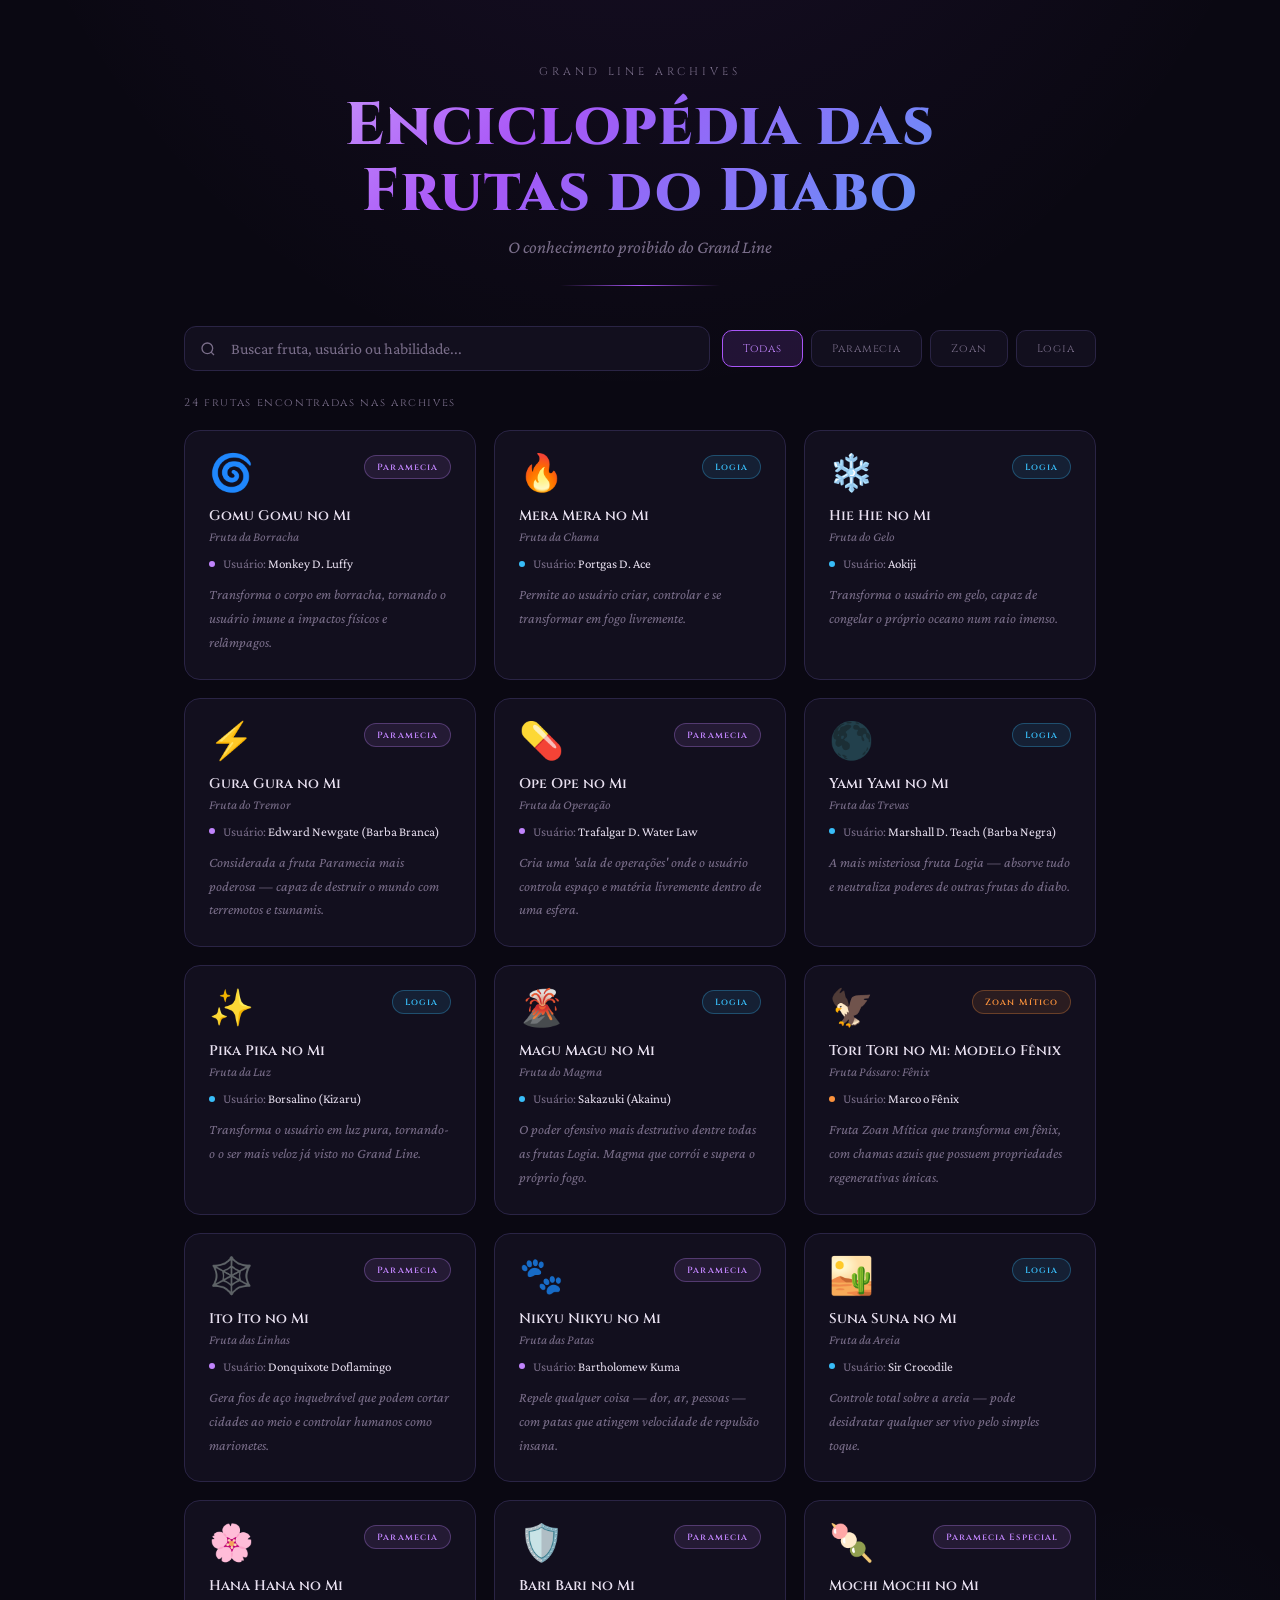
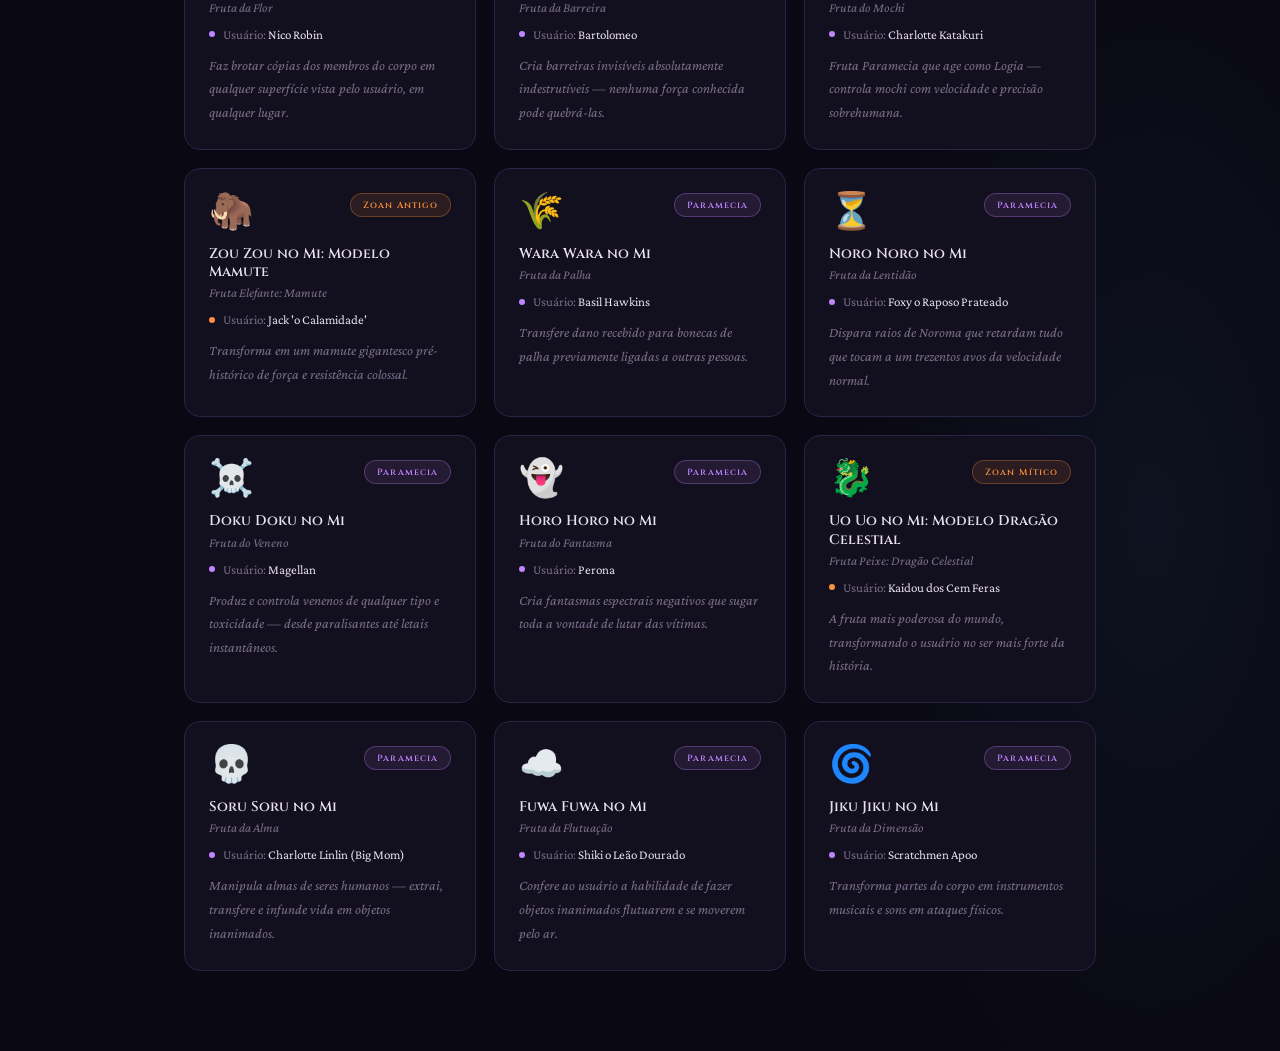
==== index.html @ a6b1730b "Add initial HTML structure for fruit encyclopedia" ====
<!DOCTYPE html>
<html lang="pt-BR">
<head>
<meta charset="UTF-8">
<meta name="viewport" content="width=device-width, initial-scale=1.0">
<title>Enciclopédia das Frutas do Diabo – Grand Line Archives</title>
<link rel="preconnect" href="https://fonts.googleapis.com">
<link href="https://fonts.googleapis.com/css2?family=Cinzel:wght@400;600;800&family=Crimson+Pro:ital,wght@0,300;0,400;1,300&display=swap" rel="stylesheet">
<style>
*{margin:0;padding:0;box-sizing:border-box}

:root{
  --bg:#0a0812;
  --surface:#120f1e;
  --surface2:#1a1630;
  --border:#2a2445;
  --text:#e8e0f0;
  --muted:#7a6e8a;
  --param:#c084fc;
  --param-bg:rgba(192,132,252,0.1);
  --param-border:rgba(192,132,252,0.3);
  --zoan:#fb923c;
  --zoan-bg:rgba(251,146,60,0.1);
  --zoan-border:rgba(251,146,60,0.3);
  --logia:#38bdf8;
  --logia-bg:rgba(56,189,248,0.1);
  --logia-border:rgba(56,189,248,0.3);
  --accent:#a855f7;
}

html { scroll-behavior: smooth; }

body{
  font-family:'Crimson Pro',Georgia,serif;
  background:var(--bg);
  color:var(--text);
  min-height:100vh;
  background-image:
    radial-gradient(ellipse 80% 50% at 50% -20%, rgba(168,85,247,0.12) 0%, transparent 70%),
    radial-gradient(ellipse 40% 40% at 90% 80%, rgba(56,189,248,0.06) 0%, transparent 60%);
}

header{
  text-align:center;
  padding:64px 24px 40px;
  position:relative;
}
header::after{
  content:'';
  display:block;
  width:160px;
  height:1px;
  background:linear-gradient(90deg,transparent,var(--accent),transparent);
  margin:28px auto 0;
}

.title-eyebrow{
  font-family:'Cinzel',serif;
  font-size:11px;
  letter-spacing:0.35em;
  color:var(--muted);
  text-transform:uppercase;
  margin-bottom:14px;
}

h1{
  font-family:'Cinzel',serif;
  font-size:clamp(32px,7vw,60px);
  font-weight:800;
  background:linear-gradient(135deg,#e8d5ff 0%,#a855f7 40%,#38bdf8 100%);
  -webkit-background-clip:text;
  -webkit-text-fill-color:transparent;
  background-clip:text;
  line-height:1.1;
  letter-spacing:0.02em;
}

.subtitle{
  font-size:18px;
  color:var(--muted);
  font-style:italic;
  margin-top:12px;
}

.controls{
  max-width:960px;
  margin:0 auto 24px;
  padding:0 24px;
  display:flex;
  gap:12px;
  flex-wrap:wrap;
  align-items:center;
}

.search-wrap{
  flex:1;
  min-width:240px;
  position:relative;
}

.search-wrap svg{
  position:absolute;
  left:16px;
  top:50%;
  transform:translateY(-50%);
  color:var(--muted);
  pointer-events:none;
}

input[type=search]{
  width:100%;
  background:var(--surface);
  border:1px solid var(--border);
  border-radius:12px;
  padding:13px 16px 13px 46px;
  color:var(--text);
  font-family:'Crimson Pro',serif;
  font-size:16px;
  outline:none;
  transition:border-color 0.2s,box-shadow 0.2s;
}
input[type=search]:focus{
  border-color:var(--accent);
  box-shadow:0 0 0 3px rgba(168,85,247,0.1);
}
input[type=search]::placeholder{color:var(--muted)}
input[type=search]::-webkit-search-cancel-button{display:none}

.filters{display:flex;gap:8px;flex-wrap:wrap}

.filter-btn{
  font-family:'Cinzel',serif;
  font-size:11px;
  letter-spacing:0.08em;
  padding:10px 20px;
  border-radius:10px;
  border:1px solid var(--border);
  background:var(--surface);
  color:var(--muted);
  cursor:pointer;
  transition:all 0.2s;
}
.filter-btn:hover{border-color:var(--accent);color:var(--text)}
.filter-btn.active-all{border-color:var(--accent);background:rgba(168,85,247,0.15);color:var(--param)}
.filter-btn.active-param{border-color:var(--param-border);background:var(--param-bg);color:var(--param)}
.filter-btn.active-zoan{border-color:var(--zoan-border);background:var(--zoan-bg);color:var(--zoan)}
.filter-btn.active-logia{border-color:var(--logia-border);background:var(--logia-bg);color:var(--logia)}

.count{
  font-family:'Cinzel',serif;
  font-size:11px;
  letter-spacing:0.15em;
  color:var(--muted);
  max-width:960px;
  margin:0 auto 20px;
  padding:0 24px;
}

.grid{
  display:grid;
  grid-template-columns:repeat(auto-fill,minmax(270px,1fr));
  gap:18px;
  max-width:960px;
  margin:0 auto;
  padding:0 24px 80px;
}

.card{
  background:var(--surface);
  border-radius:16px;
  border:1px solid var(--border);
  padding:24px;
  cursor:pointer;
  transition:transform 0.2s,border-color 0.2s,box-shadow 0.2s;
  position:relative;
  overflow:hidden;
  animation:fadeIn 0.35s ease both;
}
.card::before{
  content:'';
  position:absolute;
  inset:0;
  opacity:0;
  transition:opacity 0.3s;
  pointer-events:none;
}
.card.paramecia::before{background:radial-gradient(ellipse at top left,rgba(192,132,252,0.1),transparent 70%)}
.card.zoan::before{background:radial-gradient(ellipse at top left,rgba(251,146,60,0.1),transparent 70%)}
.card.logia::before{background:radial-gradient(ellipse at top left,rgba(56,189,248,0.1),transparent 70%)}
.card:hover{transform:translateY(-4px)}
.card:hover::before{opacity:1}
.card.paramecia:hover{border-color:var(--param-border);box-shadow:0 8px 32px rgba(192,132,252,0.15)}
.card.zoan:hover{border-color:var(--zoan-border);box-shadow:0 8px 32px rgba(251,146,60,0.15)}
.card.logia:hover{border-color:var(--logia-border);box-shadow:0 8px 32px rgba(56,189,248,0.15)}

.card-top{display:flex;justify-content:space-between;align-items:flex-start;margin-bottom:16px}

.fruit-icon{
  font-size:36px;
  line-height:1;
}

.type-badge{
  font-family:'Cinzel',serif;
  font-size:9px;
  letter-spacing:0.12em;
  padding:5px 12px;
  border-radius:20px;
  font-weight:600;
}
.paramecia .type-badge{background:var(--param-bg);color:var(--param);border:1px solid var(--param-border)}
.zoan .type-badge{background:var(--zoan-bg);color:var(--zoan);border:1px solid var(--zoan-border)}
.logia .type-badge{background:var(--logia-bg);color:var(--logia);border:1px solid var(--logia-border)}

.fruit-name{
  font-family:'Cinzel',serif;
  font-size:14px;
  font-weight:600;
  color:var(--text);
  margin-bottom:4px;
  line-height:1.3;
}
.fruit-name-pt{
  font-size:13px;
  color:var(--muted);
  font-style:italic;
  margin-bottom:12px;
}

.user-row{
  display:flex;
  align-items:center;
  gap:8px;
  margin-bottom:12px;
}
.user-dot{
  width:6px;height:6px;
  border-radius:50%;
  flex-shrink:0;
}
.paramecia .user-dot{background:var(--param)}
.zoan .user-dot{background:var(--zoan)}
.logia .user-dot{background:var(--logia)}
.user-name{font-size:13px;color:var(--muted)}
.user-name strong{color:var(--text);font-weight:400}

.desc{font-size:14px;color:var(--muted);line-height:1.7;font-style:italic}

.empty{
  text-align:center;
  padding:100px 24px;
  color:var(--muted);
  grid-column:1/-1;
  font-size:20px;
  font-style:italic;
}

/* Modal */
.modal-overlay{
  position:fixed;inset:0;
  background:rgba(5,3,12,0.88);
  backdrop-filter:blur(8px);
  -webkit-backdrop-filter:blur(8px);
  z-index:100;
  display:flex;align-items:center;justify-content:center;
  padding:24px;
  opacity:0;pointer-events:none;
  transition:opacity 0.25s;
}
.modal-overlay.open{opacity:1;pointer-events:all}

.modal{
  background:var(--surface2);
  border:1px solid var(--border);
  border-radius:24px;
  padding:40px;
  max-width:540px;
  width:100%;
  max-height:88vh;
  overflow-y:auto;
  position:relative;
  transform:translateY(20px) scale(0.98);
  transition:transform 0.25s cubic-bezier(0.34,1.56,0.64,1);
  scrollbar-width:thin;
  scrollbar-color:var(--border) transparent;
}
.modal-overlay.open .modal{transform:translateY(0) scale(1)}

.modal-close{
  position:absolute;top:20px;right:20px;
  background:var(--surface);border:1px solid var(--border);
  color:var(--muted);width:34px;height:34px;
  border-radius:10px;cursor:pointer;font-size:20px;
  display:flex;align-items:center;justify-content:center;
  transition:all 0.15s;
  line-height:1;
}
.modal-close:hover{color:var(--text);border-color:var(--accent)}

.modal-icon{
  font-size:64px;
  text-align:center;
  margin-bottom:18px;
  filter:drop-shadow(0 0 24px rgba(168,85,247,0.4));
}

.modal h2{
  font-family:'Cinzel',serif;
  font-size:24px;font-weight:600;
  text-align:center;margin-bottom:5px;
  color:var(--text);
}
.modal-pt{
  text-align:center;
  font-style:italic;
  color:var(--muted);
  margin-bottom:22px;
  font-size:16px;
}

.modal-badge-row{
  display:flex;
  justify-content:center;
  gap:8px;
  margin-bottom:28px;
  flex-wrap:wrap;
}

.divider{
  height:1px;
  background:var(--border);
  margin:20px 0;
}

.modal-section{margin-bottom:20px}
.modal-label{
  font-family:'Cinzel',serif;
  font-size:9px;
  letter-spacing:0.22em;
  color:var(--muted);
  text-transform:uppercase;
  margin-bottom:8px;
}
.modal-text{font-size:16px;line-height:1.7;color:var(--text)}

.power-bar{margin-top:10px}
.power-row{display:flex;align-items:center;gap:12px;margin-bottom:10px}
.power-label{font-size:13px;color:var(--muted);width:90px;flex-shrink:0}
.power-track{flex:1;height:5px;background:var(--border);border-radius:3px;overflow:hidden}
.power-fill{height:100%;border-radius:3px;transition:width 0.8s cubic-bezier(0.34,1.56,0.64,1)}
.paramecia-fill{background:linear-gradient(90deg,#9333ea,#c084fc)}
.zoan-fill{background:linear-gradient(90deg,#ea580c,#fb923c)}
.logia-fill{background:linear-gradient(90deg,#0284c7,#38bdf8)}
.power-value{font-size:12px;color:var(--muted);width:30px;text-align:right}

.weakness-pill{
  display:inline-block;
  background:rgba(239,68,68,0.1);
  border:1px solid rgba(239,68,68,0.25);
  color:#f87171;
  font-size:12px;
  padding:4px 12px;
  border-radius:20px;
  margin:3px;
}

/* Animação */
@keyframes fadeIn{
  from{opacity:0;transform:translateY(14px)}
  to{opacity:1;transform:translateY(0)}
}

/* Scrollbar modal */
.modal::-webkit-scrollbar{width:4px}
.modal::-webkit-scrollbar-track{background:transparent}
.modal::-webkit-scrollbar-thumb{background:var(--border);border-radius:2px}

/* Responsivo */
@media(max-width:600px){
  h1{font-size:32px}
  .controls{flex-direction:column}
  .search-wrap{min-width:100%}
  .modal{padding:28px 20px;max-height:95vh}
  .modal h2{font-size:20px}
}
</style>
</head>
<body>

<header>
  <div class="title-eyebrow">Grand Line Archives</div>
  <h1>Enciclopédia das<br>Frutas do Diabo</h1>
  <p class="subtitle">O conhecimento proibido do Grand Line</p>
</header>

<div class="controls">
  <div class="search-wrap">
    <svg width="16" height="16" viewBox="0 0 24 24" fill="none" stroke="currentColor" stroke-width="2">
      <circle cx="11" cy="11" r="8"/><path d="m21 21-4.35-4.35"/>
    </svg>
    <input type="search" id="search" placeholder="Buscar fruta, usuário ou habilidade..." oninput="render()">
  </div>
  <div class="filters">
    <button class="filter-btn active-all" data-type="all" onclick="setFilter('all')">Todas</button>
    <button class="filter-btn" data-type="Paramecia" onclick="setFilter('Paramecia')">Paramecia</button>
    <button class="filter-btn" data-type="Zoan" onclick="setFilter('Zoan')">Zoan</button>
    <button class="filter-btn" data-type="Logia" onclick="setFilter('Logia')">Logia</button>
  </div>
</div>

<div class="count" id="count"></div>
<div class="grid" id="grid"></div>

<div class="modal-overlay" id="overlay" onclick="closeModalOutside(event)">
  <div class="modal" id="modal"></div>
</div>

<script>
const fruits = [
  {
    name:"Gomu Gomu no Mi", pt:"Fruta da Borracha", type:"Paramecia", icon:"🌀",
    user:"Monkey D. Luffy",
    desc:"Transforma o corpo em borracha, tornando o usuário imune a impactos físicos e relâmpagos.",
    ability:"Corpo completamente elástico e resistente a projéteis. Com domínio do Haki, desperta o Gear 5, transformando o usuário no Guerreiro da Libertação.",
    powers:{Força:95, Velocidade:80, Defesa:90, Versatilidade:98},
    weakness:["Água do mar","Seastone","Impacto direto em Seastone"]
  },
  {
    name:"Mera Mera no Mi", pt:"Fruta da Chama", type:"Logia", icon:"🔥",
    user:"Portgas D. Ace / Sabo",
    desc:"Permite ao usuário criar, controlar e se transformar em fogo livremente.",
    ability:"Domínio total sobre o fogo. Ataques como Hiken e Fire Fist incendiam tudo ao redor. Corpo intangível de chamas.",
    powers:{Força:90, Velocidade:85, Defesa:75, Versatilidade:88},
    weakness:["Água do mar","Seastone","Magma (supera o fogo)"]
  },
  {
    name:"Hie Hie no Mi", pt:"Fruta do Gelo", type:"Logia", icon:"❄️",
    user:"Aokiji / Kuzan",
    desc:"Transforma o usuário em gelo, capaz de congelar o próprio oceano num raio imenso.",
    ability:"Pode congelar tudo que toca, incluindo o ar e a água do mar. Criou pontes de gelo permanentes entre ilhas.",
    powers:{Força:88, Velocidade:80, Defesa:85, Versatilidade:92},
    weakness:["Água do mar","Seastone","Fogo intenso"]
  },
  {
    name:"Gura Gura no Mi", pt:"Fruta do Tremor", type:"Paramecia", icon:"⚡",
    user:"Edward Newgate (Barba Branca) / Marshall D. Teach",
    desc:"Considerada a fruta Paramecia mais poderosa — capaz de destruir o mundo com terremotos e tsunamis.",
    ability:"Gera vibrações e terremotos devastadores no ar e no chão. Pode criar tsunamis e rachar o próprio ar.",
    powers:{Força:100, Velocidade:60, Defesa:70, Versatilidade:85},
    weakness:["Água do mar","Seastone"]
  },
  {
    name:"Ope Ope no Mi", pt:"Fruta da Operação", type:"Paramecia", icon:"💊",
    user:"Trafalgar D. Water Law",
    desc:"Cria uma 'sala de operações' onde o usuário controla espaço e matéria livremente dentro de uma esfera.",
    ability:"ROOM: separa e reposiciona corpos e objetos sem causar dano. Pode conceder imortalidade a outra pessoa ao custo da própria vida do usuário.",
    powers:{Força:75, Velocidade:70, Defesa:65, Versatilidade:100},
    weakness:["Água do mar","Seastone","Limite de espaço do ROOM"]
  },
  {
    name:"Yami Yami no Mi", pt:"Fruta das Trevas", type:"Logia", icon:"🌑",
    user:"Marshall D. Teach (Barba Negra)",
    desc:"A mais misteriosa fruta Logia — absorve tudo e neutraliza poderes de outras frutas do diabo.",
    ability:"Cria escuridão que absorve ataques e tudo ao redor. Única fruta capaz de anular o poder de outras frutas do diabo pelo toque.",
    powers:{Força:92, Velocidade:55, Defesa:60, Versatilidade:95},
    weakness:["Água do mar","Seastone","Não deflecte dano como outras Logia"]
  },
  {
    name:"Pika Pika no Mi", pt:"Fruta da Luz", type:"Logia", icon:"✨",
    user:"Borsalino (Kizaru)",
    desc:"Transforma o usuário em luz pura, tornando-o o ser mais veloz já visto no Grand Line.",
    ability:"Velocidade da luz absoluta. Lasers de alta potência e capacidade de movimento instantâneo a qualquer ponto iluminado.",
    powers:{Força:88, Velocidade:100, Defesa:72, Versatilidade:85},
    weakness:["Água do mar","Seastone"]
  },
  {
    name:"Magu Magu no Mi", pt:"Fruta do Magma", type:"Logia", icon:"🌋",
    user:"Sakazuki (Akainu)",
    desc:"O poder ofensivo mais destrutivo dentre todas as frutas Logia. Magma que corrói e supera o próprio fogo.",
    ability:"Magma derrete tudo que toca, incluindo outras Logia. Seu calor derreteu boa parte de Marineford durante a Grande Guerra.",
    powers:{Força:100, Velocidade:60, Defesa:80, Versatilidade:82},
    weakness:["Água do mar","Seastone"]
  },
  {
    name:"Tori Tori no Mi: Modelo Fênix", pt:"Fruta Pássaro: Fênix", type:"Zoan Mítico", icon:"🦅",
    user:"Marco o Fênix",
    desc:"Fruta Zoan Mítica que transforma em fênix, com chamas azuis que possuem propriedades regenerativas únicas.",
    ability:"Regeneração ilimitada através das chamas da fênix. Voo em alta velocidade e chamas azuis que curam aliados ao toque.",
    powers:{Força:85, Velocidade:90, Defesa:98, Versatilidade:90},
    weakness:["Água do mar","Seastone","Dano excessivo pode temporariamente impedir a regeneração"]
  },
  {
    name:"Ito Ito no Mi", pt:"Fruta das Linhas", type:"Paramecia", icon:"🕸️",
    user:"Donquixote Doflamingo",
    desc:"Gera fios de aço inquebrável que podem cortar cidades ao meio e controlar humanos como marionetes.",
    ability:"Fios que cortam o aço. Controla humanos como marionetes. Pode cobrir cidades inteiras com uma gaiola de fios chamada Birdcage.",
    powers:{Força:85, Velocidade:80, Defesa:75, Versatilidade:93},
    weakness:["Água do mar","Seastone","Chamas extremas"]
  },
  {
    name:"Nikyu Nikyu no Mi", pt:"Fruta das Patas", type:"Paramecia", icon:"🐾",
    user:"Bartholomew Kuma",
    desc:"Repele qualquer coisa — dor, ar, pessoas — com patas que atingem velocidade de repulsão insana.",
    ability:"Pode repelir até o ar comprimido como canhões e remover fisicamente a dor de uma pessoa. Movimento por repulsão ao solo alcança velocidades próximas da luz.",
    powers:{Força:78, Velocidade:95, Defesa:70, Versatilidade:87},
    weakness:["Água do mar","Seastone"]
  },
  {
    name:"Suna Suna no Mi", pt:"Fruta da Areia", type:"Logia", icon:"🏜️",
    user:"Sir Crocodile",
    desc:"Controle total sobre a areia — pode desidratar qualquer ser vivo pelo simples toque.",
    ability:"Absorve umidade de pessoas e objetos matando pelo toque direto. Cria tempestades de areia de alcance continental.",
    powers:{Força:82, Velocidade:75, Defesa:78, Versatilidade:86},
    weakness:["Água do mar","Seastone","Qualquer líquido solidifica a areia"]
  },
  {
    name:"Hana Hana no Mi", pt:"Fruta da Flor", type:"Paramecia", icon:"🌸",
    user:"Nico Robin",
    desc:"Faz brotar cópias dos membros do corpo em qualquer superfície vista pelo usuário, em qualquer lugar.",
    ability:"Pode criar múltiplos braços, olhos ou pernas em qualquer superfície — incluindo os corpos de inimigos para imobilizá-los ou quebrá-los.",
    powers:{Força:65, Velocidade:60, Defesa:55, Versatilidade:97},
    weakness:["Água do mar","Seastone","Dano nos membros reflete no usuário"]
  },
  {
    name:"Bari Bari no Mi", pt:"Fruta da Barreira", type:"Paramecia", icon:"🛡️",
    user:"Bartolomeo",
    desc:"Cria barreiras invisíveis absolutamente indestrutíveis — nenhuma força conhecida pode quebrá-las.",
    ability:"Barreiras que bloquearam ataques dos Yonkou. Pode moldar em qualquer forma, incluindo plataformas, lâminas e escudos.",
    powers:{Força:50, Velocidade:45, Defesa:100, Versatilidade:72},
    weakness:["Água do mar","Seastone","Apenas um conjunto de barreiras por vez"]
  },
  {
    name:"Mochi Mochi no Mi", pt:"Fruta do Mochi", type:"Paramecia Especial", icon:"🍡",
    user:"Charlotte Katakuri",
    desc:"Fruta Paramecia que age como Logia — controla mochi com velocidade e precisão sobrehumana.",
    ability:"Cria e controla mochi. Combinada com Haki da Observação avançado permite prever o futuro próximo, tornando Katakuri quase invencível.",
    powers:{Força:92, Velocidade:88, Defesa:85, Versatilidade:91},
    weakness:["Água do mar","Seastone","Fogo / água dissolvem o mochi"]
  },
  {
    name:"Zou Zou no Mi: Modelo Mamute", pt:"Fruta Elefante: Mamute", type:"Zoan Antigo", icon:"🦣",
    user:"Jack 'o Calamidade'",
    desc:"Transforma em um mamute gigantesco pré-histórico de força e resistência colossal.",
    ability:"Força bruta devastadora em forma de mamute lanudo. Resistência extrema que permite manter combate por dias seguidos.",
    powers:{Força:95, Velocidade:40, Defesa:92, Versatilidade:55},
    weakness:["Água do mar","Seastone"]
  },
  {
    name:"Wara Wara no Mi", pt:"Fruta da Palha", type:"Paramecia", icon:"🌾",
    user:"Basil Hawkins",
    desc:"Transfere dano recebido para bonecas de palha previamente ligadas a outras pessoas.",
    ability:"Dano que mataria o usuário é redistribuído às vítimas das bonecas. Também pode transformar parcialmente o corpo em um espantalho de palha.",
    powers:{Força:70, Velocidade:65, Defesa:88, Versatilidade:82},
    weakness:["Água do mar","Seastone","Fogo"]
  },
  {
    name:"Noro Noro no Mi", pt:"Fruta da Lentidão", type:"Paramecia", icon:"⏳",
    user:"Foxy o Raposo Prateado",
    desc:"Dispara raios de Noroma que retardam tudo que tocam a um trezentos avos da velocidade normal.",
    ability:"Raios de desaceleração que paralisam alvos por 30 segundos sem impedir dano físico. Pode afetar múltiplos alvos simultaneamente.",
    powers:{Força:40, Velocidade:50, Defesa:45, Versatilidade:80},
    weakness:["Água do mar","Seastone","O próprio usuário pode ser atingido"]
  },
  {
    name:"Doku Doku no Mi", pt:"Fruta do Veneno", type:"Paramecia", icon:"☠️",
    user:"Magellan",
    desc:"Produz e controla venenos de qualquer tipo e toxicidade — desde paralisantes até letais instantâneos.",
    ability:"Corpo imune a qualquer veneno. Pode produzir Hydra, veneno capaz de dissolver navios, e Venom Demon, que cobre ilhas inteiras.",
    powers:{Força:85, Velocidade:55, Defesa:88, Versatilidade:90},
    weakness:["Água do mar","Seastone"]
  },
  {
    name:"Horo Horo no Mi", pt:"Fruta do Fantasma", type:"Paramecia", icon:"👻",
    user:"Perona",
    desc:"Cria fantasmas espectrais negativos que sugar toda a vontade de lutar das vítimas.",
    ability:"Fantasmas Negativos que causam depressão profunda instantânea. Pode projetar a consciência para fora do corpo em forma astral.",
    powers:{Força:45, Velocidade:60, Defesa:50, Versatilidade:83},
    weakness:["Água do mar","Seastone","Pessoas naturalmente negativas são imunes"]
  },
  {
    name:"Uo Uo no Mi: Modelo Dragão Celestial", pt:"Fruta Peixe: Dragão Celestial", type:"Zoan Mítico", icon:"🐉",
    user:"Kaidou dos Cem Feras",
    desc:"A fruta mais poderosa do mundo, transformando o usuário no ser mais forte da história.",
    ability:"Transforma em dragão colossal capaz de voar, criar tempestades e disparar Boro Breath destruindo ilhas. Despertar permite transformações parciais híbridas.",
    powers:{Força:100, Velocidade:85, Defesa:100, Versatilidade:95},
    weakness:["Água do mar","Seastone"]
  },
  {
    name:"Soru Soru no Mi", pt:"Fruta da Alma", type:"Paramecia", icon:"💀",
    user:"Charlotte Linlin (Big Mom)",
    desc:"Manipula almas de seres humanos — extrai, transfere e infunde vida em objetos inanimados.",
    ability:"Cria Homies ao infundir almas em objetos e animais. Pode roubar anos de vida pelo medo das vítimas, tornando-se mais forte com cada alma absorvida.",
    powers:{Força:96, Velocidade:70, Defesa:85, Versatilidade:97},
    weakness:["Água do mar","Seastone","Não funciona em quem não sente medo"]
  },
  {
    name:"Fuwa Fuwa no Mi", pt:"Fruta da Flutuação", type:"Paramecia", icon:"☁️",
    user:"Shiki o Leão Dourado",
    desc:"Confere ao usuário a habilidade de fazer objetos inanimados flutuarem e se moverem pelo ar.",
    ability:"Pode fazer flotar ilhas inteiras, navios e partes de cidades. Os objetos flutuantes obedecerão o usuário enquanto ele estiver consciente.",
    powers:{Força:82, Velocidade:75, Defesa:65, Versatilidade:92},
    weakness:["Água do mar","Seastone","Não funciona em pessoas vivas"]
  },
  {
    name:"Jiku Jiku no Mi", pt:"Fruta da Dimensão", type:"Paramecia", icon:"🌀",
    user:"Scratchmen Apoo",
    desc:"Transforma partes do corpo em instrumentos musicais e sons em ataques físicos.",
    ability:"Converte notas musicais em ondas de choque e cortes físicos. Som que se ouve causa dano real — difícil de bloquear pois age diretamente sobre o ouvido.",
    powers:{Força:72, Velocidade:68, Defesa:55, Versatilidade:85},
    weakness:["Água do mar","Seastone","Tampar os ouvidos anula os ataques"]
  },
];

let currentFilter = 'all';

function typeClass(t) {
  if(t.includes('Paramecia')) return 'paramecia';
  if(t.includes('Zoan')) return 'zoan';
  return 'logia';
}
function typeLabel(t) {
  if(t.includes('Paramecia')) return t === 'Paramecia' ? 'Paramecia' : t;
  if(t.includes('Zoan')) return t;
  return 'Logia';
}

function setFilter(type) {
  currentFilter = type;
  document.querySelectorAll('.filter-btn').forEach(b => {
    b.className = 'filter-btn';
    if(b.dataset.type === type) {
      if(type === 'all') b.classList.add('active-all');
      else if(type === 'Paramecia') b.classList.add('active-param');
      else if(type === 'Zoan') b.classList.add('active-zoan');
      else if(type === 'Logia') b.classList.add('active-logia');
    }
  });
  render();
}

function render() {
  const q = document.getElementById('search').value.toLowerCase().trim();
  const filtered = fruits.filter(f => {
    const matchType = currentFilter === 'all' || f.type.includes(currentFilter);
    const matchSearch = !q ||
      f.name.toLowerCase().includes(q) ||
      f.pt.toLowerCase().includes(q) ||
      f.user.toLowerCase().includes(q) ||
      f.desc.toLowerCase().includes(q) ||
      f.ability.toLowerCase().includes(q);
    return matchType && matchSearch;
  });

  document.getElementById('count').textContent =
    `${filtered.length} fruta${filtered.length !== 1 ? 's' : ''} encontrada${filtered.length !== 1 ? 's' : ''} nas archives`;

  const grid = document.getElementById('grid');
  if (!filtered.length) {
    grid.innerHTML = '<div class="empty">Nenhuma fruta encontrada nas archives do Grand Line…</div>';
    return;
  }

  grid.innerHTML = filtered.map((f, i) => `
    <div class="card ${typeClass(f.type)}"
         onclick="openModal(${fruits.indexOf(f)})"
         style="animation-delay:${i * 0.04}s"
         role="button" tabindex="0"
         onkeydown="if(event.key==='Enter')openModal(${fruits.indexOf(f)})">
      <div class="card-top">
        <div class="fruit-icon">${f.icon}</div>
        <span class="type-badge">${typeLabel(f.type)}</span>
      </div>
      <div class="fruit-name">${f.name}</div>
      <div class="fruit-name-pt">${f.pt}</div>
      <div class="user-row">
        <span class="user-dot"></span>
        <span class="user-name">Usuário: <strong>${f.user.split('/')[0].trim()}</strong></span>
      </div>
      <div class="desc">${f.desc}</div>
    </div>
  `).join('');
}

function openModal(idx) {
  const f = fruits[idx];
  const tc = typeClass(f.type);
  const fillClass = tc + '-fill';
  const modal = document.getElementById('modal');

  modal.innerHTML = `
    <button class="modal-close" onclick="closeModal()" aria-label="Fechar">×</button>
    <div class="modal-icon">${f.icon}</div>
    <h2>${f.name}</h2>
    <div class="modal-pt">${f.pt}</div>
    <div class="modal-badge-row">
      <span class="type-badge ${tc}">${typeLabel(f.type)}</span>
    </div>

    <div class="divider"></div>

    <div class="modal-section">
      <div class="modal-label">Usuário(s) Conhecido(s)</div>
      <div class="modal-text">${f.user}</div>
    </div>

    <div class="modal-section">
      <div class="modal-label">Descrição</div>
      <div class="modal-text" style="font-style:italic;color:var(--muted)">${f.desc}</div>
    </div>

    <div class="modal-section">
      <div class="modal-label">Habilidade Detalhada</div>
      <div class="modal-text">${f.ability}</div>
    </div>

    <div class="divider"></div>

    <div class="modal-section">
      <div class="modal-label">Estatísticas de Poder</div>
      <div class="power-bar">
        ${Object.entries(f.powers).map(([k,v]) => `
          <div class="power-row">
            <div class="power-label">${k}</div>
            <div class="power-track">
              <div class="power-fill ${fillClass}" style="width:0%" data-target="${v}"></div>
            </div>
            <div class="power-value">${v}</div>
          </div>
        `).join('')}
      </div>
    </div>

    <div class="modal-section">
      <div class="modal-label">Fraquezas</div>
      <div style="margin-top:4px">
        ${f.weakness.map(w => `<span class="weakness-pill">${w}</span>`).join('')}
      </div>
    </div>
  `;

  document.getElementById('overlay').classList.add('open');
  document.body.style.overflow = 'hidden';

  // Animate power bars after a brief delay
  setTimeout(() => {
    modal.querySelectorAll('.power-fill').forEach(bar => {
      bar.style.width = bar.dataset.target + '%';
    });
  }, 150);
}

function closeModal() {
  document.getElementById('overlay').classList.remove('open');
  document.body.style.overflow = '';
}

function closeModalOutside(e) {
  if(e.target === document.getElementById('overlay')) closeModal();
}

document.addEventListener('keydown', e => {
  if(e.key === 'Escape') closeModal();
});

// Initial render
render();
</script>
</body>
</html>
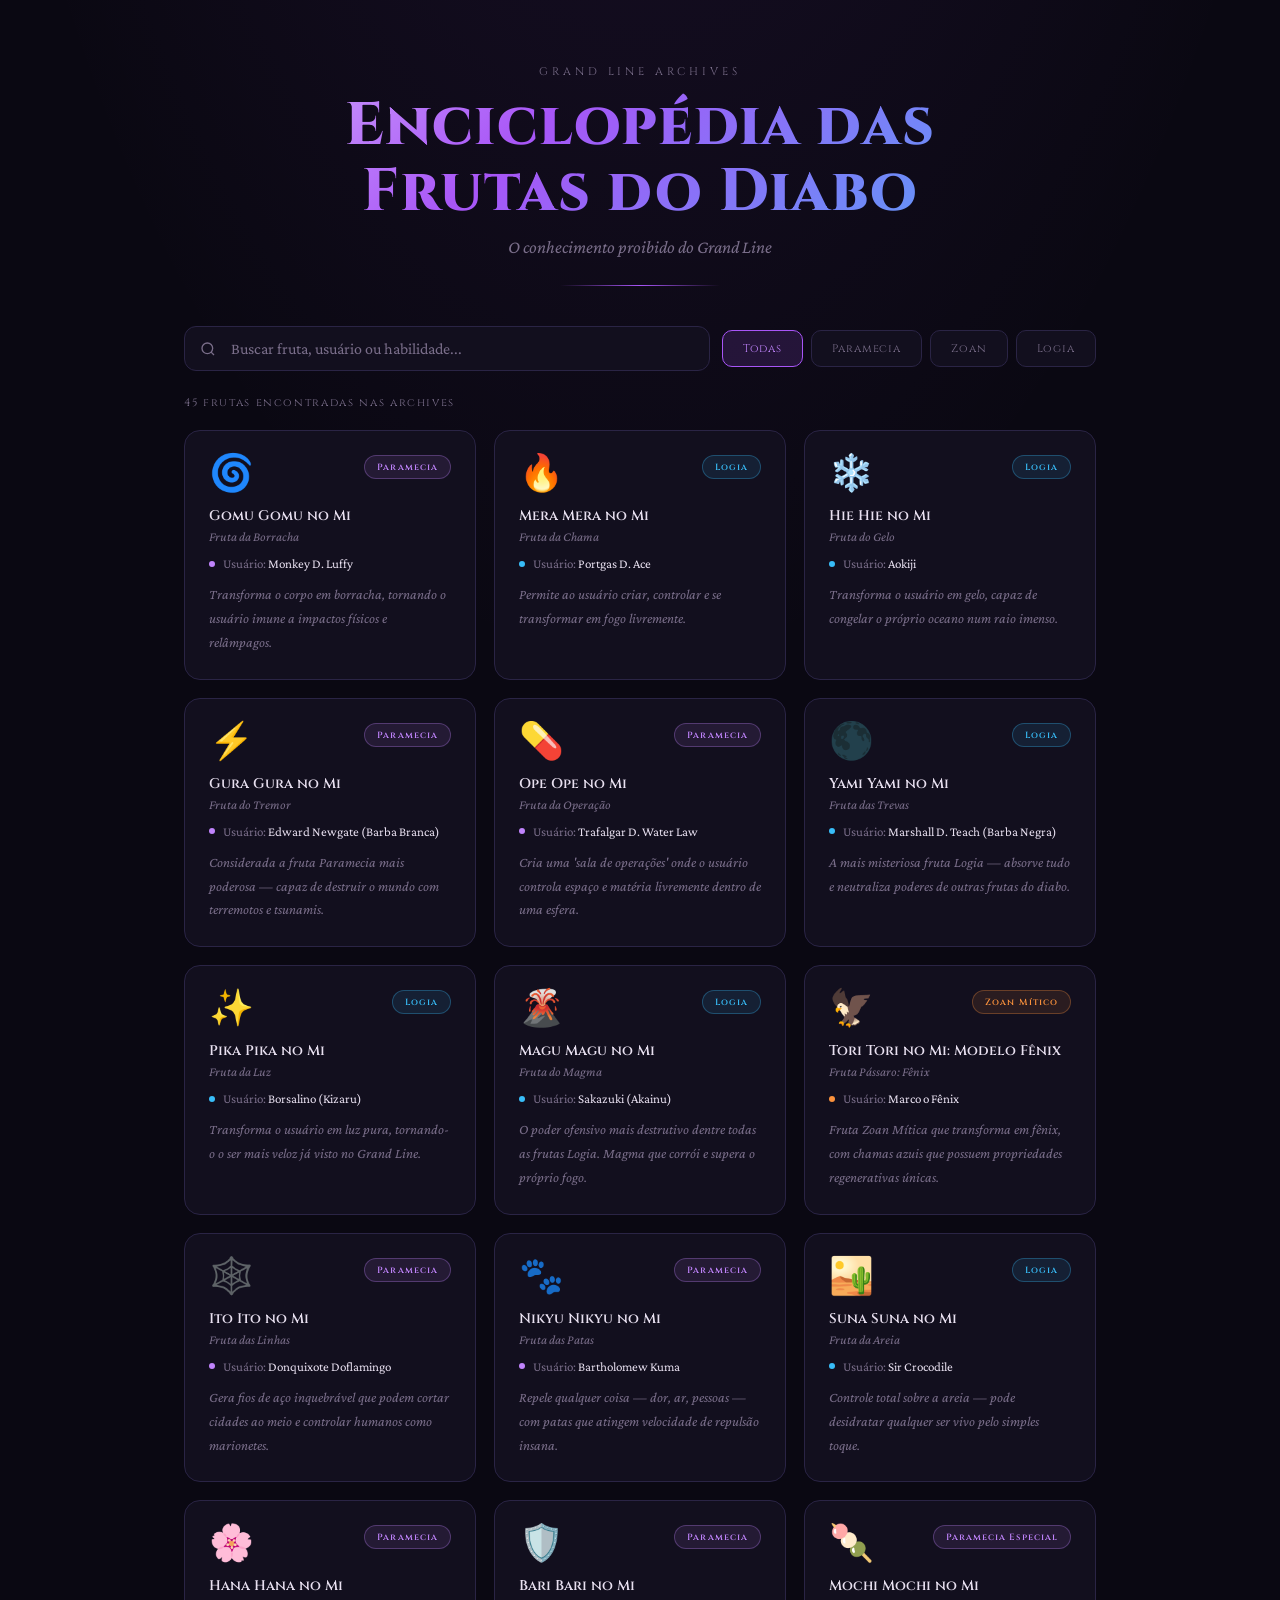
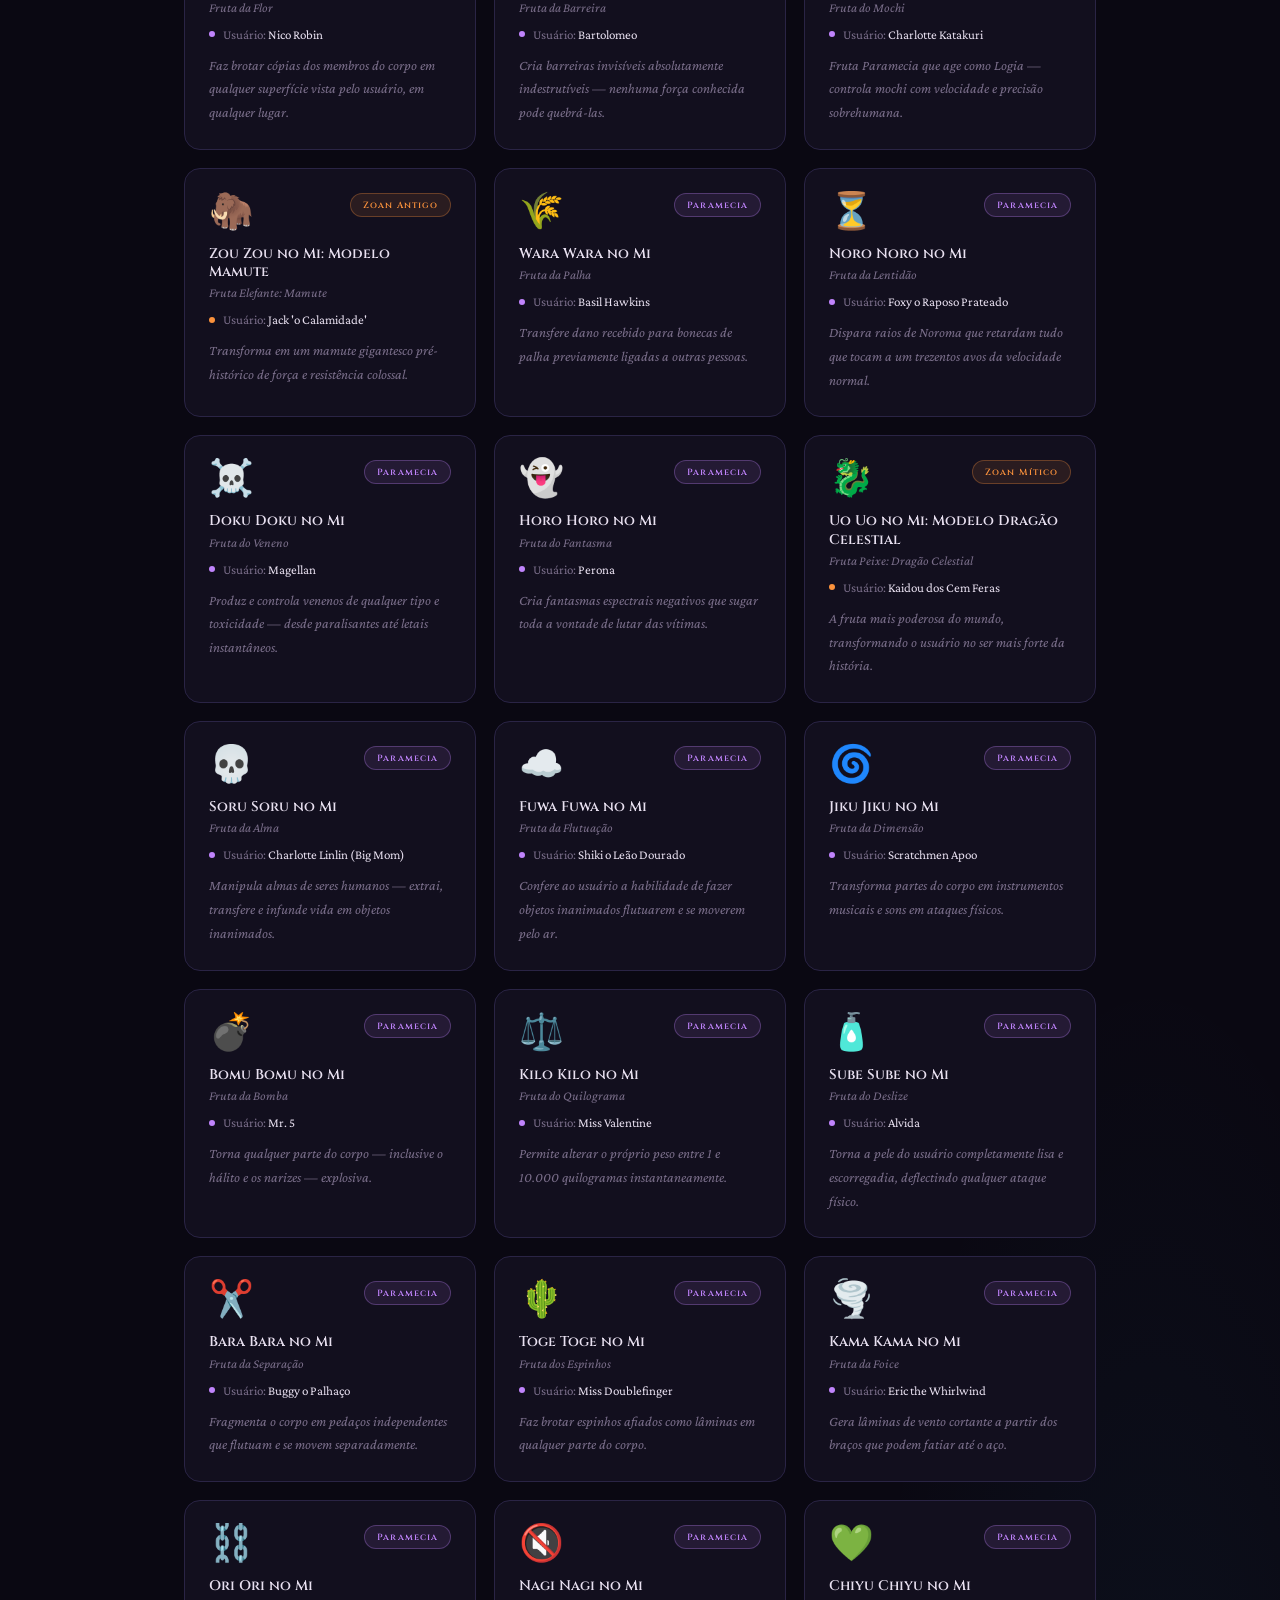
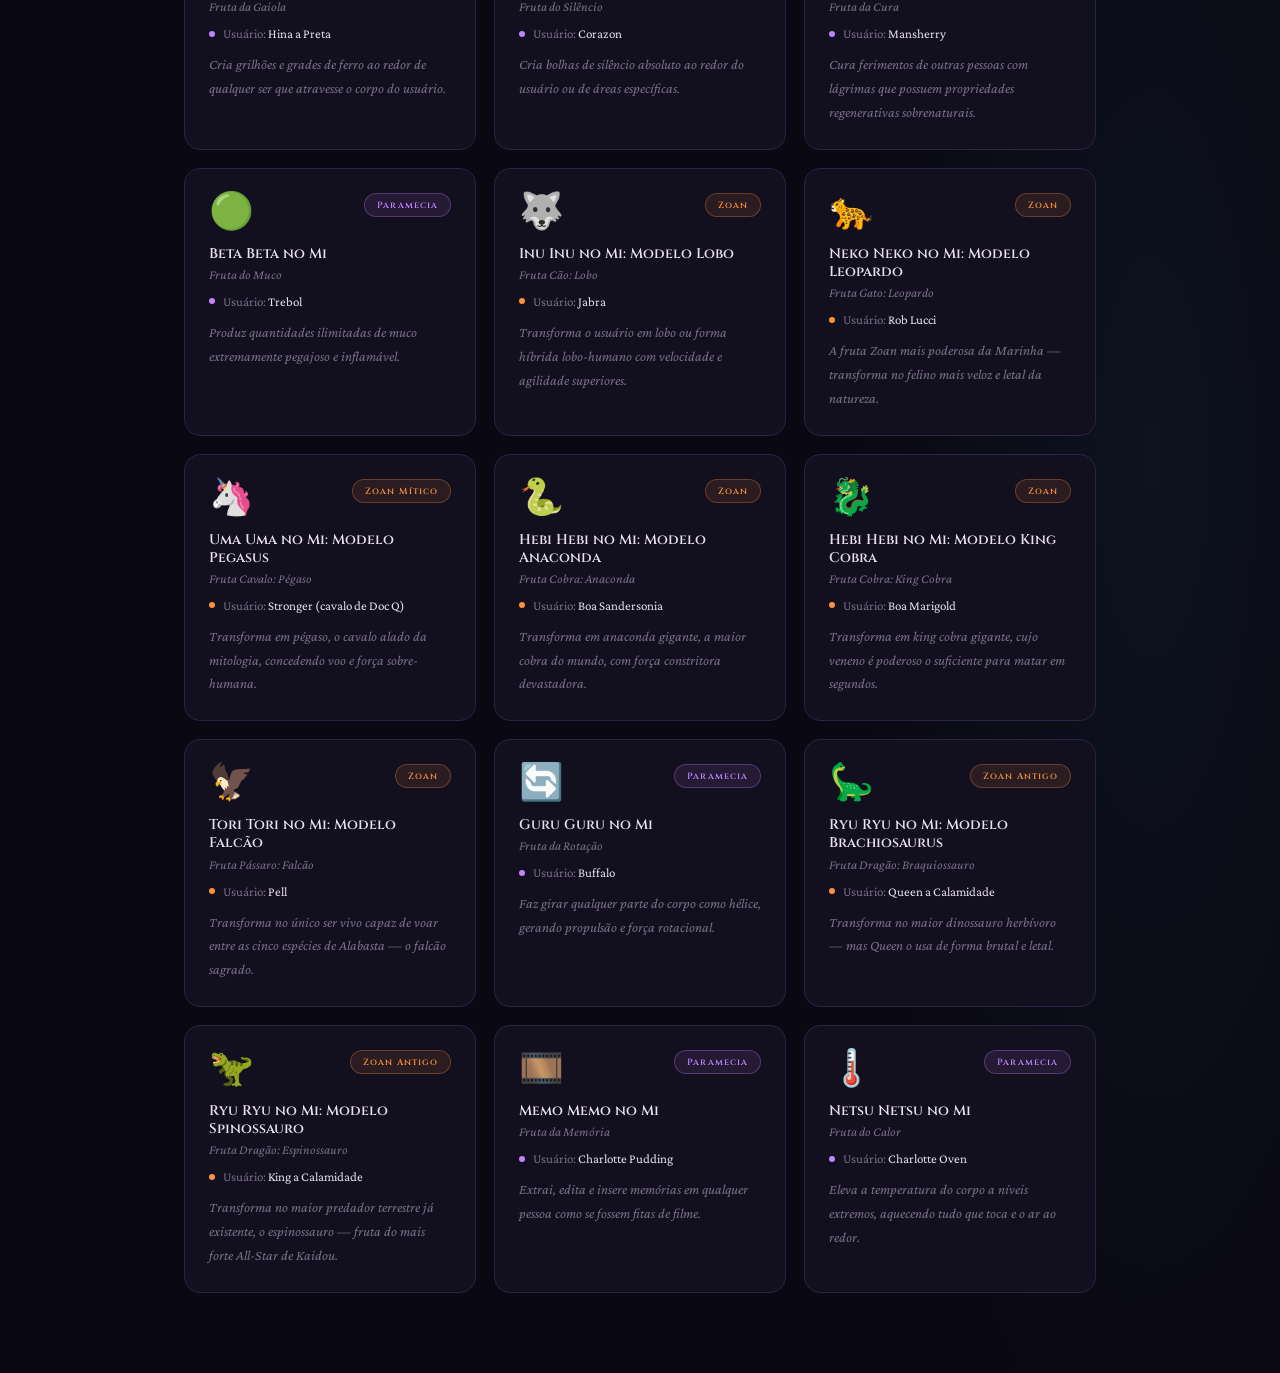
==== commit f602c55a: "feat: 25 novas frutas adicionadas - total 69" ====
--- a/index.html
+++ b/index.html
@@ -608,6 +608,174 @@
     ability:"Converte notas musicais em ondas de choque e cortes físicos. Som que se ouve causa dano real — difícil de bloquear pois age diretamente sobre o ouvido.",
     powers:{Força:72, Velocidade:68, Defesa:55, Versatilidade:85},
     weakness:["Água do mar","Seastone","Tampar os ouvidos anula os ataques"]
+  },
+  {
+    name:"Bomu Bomu no Mi", pt:"Fruta da Bomba", type:"Paramecia", icon:"💣",
+    user:"Mr. 5",
+    desc:"Torna qualquer parte do corpo — inclusive o hálito e os narizes — explosiva.",
+    ability:"Explosões controláveis em qualquer secreção corporal. O usuário é completamente imune a explosões, incluindo as mais poderosas.",
+    powers:{Força:75, Velocidade:55, Defesa:65, Versatilidade:78},
+    weakness:["Água do mar","Seastone"]
+  },
+  {
+    name:"Kilo Kilo no Mi", pt:"Fruta do Quilograma", type:"Paramecia", icon:"⚖️",
+    user:"Miss Valentine",
+    desc:"Permite alterar o próprio peso entre 1 e 10.000 quilogramas instantaneamente.",
+    ability:"Pode esmagar inimigos com pressão de 10 toneladas ou flutuar levíssima como uma pena para planar pelo ar.",
+    powers:{Força:65, Velocidade:60, Defesa:55, Versatilidade:70},
+    weakness:["Água do mar","Seastone"]
+  },
+  {
+    name:"Sube Sube no Mi", pt:"Fruta do Deslize", type:"Paramecia", icon:"🧴",
+    user:"Alvida",
+    desc:"Torna a pele do usuário completamente lisa e escorregadia, deflectindo qualquer ataque físico.",
+    ability:"Ataques deslizam pelo corpo sem causar dano. O usuário também desliza sobre qualquer superfície com velocidade aumentada.",
+    powers:{Força:50, Velocidade:72, Defesa:80, Versatilidade:60},
+    weakness:["Água do mar","Seastone"]
+  },
+  {
+    name:"Bara Bara no Mi", pt:"Fruta da Separação", type:"Paramecia", icon:"✂️",
+    user:"Buggy o Palhaço",
+    desc:"Fragmenta o corpo em pedaços independentes que flutuam e se movem separadamente.",
+    ability:"Partes do corpo voam de forma autônoma e são completamente invulneráveis a ataques de corte. Pode lançar punhos e pés a distância.",
+    powers:{Força:55, Velocidade:65, Defesa:70, Versatilidade:75},
+    weakness:["Água do mar","Seastone","Não pode nadar — pés ficam presos na água"]
+  },
+  {
+    name:"Toge Toge no Mi", pt:"Fruta dos Espinhos", type:"Paramecia", icon:"🌵",
+    user:"Miss Doublefinger",
+    desc:"Faz brotar espinhos afiados como lâminas em qualquer parte do corpo.",
+    ability:"Espinhos extensíveis que perfuram qualquer material. Pode usá-los como lanças, escudos e até propelir o corpo como foguete.",
+    powers:{Força:70, Velocidade:65, Defesa:72, Versatilidade:68},
+    weakness:["Água do mar","Seastone"]
+  },
+  {
+    name:"Kama Kama no Mi", pt:"Fruta da Foice", type:"Paramecia", icon:"🌪️",
+    user:"Eric the Whirlwind",
+    desc:"Gera lâminas de vento cortante a partir dos braços que podem fatiar até o aço.",
+    ability:"Redemoinhos de ar comprimido invisíveis que cortam à distância. Alcance quase ilimitado e difícil de bloquear.",
+    powers:{Força:68, Velocidade:75, Defesa:50, Versatilidade:72},
+    weakness:["Água do mar","Seastone"]
+  },
+  {
+    name:"Ori Ori no Mi", pt:"Fruta da Gaiola", type:"Paramecia", icon:"⛓️",
+    user:"Hina a Preta",
+    desc:"Cria grilhões e grades de ferro ao redor de qualquer ser que atravesse o corpo do usuário.",
+    ability:"Quem passa pelo usuário fica automaticamente aprisionado em barras de aço que crescem do contato. Impossível de escapar sem força bruta extrema.",
+    powers:{Força:65, Velocidade:55, Defesa:60, Versatilidade:73},
+    weakness:["Água do mar","Seastone","Força bruta suficiente pode romper as barras"]
+  },
+  {
+    name:"Nagi Nagi no Mi", pt:"Fruta do Silêncio", type:"Paramecia", icon:"🔇",
+    user:"Corazon / Rosinante Donquixote",
+    desc:"Cria bolhas de silêncio absoluto ao redor do usuário ou de áreas específicas.",
+    ability:"Sons dentro da bolha não saem e sons externos não entram. Permite operações completamente silenciosas e protege aliados de ataques sonoros.",
+    powers:{Força:45, Velocidade:55, Defesa:60, Versatilidade:82},
+    weakness:["Água do mar","Seastone"]
+  },
+  {
+    name:"Chiyu Chiyu no Mi", pt:"Fruta da Cura", type:"Paramecia", icon:"💚",
+    user:"Mansherry",
+    desc:"Cura ferimentos de outras pessoas com lágrimas que possuem propriedades regenerativas sobrenaturais.",
+    ability:"Lágrimas curam ferimentos físicos instantaneamente. Com esforço maior, pode até restaurar objetos quebrados e revitalizar plantas mortas.",
+    powers:{Força:20, Velocidade:40, Defesa:30, Versatilidade:88},
+    weakness:["Água do mar","Seastone","Não cura o próprio usuário"]
+  },
+  {
+    name:"Beta Beta no Mi", pt:"Fruta do Muco", type:"Paramecia", icon:"🟢",
+    user:"Trebol",
+    desc:"Produz quantidades ilimitadas de muco extremamente pegajoso e inflamável.",
+    ability:"Muco que cola qualquer coisa imobilizando inimigos e pode ser incendiado. Trebol usou para fingir ter Haki da Observação disfarçando os fios com muco.",
+    powers:{Força:60, Velocidade:45, Defesa:75, Versatilidade:78},
+    weakness:["Água do mar","Seastone","Fogo próprio pode incendiar o muco"]
+  },
+  {
+    name:"Inu Inu no Mi: Modelo Lobo", pt:"Fruta Cão: Lobo", type:"Zoan", icon:"🐺",
+    user:"Jabra",
+    desc:"Transforma o usuário em lobo ou forma híbrida lobo-humano com velocidade e agilidade superiores.",
+    ability:"Velocidade e instintos predatórios de um lobo. Forma híbrida combina destreza humana com força animal para combate corpo a corpo devastador.",
+    powers:{Força:82, Velocidade:88, Defesa:70, Versatilidade:65},
+    weakness:["Água do mar","Seastone"]
+  },
+  {
+    name:"Neko Neko no Mi: Modelo Leopardo", pt:"Fruta Gato: Leopardo", type:"Zoan", icon:"🐆",
+    user:"Rob Lucci",
+    desc:"A fruta Zoan mais poderosa da Marinha — transforma no felino mais veloz e letal da natureza.",
+    ability:"Velocidade e agilidade felina extremas. Forma híbrida de leopardo-humano combina a força dos CP9 com reflexos sobrenaturais.",
+    powers:{Força:93, Velocidade:97, Defesa:78, Versatilidade:85},
+    weakness:["Água do mar","Seastone"]
+  },
+  {
+    name:"Uma Uma no Mi: Modelo Pegasus", pt:"Fruta Cavalo: Pégaso", type:"Zoan Mítico", icon:"🦄",
+    user:"Stronger (cavalo de Doc Q)",
+    desc:"Transforma em pégaso, o cavalo alado da mitologia, concedendo voo e força sobre-humana.",
+    ability:"Voo rápido com asas poderosas. Combina a resistência de um cavalo com a liberdade do céu, sendo um dos raros Zoan Míticos animais.",
+    powers:{Força:78, Velocidade:82, Defesa:70, Versatilidade:68},
+    weakness:["Água do mar","Seastone"]
+  },
+  {
+    name:"Hebi Hebi no Mi: Modelo Anaconda", pt:"Fruta Cobra: Anaconda", type:"Zoan", icon:"🐍",
+    user:"Boa Sandersonia",
+    desc:"Transforma em anaconda gigante, a maior cobra do mundo, com força constritora devastadora.",
+    ability:"Constrição que esmaga armaduras. Forma híbrida mantém as habilidades de Haki das Kuja, amplificadas pela força da cobra.",
+    powers:{Força:80, Velocidade:70, Defesa:72, Versatilidade:65},
+    weakness:["Água do mar","Seastone"]
+  },
+  {
+    name:"Hebi Hebi no Mi: Modelo King Cobra", pt:"Fruta Cobra: King Cobra", type:"Zoan", icon:"🐉",
+    user:"Boa Marigold",
+    desc:"Transforma em king cobra gigante, cujo veneno é poderoso o suficiente para matar em segundos.",
+    ability:"Veneno paralisante instantâneo aliado à força da cobra. Forma híbrida combina estatura colossal com presas letais.",
+    powers:{Força:82, Velocidade:65, Defesa:75, Versatilidade:68},
+    weakness:["Água do mar","Seastone"]
+  },
+  {
+    name:"Tori Tori no Mi: Modelo Falcão", pt:"Fruta Pássaro: Falcão", type:"Zoan", icon:"🦅",
+    user:"Pell",
+    desc:"Transforma no único ser vivo capaz de voar entre as cinco espécies de Alabasta — o falcão sagrado.",
+    ability:"Voo em alta velocidade com visão aguçada. Considerado um dos cinco tesouros nacionais de Alabasta por sua lealdade e poder.",
+    powers:{Força:75, Velocidade:85, Defesa:60, Versatilidade:70},
+    weakness:["Água do mar","Seastone"]
+  },
+  {
+    name:"Guru Guru no Mi", pt:"Fruta da Rotação", type:"Paramecia", icon:"🔄",
+    user:"Buffalo",
+    desc:"Faz girar qualquer parte do corpo como hélice, gerando propulsão e força rotacional.",
+    ability:"Rotação de membros cria propulsão para voo, ataques centrífugos devastadores e pode ser usada para escapar de prisões.",
+    powers:{Força:65, Velocidade:80, Defesa:50, Versatilidade:72},
+    weakness:["Água do mar","Seastone"]
+  },
+  {
+    name:"Ryu Ryu no Mi: Modelo Brachiosaurus", pt:"Fruta Dragão: Braquiossauro", type:"Zoan Antigo", icon:"🦕",
+    user:"Queen a Calamidade",
+    desc:"Transforma no maior dinossauro herbívoro — mas Queen o usa de forma brutal e letal.",
+    ability:"Pescoço extensível como chicote de aço. Transformação híbrida combina a tecnologia cyborg de Queen com a força colossal do braquiossauro.",
+    powers:{Força:92, Velocidade:55, Defesa:88, Versatilidade:70},
+    weakness:["Água do mar","Seastone"]
+  },
+  {
+    name:"Ryu Ryu no Mi: Modelo Spinossauro", pt:"Fruta Dragão: Espinossauro", type:"Zoan Antigo", icon:"🦖",
+    user:"King a Calamidade",
+    desc:"Transforma no maior predador terrestre já existente, o espinossauro — fruta do mais forte All-Star de Kaidou.",
+    ability:"Força e tamanho avassaladores. Forma híbrida com asas de pterodáctilo permite voo. Capacidade de gerar chamas negras únicas de sua raça.",
+    powers:{Força:97, Velocidade:78, Defesa:90, Versatilidade:80},
+    weakness:["Água do mar","Seastone","Remover a máscara expõe sua fraqueza racial"]
+  },
+  {
+    name:"Memo Memo no Mi", pt:"Fruta da Memória", type:"Paramecia", icon:"🎞️",
+    user:"Charlotte Pudding",
+    desc:"Extrai, edita e insere memórias em qualquer pessoa como se fossem fitas de filme.",
+    ability:"Pode remover memórias específicas ou alterar como eventos foram recordados. Ferramenta de espionagem e manipulação sem igual.",
+    powers:{Força:30, Velocidade:40, Defesa:35, Versatilidade:92},
+    weakness:["Água do mar","Seastone","Requer contato visual direto com a vítima"]
+  },
+  {
+    name:"Netsu Netsu no Mi", pt:"Fruta do Calor", type:"Paramecia", icon:"🌡️",
+    user:"Charlotte Oven",
+    desc:"Eleva a temperatura do corpo a níveis extremos, aquecendo tudo que toca e o ar ao redor.",
+    ability:"Corpo que derrete o aço pelo toque. Pode aquecer o próprio oceano ao redor, tornando a fuga por mar impossível para inimigos.",
+    powers:{Força:85, Velocidade:65, Defesa:80, Versatilidade:78},
+    weakness:["Água do mar","Seastone","Frio intenso reduz sua eficácia"]
   },
 ];
 
@@ -766,4 +934,4 @@
 render();
 </script>
 </body>
-</html>
+</html>
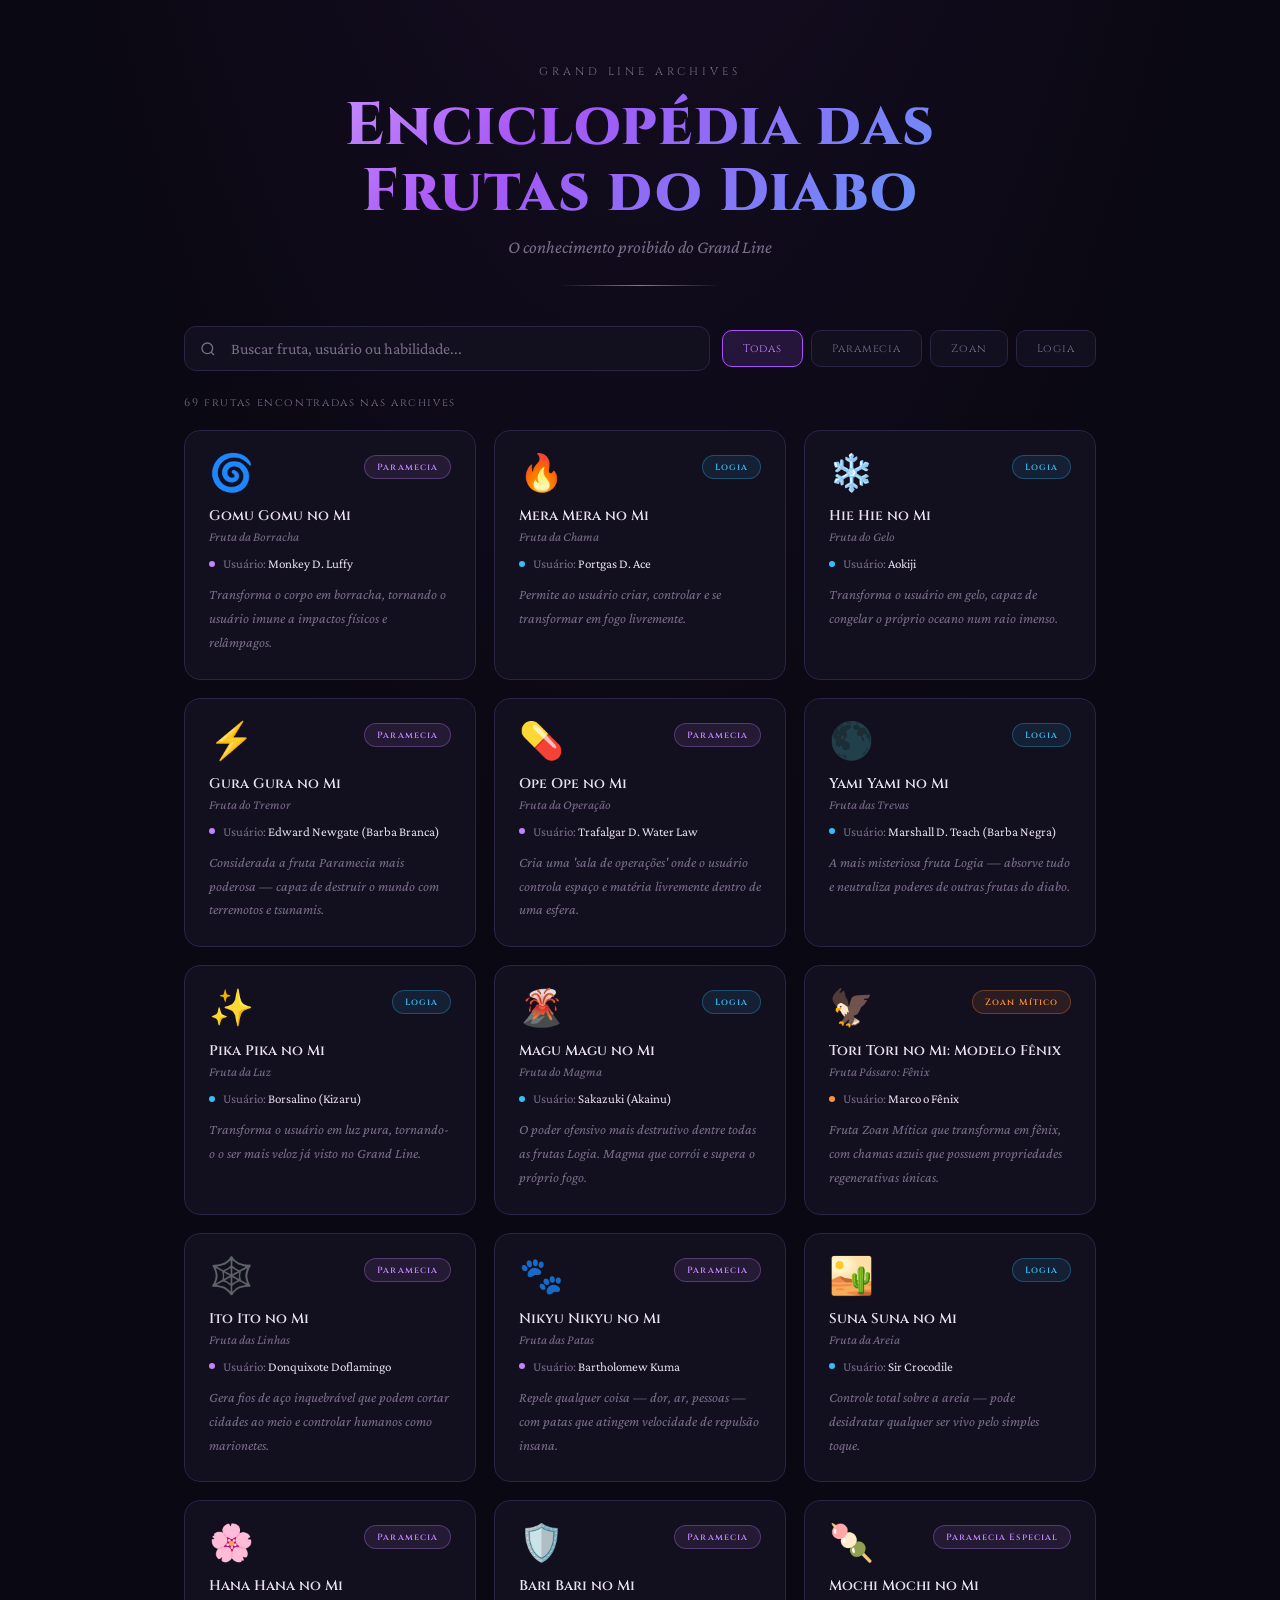
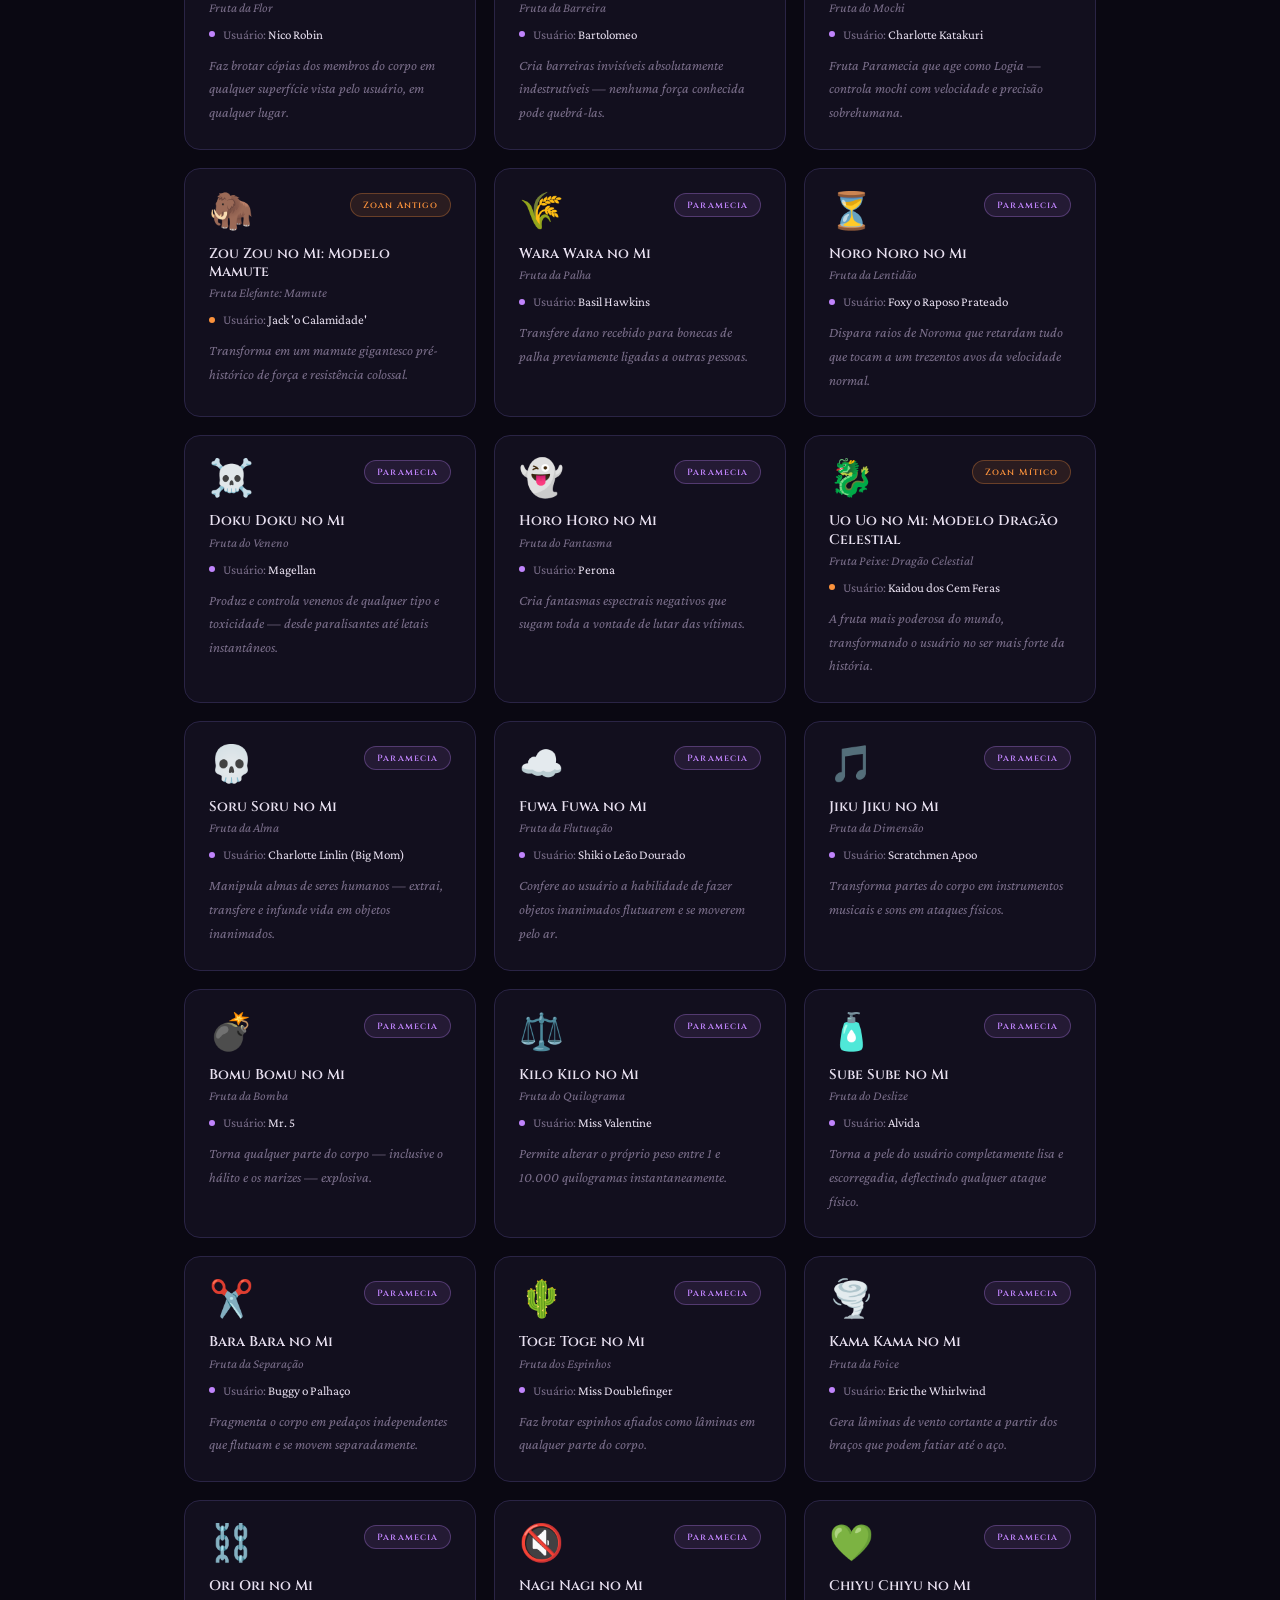
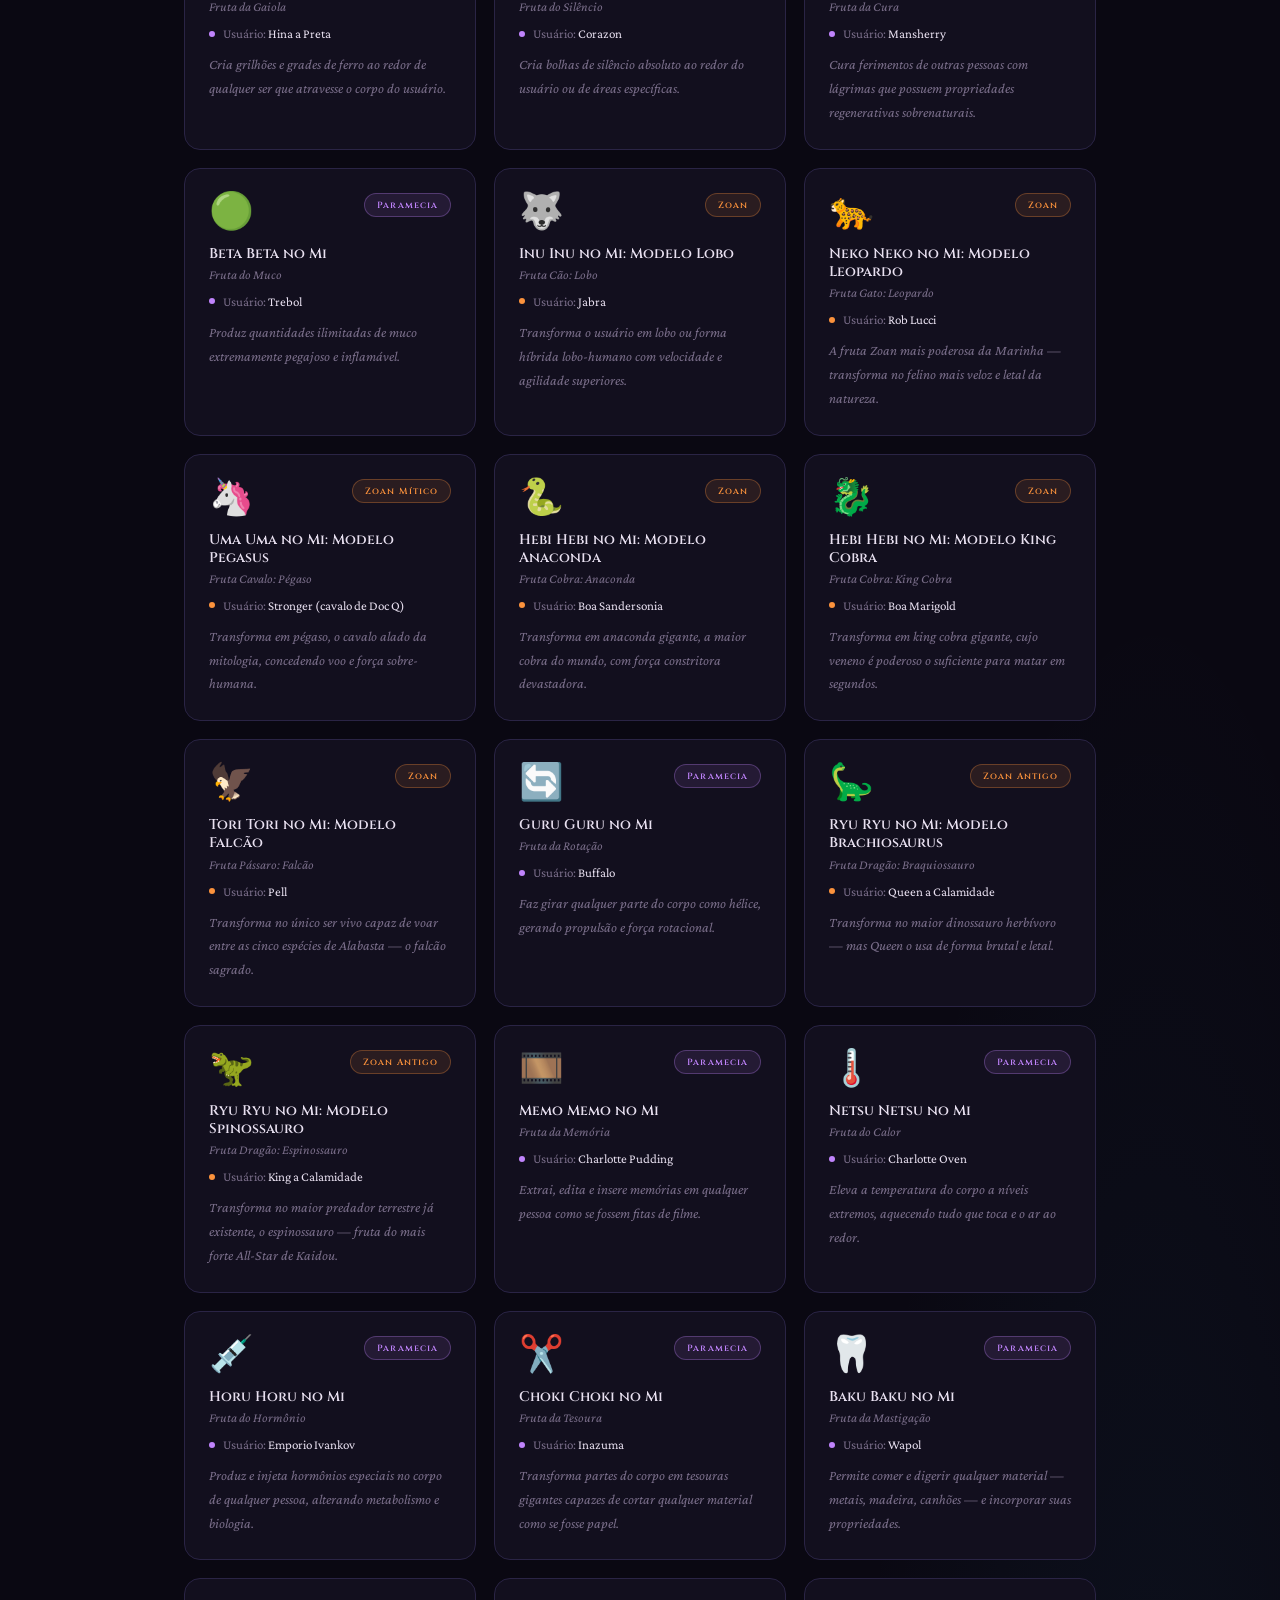
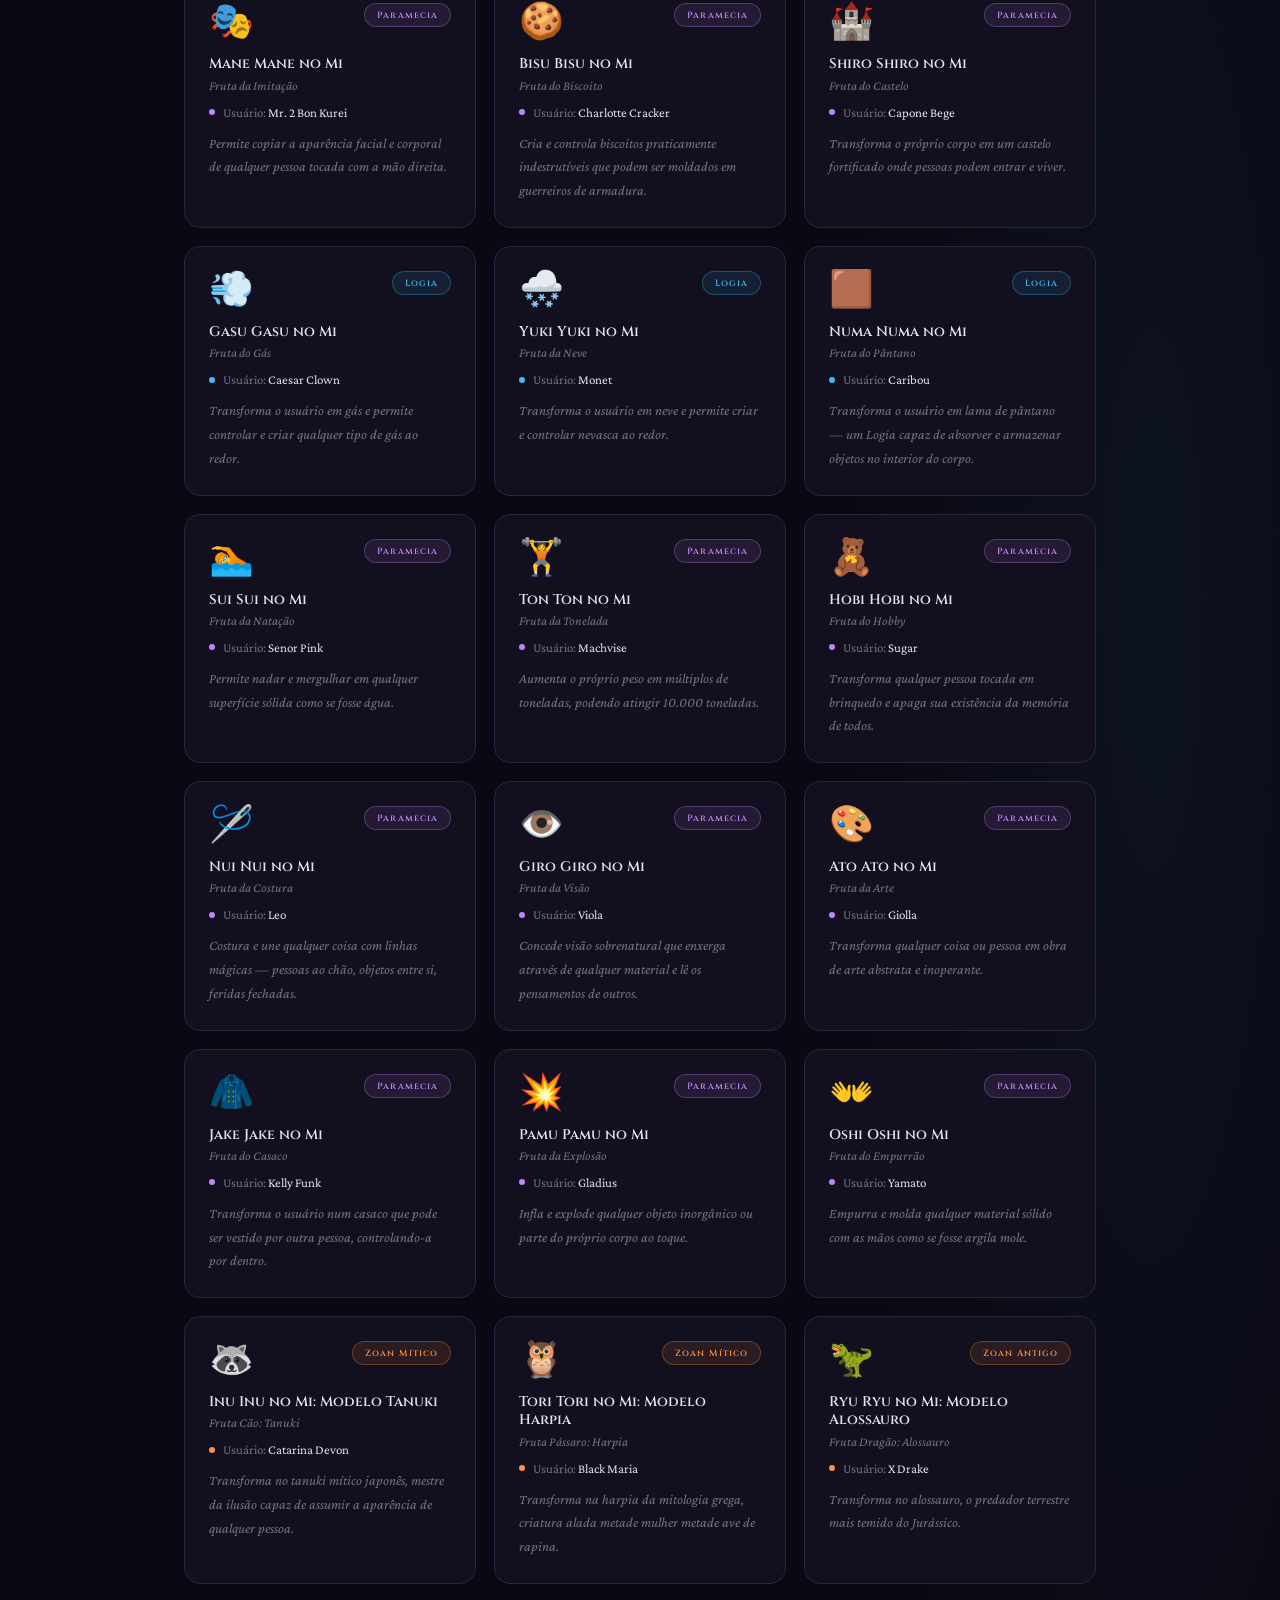
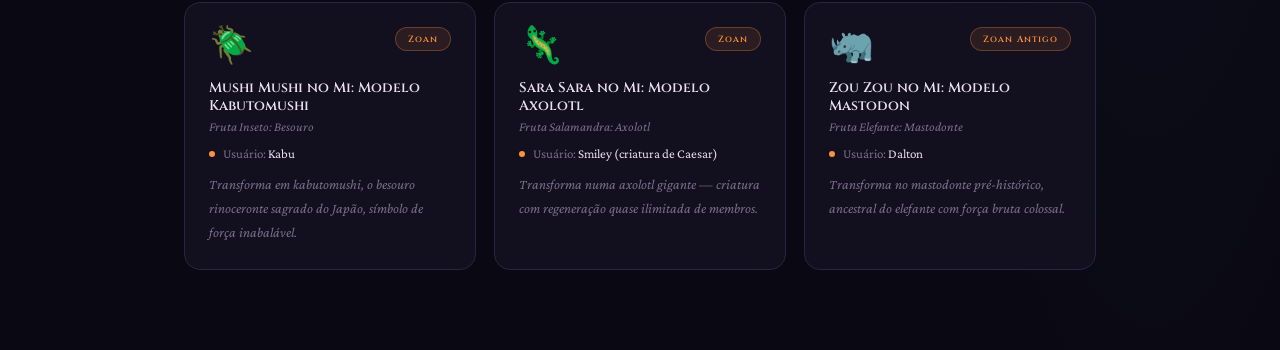
==== commit 52b7dee9: "refactor: separar HTML, CSS e JS em arquivos independentes" ====
--- a/index.html
+++ b/index.html
@@ -1,937 +1,49 @@
 <!DOCTYPE html>
 <html lang="pt-BR">
 <head>
-<meta charset="UTF-8">
-<meta name="viewport" content="width=device-width, initial-scale=1.0">
-<title>Enciclopédia das Frutas do Diabo – Grand Line Archives</title>
-<link rel="preconnect" href="https://fonts.googleapis.com">
-<link href="https://fonts.googleapis.com/css2?family=Cinzel:wght@400;600;800&family=Crimson+Pro:ital,wght@0,300;0,400;1,300&display=swap" rel="stylesheet">
-<style>
-*{margin:0;padding:0;box-sizing:border-box}
-
-:root{
-  --bg:#0a0812;
-  --surface:#120f1e;
-  --surface2:#1a1630;
-  --border:#2a2445;
-  --text:#e8e0f0;
-  --muted:#7a6e8a;
-  --param:#c084fc;
-  --param-bg:rgba(192,132,252,0.1);
-  --param-border:rgba(192,132,252,0.3);
-  --zoan:#fb923c;
-  --zoan-bg:rgba(251,146,60,0.1);
-  --zoan-border:rgba(251,146,60,0.3);
-  --logia:#38bdf8;
-  --logia-bg:rgba(56,189,248,0.1);
-  --logia-border:rgba(56,189,248,0.3);
-  --accent:#a855f7;
-}
-
-html { scroll-behavior: smooth; }
-
-body{
-  font-family:'Crimson Pro',Georgia,serif;
-  background:var(--bg);
-  color:var(--text);
-  min-height:100vh;
-  background-image:
-    radial-gradient(ellipse 80% 50% at 50% -20%, rgba(168,85,247,0.12) 0%, transparent 70%),
-    radial-gradient(ellipse 40% 40% at 90% 80%, rgba(56,189,248,0.06) 0%, transparent 60%);
-}
-
-header{
-  text-align:center;
-  padding:64px 24px 40px;
-  position:relative;
-}
-header::after{
-  content:'';
-  display:block;
-  width:160px;
-  height:1px;
-  background:linear-gradient(90deg,transparent,var(--accent),transparent);
-  margin:28px auto 0;
-}
-
-.title-eyebrow{
-  font-family:'Cinzel',serif;
-  font-size:11px;
-  letter-spacing:0.35em;
-  color:var(--muted);
-  text-transform:uppercase;
-  margin-bottom:14px;
-}
-
-h1{
-  font-family:'Cinzel',serif;
-  font-size:clamp(32px,7vw,60px);
-  font-weight:800;
-  background:linear-gradient(135deg,#e8d5ff 0%,#a855f7 40%,#38bdf8 100%);
-  -webkit-background-clip:text;
-  -webkit-text-fill-color:transparent;
-  background-clip:text;
-  line-height:1.1;
-  letter-spacing:0.02em;
-}
-
-.subtitle{
-  font-size:18px;
-  color:var(--muted);
-  font-style:italic;
-  margin-top:12px;
-}
-
-.controls{
-  max-width:960px;
-  margin:0 auto 24px;
-  padding:0 24px;
-  display:flex;
-  gap:12px;
-  flex-wrap:wrap;
-  align-items:center;
-}
-
-.search-wrap{
-  flex:1;
-  min-width:240px;
-  position:relative;
-}
-
-.search-wrap svg{
-  position:absolute;
-  left:16px;
-  top:50%;
-  transform:translateY(-50%);
-  color:var(--muted);
-  pointer-events:none;
-}
-
-input[type=search]{
-  width:100%;
-  background:var(--surface);
-  border:1px solid var(--border);
-  border-radius:12px;
-  padding:13px 16px 13px 46px;
-  color:var(--text);
-  font-family:'Crimson Pro',serif;
-  font-size:16px;
-  outline:none;
-  transition:border-color 0.2s,box-shadow 0.2s;
-}
-input[type=search]:focus{
-  border-color:var(--accent);
-  box-shadow:0 0 0 3px rgba(168,85,247,0.1);
-}
-input[type=search]::placeholder{color:var(--muted)}
-input[type=search]::-webkit-search-cancel-button{display:none}
-
-.filters{display:flex;gap:8px;flex-wrap:wrap}
-
-.filter-btn{
-  font-family:'Cinzel',serif;
-  font-size:11px;
-  letter-spacing:0.08em;
-  padding:10px 20px;
-  border-radius:10px;
-  border:1px solid var(--border);
-  background:var(--surface);
-  color:var(--muted);
-  cursor:pointer;
-  transition:all 0.2s;
-}
-.filter-btn:hover{border-color:var(--accent);color:var(--text)}
-.filter-btn.active-all{border-color:var(--accent);background:rgba(168,85,247,0.15);color:var(--param)}
-.filter-btn.active-param{border-color:var(--param-border);background:var(--param-bg);color:var(--param)}
-.filter-btn.active-zoan{border-color:var(--zoan-border);background:var(--zoan-bg);color:var(--zoan)}
-.filter-btn.active-logia{border-color:var(--logia-border);background:var(--logia-bg);color:var(--logia)}
-
-.count{
-  font-family:'Cinzel',serif;
-  font-size:11px;
-  letter-spacing:0.15em;
-  color:var(--muted);
-  max-width:960px;
-  margin:0 auto 20px;
-  padding:0 24px;
-}
-
-.grid{
-  display:grid;
-  grid-template-columns:repeat(auto-fill,minmax(270px,1fr));
-  gap:18px;
-  max-width:960px;
-  margin:0 auto;
-  padding:0 24px 80px;
-}
-
-.card{
-  background:var(--surface);
-  border-radius:16px;
-  border:1px solid var(--border);
-  padding:24px;
-  cursor:pointer;
-  transition:transform 0.2s,border-color 0.2s,box-shadow 0.2s;
-  position:relative;
-  overflow:hidden;
-  animation:fadeIn 0.35s ease both;
-}
-.card::before{
-  content:'';
-  position:absolute;
-  inset:0;
-  opacity:0;
-  transition:opacity 0.3s;
-  pointer-events:none;
-}
-.card.paramecia::before{background:radial-gradient(ellipse at top left,rgba(192,132,252,0.1),transparent 70%)}
-.card.zoan::before{background:radial-gradient(ellipse at top left,rgba(251,146,60,0.1),transparent 70%)}
-.card.logia::before{background:radial-gradient(ellipse at top left,rgba(56,189,248,0.1),transparent 70%)}
-.card:hover{transform:translateY(-4px)}
-.card:hover::before{opacity:1}
-.card.paramecia:hover{border-color:var(--param-border);box-shadow:0 8px 32px rgba(192,132,252,0.15)}
-.card.zoan:hover{border-color:var(--zoan-border);box-shadow:0 8px 32px rgba(251,146,60,0.15)}
-.card.logia:hover{border-color:var(--logia-border);box-shadow:0 8px 32px rgba(56,189,248,0.15)}
-
-.card-top{display:flex;justify-content:space-between;align-items:flex-start;margin-bottom:16px}
-
-.fruit-icon{
-  font-size:36px;
-  line-height:1;
-}
-
-.type-badge{
-  font-family:'Cinzel',serif;
-  font-size:9px;
-  letter-spacing:0.12em;
-  padding:5px 12px;
-  border-radius:20px;
-  font-weight:600;
-}
-.paramecia .type-badge{background:var(--param-bg);color:var(--param);border:1px solid var(--param-border)}
-.zoan .type-badge{background:var(--zoan-bg);color:var(--zoan);border:1px solid var(--zoan-border)}
-.logia .type-badge{background:var(--logia-bg);color:var(--logia);border:1px solid var(--logia-border)}
-
-.fruit-name{
-  font-family:'Cinzel',serif;
-  font-size:14px;
-  font-weight:600;
-  color:var(--text);
-  margin-bottom:4px;
-  line-height:1.3;
-}
-.fruit-name-pt{
-  font-size:13px;
-  color:var(--muted);
-  font-style:italic;
-  margin-bottom:12px;
-}
-
-.user-row{
-  display:flex;
-  align-items:center;
-  gap:8px;
-  margin-bottom:12px;
-}
-.user-dot{
-  width:6px;height:6px;
-  border-radius:50%;
-  flex-shrink:0;
-}
-.paramecia .user-dot{background:var(--param)}
-.zoan .user-dot{background:var(--zoan)}
-.logia .user-dot{background:var(--logia)}
-.user-name{font-size:13px;color:var(--muted)}
-.user-name strong{color:var(--text);font-weight:400}
-
-.desc{font-size:14px;color:var(--muted);line-height:1.7;font-style:italic}
-
-.empty{
-  text-align:center;
-  padding:100px 24px;
-  color:var(--muted);
-  grid-column:1/-1;
-  font-size:20px;
-  font-style:italic;
-}
-
-/* Modal */
-.modal-overlay{
-  position:fixed;inset:0;
-  background:rgba(5,3,12,0.88);
-  backdrop-filter:blur(8px);
-  -webkit-backdrop-filter:blur(8px);
-  z-index:100;
-  display:flex;align-items:center;justify-content:center;
-  padding:24px;
-  opacity:0;pointer-events:none;
-  transition:opacity 0.25s;
-}
-.modal-overlay.open{opacity:1;pointer-events:all}
-
-.modal{
-  background:var(--surface2);
-  border:1px solid var(--border);
-  border-radius:24px;
-  padding:40px;
-  max-width:540px;
-  width:100%;
-  max-height:88vh;
-  overflow-y:auto;
-  position:relative;
-  transform:translateY(20px) scale(0.98);
-  transition:transform 0.25s cubic-bezier(0.34,1.56,0.64,1);
-  scrollbar-width:thin;
-  scrollbar-color:var(--border) transparent;
-}
-.modal-overlay.open .modal{transform:translateY(0) scale(1)}
-
-.modal-close{
-  position:absolute;top:20px;right:20px;
-  background:var(--surface);border:1px solid var(--border);
-  color:var(--muted);width:34px;height:34px;
-  border-radius:10px;cursor:pointer;font-size:20px;
-  display:flex;align-items:center;justify-content:center;
-  transition:all 0.15s;
-  line-height:1;
-}
-.modal-close:hover{color:var(--text);border-color:var(--accent)}
-
-.modal-icon{
-  font-size:64px;
-  text-align:center;
-  margin-bottom:18px;
-  filter:drop-shadow(0 0 24px rgba(168,85,247,0.4));
-}
-
-.modal h2{
-  font-family:'Cinzel',serif;
-  font-size:24px;font-weight:600;
-  text-align:center;margin-bottom:5px;
-  color:var(--text);
-}
-.modal-pt{
-  text-align:center;
-  font-style:italic;
-  color:var(--muted);
-  margin-bottom:22px;
-  font-size:16px;
-}
-
-.modal-badge-row{
-  display:flex;
-  justify-content:center;
-  gap:8px;
-  margin-bottom:28px;
-  flex-wrap:wrap;
-}
-
-.divider{
-  height:1px;
-  background:var(--border);
-  margin:20px 0;
-}
-
-.modal-section{margin-bottom:20px}
-.modal-label{
-  font-family:'Cinzel',serif;
-  font-size:9px;
-  letter-spacing:0.22em;
-  color:var(--muted);
-  text-transform:uppercase;
-  margin-bottom:8px;
-}
-.modal-text{font-size:16px;line-height:1.7;color:var(--text)}
-
-.power-bar{margin-top:10px}
-.power-row{display:flex;align-items:center;gap:12px;margin-bottom:10px}
-.power-label{font-size:13px;color:var(--muted);width:90px;flex-shrink:0}
-.power-track{flex:1;height:5px;background:var(--border);border-radius:3px;overflow:hidden}
-.power-fill{height:100%;border-radius:3px;transition:width 0.8s cubic-bezier(0.34,1.56,0.64,1)}
-.paramecia-fill{background:linear-gradient(90deg,#9333ea,#c084fc)}
-.zoan-fill{background:linear-gradient(90deg,#ea580c,#fb923c)}
-.logia-fill{background:linear-gradient(90deg,#0284c7,#38bdf8)}
-.power-value{font-size:12px;color:var(--muted);width:30px;text-align:right}
-
-.weakness-pill{
-  display:inline-block;
-  background:rgba(239,68,68,0.1);
-  border:1px solid rgba(239,68,68,0.25);
-  color:#f87171;
-  font-size:12px;
-  padding:4px 12px;
-  border-radius:20px;
-  margin:3px;
-}
-
-/* Animação */
-@keyframes fadeIn{
-  from{opacity:0;transform:translateY(14px)}
-  to{opacity:1;transform:translateY(0)}
-}
-
-/* Scrollbar modal */
-.modal::-webkit-scrollbar{width:4px}
-.modal::-webkit-scrollbar-track{background:transparent}
-.modal::-webkit-scrollbar-thumb{background:var(--border);border-radius:2px}
-
-/* Responsivo */
-@media(max-width:600px){
-  h1{font-size:32px}
-  .controls{flex-direction:column}
-  .search-wrap{min-width:100%}
-  .modal{padding:28px 20px;max-height:95vh}
-  .modal h2{font-size:20px}
-}
-</style>
+  <meta charset="UTF-8">
+  <meta name="viewport" content="width=device-width, initial-scale=1.0">
+  <title>Enciclopédia das Frutas do Diabo – Grand Line Archives</title>
+  <link rel="preconnect" href="https://fonts.googleapis.com">
+  <link href="https://fonts.googleapis.com/css2?family=Cinzel:wght@400;600;800&family=Crimson+Pro:ital,wght@0,300;0,400;1,300&display=swap" rel="stylesheet">
+  <link rel="stylesheet" href="style.css">
 </head>
 <body>
 
-<header>
-  <div class="title-eyebrow">Grand Line Archives</div>
-  <h1>Enciclopédia das<br>Frutas do Diabo</h1>
-  <p class="subtitle">O conhecimento proibido do Grand Line</p>
-</header>
+  <!-- ===== HEADER ===== -->
+  <header>
+    <div class="title-eyebrow">Grand Line Archives</div>
+    <h1>Enciclopédia das<br>Frutas do Diabo</h1>
+    <p class="subtitle">O conhecimento proibido do Grand Line</p>
+  </header>
 
-<div class="controls">
-  <div class="search-wrap">
-    <svg width="16" height="16" viewBox="0 0 24 24" fill="none" stroke="currentColor" stroke-width="2">
-      <circle cx="11" cy="11" r="8"/><path d="m21 21-4.35-4.35"/>
-    </svg>
-    <input type="search" id="search" placeholder="Buscar fruta, usuário ou habilidade..." oninput="render()">
+  <!-- ===== CONTROLES: BUSCA + FILTROS ===== -->
+  <div class="controls">
+    <div class="search-wrap">
+      <svg width="16" height="16" viewBox="0 0 24 24" fill="none" stroke="currentColor" stroke-width="2">
+        <circle cx="11" cy="11" r="8"/><path d="m21 21-4.35-4.35"/>
+      </svg>
+      <input type="search" id="search" placeholder="Buscar fruta, usuário ou habilidade..." oninput="render()">
+    </div>
+    <div class="filters">
+      <button class="filter-btn active-all" data-type="all"      onclick="setFilter('all')">Todas</button>
+      <button class="filter-btn"            data-type="Paramecia" onclick="setFilter('Paramecia')">Paramecia</button>
+      <button class="filter-btn"            data-type="Zoan"      onclick="setFilter('Zoan')">Zoan</button>
+      <button class="filter-btn"            data-type="Logia"     onclick="setFilter('Logia')">Logia</button>
+    </div>
   </div>
-  <div class="filters">
-    <button class="filter-btn active-all" data-type="all" onclick="setFilter('all')">Todas</button>
-    <button class="filter-btn" data-type="Paramecia" onclick="setFilter('Paramecia')">Paramecia</button>
-    <button class="filter-btn" data-type="Zoan" onclick="setFilter('Zoan')">Zoan</button>
-    <button class="filter-btn" data-type="Logia" onclick="setFilter('Logia')">Logia</button>
+
+  <!-- ===== CONTADOR ===== -->
+  <div class="count" id="count"></div>
+
+  <!-- ===== GRID DE CARDS ===== -->
+  <div class="grid" id="grid"></div>
+
+  <!-- ===== MODAL ===== -->
+  <div class="modal-overlay" id="overlay" onclick="closeModalOutside(event)">
+    <div class="modal" id="modal"></div>
   </div>
-</div>
 
-<div class="count" id="count"></div>
-<div class="grid" id="grid"></div>
-
-<div class="modal-overlay" id="overlay" onclick="closeModalOutside(event)">
-  <div class="modal" id="modal"></div>
-</div>
-
-<script>
-const fruits = [
-  {
-    name:"Gomu Gomu no Mi", pt:"Fruta da Borracha", type:"Paramecia", icon:"🌀",
-    user:"Monkey D. Luffy",
-    desc:"Transforma o corpo em borracha, tornando o usuário imune a impactos físicos e relâmpagos.",
-    ability:"Corpo completamente elástico e resistente a projéteis. Com domínio do Haki, desperta o Gear 5, transformando o usuário no Guerreiro da Libertação.",
-    powers:{Força:95, Velocidade:80, Defesa:90, Versatilidade:98},
-    weakness:["Água do mar","Seastone","Impacto direto em Seastone"]
-  },
-  {
-    name:"Mera Mera no Mi", pt:"Fruta da Chama", type:"Logia", icon:"🔥",
-    user:"Portgas D. Ace / Sabo",
-    desc:"Permite ao usuário criar, controlar e se transformar em fogo livremente.",
-    ability:"Domínio total sobre o fogo. Ataques como Hiken e Fire Fist incendiam tudo ao redor. Corpo intangível de chamas.",
-    powers:{Força:90, Velocidade:85, Defesa:75, Versatilidade:88},
-    weakness:["Água do mar","Seastone","Magma (supera o fogo)"]
-  },
-  {
-    name:"Hie Hie no Mi", pt:"Fruta do Gelo", type:"Logia", icon:"❄️",
-    user:"Aokiji / Kuzan",
-    desc:"Transforma o usuário em gelo, capaz de congelar o próprio oceano num raio imenso.",
-    ability:"Pode congelar tudo que toca, incluindo o ar e a água do mar. Criou pontes de gelo permanentes entre ilhas.",
-    powers:{Força:88, Velocidade:80, Defesa:85, Versatilidade:92},
-    weakness:["Água do mar","Seastone","Fogo intenso"]
-  },
-  {
-    name:"Gura Gura no Mi", pt:"Fruta do Tremor", type:"Paramecia", icon:"⚡",
-    user:"Edward Newgate (Barba Branca) / Marshall D. Teach",
-    desc:"Considerada a fruta Paramecia mais poderosa — capaz de destruir o mundo com terremotos e tsunamis.",
-    ability:"Gera vibrações e terremotos devastadores no ar e no chão. Pode criar tsunamis e rachar o próprio ar.",
-    powers:{Força:100, Velocidade:60, Defesa:70, Versatilidade:85},
-    weakness:["Água do mar","Seastone"]
-  },
-  {
-    name:"Ope Ope no Mi", pt:"Fruta da Operação", type:"Paramecia", icon:"💊",
-    user:"Trafalgar D. Water Law",
-    desc:"Cria uma 'sala de operações' onde o usuário controla espaço e matéria livremente dentro de uma esfera.",
-    ability:"ROOM: separa e reposiciona corpos e objetos sem causar dano. Pode conceder imortalidade a outra pessoa ao custo da própria vida do usuário.",
-    powers:{Força:75, Velocidade:70, Defesa:65, Versatilidade:100},
-    weakness:["Água do mar","Seastone","Limite de espaço do ROOM"]
-  },
-  {
-    name:"Yami Yami no Mi", pt:"Fruta das Trevas", type:"Logia", icon:"🌑",
-    user:"Marshall D. Teach (Barba Negra)",
-    desc:"A mais misteriosa fruta Logia — absorve tudo e neutraliza poderes de outras frutas do diabo.",
-    ability:"Cria escuridão que absorve ataques e tudo ao redor. Única fruta capaz de anular o poder de outras frutas do diabo pelo toque.",
-    powers:{Força:92, Velocidade:55, Defesa:60, Versatilidade:95},
-    weakness:["Água do mar","Seastone","Não deflecte dano como outras Logia"]
-  },
-  {
-    name:"Pika Pika no Mi", pt:"Fruta da Luz", type:"Logia", icon:"✨",
-    user:"Borsalino (Kizaru)",
-    desc:"Transforma o usuário em luz pura, tornando-o o ser mais veloz já visto no Grand Line.",
-    ability:"Velocidade da luz absoluta. Lasers de alta potência e capacidade de movimento instantâneo a qualquer ponto iluminado.",
-    powers:{Força:88, Velocidade:100, Defesa:72, Versatilidade:85},
-    weakness:["Água do mar","Seastone"]
-  },
-  {
-    name:"Magu Magu no Mi", pt:"Fruta do Magma", type:"Logia", icon:"🌋",
-    user:"Sakazuki (Akainu)",
-    desc:"O poder ofensivo mais destrutivo dentre todas as frutas Logia. Magma que corrói e supera o próprio fogo.",
-    ability:"Magma derrete tudo que toca, incluindo outras Logia. Seu calor derreteu boa parte de Marineford durante a Grande Guerra.",
-    powers:{Força:100, Velocidade:60, Defesa:80, Versatilidade:82},
-    weakness:["Água do mar","Seastone"]
-  },
-  {
-    name:"Tori Tori no Mi: Modelo Fênix", pt:"Fruta Pássaro: Fênix", type:"Zoan Mítico", icon:"🦅",
-    user:"Marco o Fênix",
-    desc:"Fruta Zoan Mítica que transforma em fênix, com chamas azuis que possuem propriedades regenerativas únicas.",
-    ability:"Regeneração ilimitada através das chamas da fênix. Voo em alta velocidade e chamas azuis que curam aliados ao toque.",
-    powers:{Força:85, Velocidade:90, Defesa:98, Versatilidade:90},
-    weakness:["Água do mar","Seastone","Dano excessivo pode temporariamente impedir a regeneração"]
-  },
-  {
-    name:"Ito Ito no Mi", pt:"Fruta das Linhas", type:"Paramecia", icon:"🕸️",
-    user:"Donquixote Doflamingo",
-    desc:"Gera fios de aço inquebrável que podem cortar cidades ao meio e controlar humanos como marionetes.",
-    ability:"Fios que cortam o aço. Controla humanos como marionetes. Pode cobrir cidades inteiras com uma gaiola de fios chamada Birdcage.",
-    powers:{Força:85, Velocidade:80, Defesa:75, Versatilidade:93},
-    weakness:["Água do mar","Seastone","Chamas extremas"]
-  },
-  {
-    name:"Nikyu Nikyu no Mi", pt:"Fruta das Patas", type:"Paramecia", icon:"🐾",
-    user:"Bartholomew Kuma",
-    desc:"Repele qualquer coisa — dor, ar, pessoas — com patas que atingem velocidade de repulsão insana.",
-    ability:"Pode repelir até o ar comprimido como canhões e remover fisicamente a dor de uma pessoa. Movimento por repulsão ao solo alcança velocidades próximas da luz.",
-    powers:{Força:78, Velocidade:95, Defesa:70, Versatilidade:87},
-    weakness:["Água do mar","Seastone"]
-  },
-  {
-    name:"Suna Suna no Mi", pt:"Fruta da Areia", type:"Logia", icon:"🏜️",
-    user:"Sir Crocodile",
-    desc:"Controle total sobre a areia — pode desidratar qualquer ser vivo pelo simples toque.",
-    ability:"Absorve umidade de pessoas e objetos matando pelo toque direto. Cria tempestades de areia de alcance continental.",
-    powers:{Força:82, Velocidade:75, Defesa:78, Versatilidade:86},
-    weakness:["Água do mar","Seastone","Qualquer líquido solidifica a areia"]
-  },
-  {
-    name:"Hana Hana no Mi", pt:"Fruta da Flor", type:"Paramecia", icon:"🌸",
-    user:"Nico Robin",
-    desc:"Faz brotar cópias dos membros do corpo em qualquer superfície vista pelo usuário, em qualquer lugar.",
-    ability:"Pode criar múltiplos braços, olhos ou pernas em qualquer superfície — incluindo os corpos de inimigos para imobilizá-los ou quebrá-los.",
-    powers:{Força:65, Velocidade:60, Defesa:55, Versatilidade:97},
-    weakness:["Água do mar","Seastone","Dano nos membros reflete no usuário"]
-  },
-  {
-    name:"Bari Bari no Mi", pt:"Fruta da Barreira", type:"Paramecia", icon:"🛡️",
-    user:"Bartolomeo",
-    desc:"Cria barreiras invisíveis absolutamente indestrutíveis — nenhuma força conhecida pode quebrá-las.",
-    ability:"Barreiras que bloquearam ataques dos Yonkou. Pode moldar em qualquer forma, incluindo plataformas, lâminas e escudos.",
-    powers:{Força:50, Velocidade:45, Defesa:100, Versatilidade:72},
-    weakness:["Água do mar","Seastone","Apenas um conjunto de barreiras por vez"]
-  },
-  {
-    name:"Mochi Mochi no Mi", pt:"Fruta do Mochi", type:"Paramecia Especial", icon:"🍡",
-    user:"Charlotte Katakuri",
-    desc:"Fruta Paramecia que age como Logia — controla mochi com velocidade e precisão sobrehumana.",
-    ability:"Cria e controla mochi. Combinada com Haki da Observação avançado permite prever o futuro próximo, tornando Katakuri quase invencível.",
-    powers:{Força:92, Velocidade:88, Defesa:85, Versatilidade:91},
-    weakness:["Água do mar","Seastone","Fogo / água dissolvem o mochi"]
-  },
-  {
-    name:"Zou Zou no Mi: Modelo Mamute", pt:"Fruta Elefante: Mamute", type:"Zoan Antigo", icon:"🦣",
-    user:"Jack 'o Calamidade'",
-    desc:"Transforma em um mamute gigantesco pré-histórico de força e resistência colossal.",
-    ability:"Força bruta devastadora em forma de mamute lanudo. Resistência extrema que permite manter combate por dias seguidos.",
-    powers:{Força:95, Velocidade:40, Defesa:92, Versatilidade:55},
-    weakness:["Água do mar","Seastone"]
-  },
-  {
-    name:"Wara Wara no Mi", pt:"Fruta da Palha", type:"Paramecia", icon:"🌾",
-    user:"Basil Hawkins",
-    desc:"Transfere dano recebido para bonecas de palha previamente ligadas a outras pessoas.",
-    ability:"Dano que mataria o usuário é redistribuído às vítimas das bonecas. Também pode transformar parcialmente o corpo em um espantalho de palha.",
-    powers:{Força:70, Velocidade:65, Defesa:88, Versatilidade:82},
-    weakness:["Água do mar","Seastone","Fogo"]
-  },
-  {
-    name:"Noro Noro no Mi", pt:"Fruta da Lentidão", type:"Paramecia", icon:"⏳",
-    user:"Foxy o Raposo Prateado",
-    desc:"Dispara raios de Noroma que retardam tudo que tocam a um trezentos avos da velocidade normal.",
-    ability:"Raios de desaceleração que paralisam alvos por 30 segundos sem impedir dano físico. Pode afetar múltiplos alvos simultaneamente.",
-    powers:{Força:40, Velocidade:50, Defesa:45, Versatilidade:80},
-    weakness:["Água do mar","Seastone","O próprio usuário pode ser atingido"]
-  },
-  {
-    name:"Doku Doku no Mi", pt:"Fruta do Veneno", type:"Paramecia", icon:"☠️",
-    user:"Magellan",
-    desc:"Produz e controla venenos de qualquer tipo e toxicidade — desde paralisantes até letais instantâneos.",
-    ability:"Corpo imune a qualquer veneno. Pode produzir Hydra, veneno capaz de dissolver navios, e Venom Demon, que cobre ilhas inteiras.",
-    powers:{Força:85, Velocidade:55, Defesa:88, Versatilidade:90},
-    weakness:["Água do mar","Seastone"]
-  },
-  {
-    name:"Horo Horo no Mi", pt:"Fruta do Fantasma", type:"Paramecia", icon:"👻",
-    user:"Perona",
-    desc:"Cria fantasmas espectrais negativos que sugar toda a vontade de lutar das vítimas.",
-    ability:"Fantasmas Negativos que causam depressão profunda instantânea. Pode projetar a consciência para fora do corpo em forma astral.",
-    powers:{Força:45, Velocidade:60, Defesa:50, Versatilidade:83},
-    weakness:["Água do mar","Seastone","Pessoas naturalmente negativas são imunes"]
-  },
-  {
-    name:"Uo Uo no Mi: Modelo Dragão Celestial", pt:"Fruta Peixe: Dragão Celestial", type:"Zoan Mítico", icon:"🐉",
-    user:"Kaidou dos Cem Feras",
-    desc:"A fruta mais poderosa do mundo, transformando o usuário no ser mais forte da história.",
-    ability:"Transforma em dragão colossal capaz de voar, criar tempestades e disparar Boro Breath destruindo ilhas. Despertar permite transformações parciais híbridas.",
-    powers:{Força:100, Velocidade:85, Defesa:100, Versatilidade:95},
-    weakness:["Água do mar","Seastone"]
-  },
-  {
-    name:"Soru Soru no Mi", pt:"Fruta da Alma", type:"Paramecia", icon:"💀",
-    user:"Charlotte Linlin (Big Mom)",
-    desc:"Manipula almas de seres humanos — extrai, transfere e infunde vida em objetos inanimados.",
-    ability:"Cria Homies ao infundir almas em objetos e animais. Pode roubar anos de vida pelo medo das vítimas, tornando-se mais forte com cada alma absorvida.",
-    powers:{Força:96, Velocidade:70, Defesa:85, Versatilidade:97},
-    weakness:["Água do mar","Seastone","Não funciona em quem não sente medo"]
-  },
-  {
-    name:"Fuwa Fuwa no Mi", pt:"Fruta da Flutuação", type:"Paramecia", icon:"☁️",
-    user:"Shiki o Leão Dourado",
-    desc:"Confere ao usuário a habilidade de fazer objetos inanimados flutuarem e se moverem pelo ar.",
-    ability:"Pode fazer flotar ilhas inteiras, navios e partes de cidades. Os objetos flutuantes obedecerão o usuário enquanto ele estiver consciente.",
-    powers:{Força:82, Velocidade:75, Defesa:65, Versatilidade:92},
-    weakness:["Água do mar","Seastone","Não funciona em pessoas vivas"]
-  },
-  {
-    name:"Jiku Jiku no Mi", pt:"Fruta da Dimensão", type:"Paramecia", icon:"🌀",
-    user:"Scratchmen Apoo",
-    desc:"Transforma partes do corpo em instrumentos musicais e sons em ataques físicos.",
-    ability:"Converte notas musicais em ondas de choque e cortes físicos. Som que se ouve causa dano real — difícil de bloquear pois age diretamente sobre o ouvido.",
-    powers:{Força:72, Velocidade:68, Defesa:55, Versatilidade:85},
-    weakness:["Água do mar","Seastone","Tampar os ouvidos anula os ataques"]
-  },
-  {
-    name:"Bomu Bomu no Mi", pt:"Fruta da Bomba", type:"Paramecia", icon:"💣",
-    user:"Mr. 5",
-    desc:"Torna qualquer parte do corpo — inclusive o hálito e os narizes — explosiva.",
-    ability:"Explosões controláveis em qualquer secreção corporal. O usuário é completamente imune a explosões, incluindo as mais poderosas.",
-    powers:{Força:75, Velocidade:55, Defesa:65, Versatilidade:78},
-    weakness:["Água do mar","Seastone"]
-  },
-  {
-    name:"Kilo Kilo no Mi", pt:"Fruta do Quilograma", type:"Paramecia", icon:"⚖️",
-    user:"Miss Valentine",
-    desc:"Permite alterar o próprio peso entre 1 e 10.000 quilogramas instantaneamente.",
-    ability:"Pode esmagar inimigos com pressão de 10 toneladas ou flutuar levíssima como uma pena para planar pelo ar.",
-    powers:{Força:65, Velocidade:60, Defesa:55, Versatilidade:70},
-    weakness:["Água do mar","Seastone"]
-  },
-  {
-    name:"Sube Sube no Mi", pt:"Fruta do Deslize", type:"Paramecia", icon:"🧴",
-    user:"Alvida",
-    desc:"Torna a pele do usuário completamente lisa e escorregadia, deflectindo qualquer ataque físico.",
-    ability:"Ataques deslizam pelo corpo sem causar dano. O usuário também desliza sobre qualquer superfície com velocidade aumentada.",
-    powers:{Força:50, Velocidade:72, Defesa:80, Versatilidade:60},
-    weakness:["Água do mar","Seastone"]
-  },
-  {
-    name:"Bara Bara no Mi", pt:"Fruta da Separação", type:"Paramecia", icon:"✂️",
-    user:"Buggy o Palhaço",
-    desc:"Fragmenta o corpo em pedaços independentes que flutuam e se movem separadamente.",
-    ability:"Partes do corpo voam de forma autônoma e são completamente invulneráveis a ataques de corte. Pode lançar punhos e pés a distância.",
-    powers:{Força:55, Velocidade:65, Defesa:70, Versatilidade:75},
-    weakness:["Água do mar","Seastone","Não pode nadar — pés ficam presos na água"]
-  },
-  {
-    name:"Toge Toge no Mi", pt:"Fruta dos Espinhos", type:"Paramecia", icon:"🌵",
-    user:"Miss Doublefinger",
-    desc:"Faz brotar espinhos afiados como lâminas em qualquer parte do corpo.",
-    ability:"Espinhos extensíveis que perfuram qualquer material. Pode usá-los como lanças, escudos e até propelir o corpo como foguete.",
-    powers:{Força:70, Velocidade:65, Defesa:72, Versatilidade:68},
-    weakness:["Água do mar","Seastone"]
-  },
-  {
-    name:"Kama Kama no Mi", pt:"Fruta da Foice", type:"Paramecia", icon:"🌪️",
-    user:"Eric the Whirlwind",
-    desc:"Gera lâminas de vento cortante a partir dos braços que podem fatiar até o aço.",
-    ability:"Redemoinhos de ar comprimido invisíveis que cortam à distância. Alcance quase ilimitado e difícil de bloquear.",
-    powers:{Força:68, Velocidade:75, Defesa:50, Versatilidade:72},
-    weakness:["Água do mar","Seastone"]
-  },
-  {
-    name:"Ori Ori no Mi", pt:"Fruta da Gaiola", type:"Paramecia", icon:"⛓️",
-    user:"Hina a Preta",
-    desc:"Cria grilhões e grades de ferro ao redor de qualquer ser que atravesse o corpo do usuário.",
-    ability:"Quem passa pelo usuário fica automaticamente aprisionado em barras de aço que crescem do contato. Impossível de escapar sem força bruta extrema.",
-    powers:{Força:65, Velocidade:55, Defesa:60, Versatilidade:73},
-    weakness:["Água do mar","Seastone","Força bruta suficiente pode romper as barras"]
-  },
-  {
-    name:"Nagi Nagi no Mi", pt:"Fruta do Silêncio", type:"Paramecia", icon:"🔇",
-    user:"Corazon / Rosinante Donquixote",
-    desc:"Cria bolhas de silêncio absoluto ao redor do usuário ou de áreas específicas.",
-    ability:"Sons dentro da bolha não saem e sons externos não entram. Permite operações completamente silenciosas e protege aliados de ataques sonoros.",
-    powers:{Força:45, Velocidade:55, Defesa:60, Versatilidade:82},
-    weakness:["Água do mar","Seastone"]
-  },
-  {
-    name:"Chiyu Chiyu no Mi", pt:"Fruta da Cura", type:"Paramecia", icon:"💚",
-    user:"Mansherry",
-    desc:"Cura ferimentos de outras pessoas com lágrimas que possuem propriedades regenerativas sobrenaturais.",
-    ability:"Lágrimas curam ferimentos físicos instantaneamente. Com esforço maior, pode até restaurar objetos quebrados e revitalizar plantas mortas.",
-    powers:{Força:20, Velocidade:40, Defesa:30, Versatilidade:88},
-    weakness:["Água do mar","Seastone","Não cura o próprio usuário"]
-  },
-  {
-    name:"Beta Beta no Mi", pt:"Fruta do Muco", type:"Paramecia", icon:"🟢",
-    user:"Trebol",
-    desc:"Produz quantidades ilimitadas de muco extremamente pegajoso e inflamável.",
-    ability:"Muco que cola qualquer coisa imobilizando inimigos e pode ser incendiado. Trebol usou para fingir ter Haki da Observação disfarçando os fios com muco.",
-    powers:{Força:60, Velocidade:45, Defesa:75, Versatilidade:78},
-    weakness:["Água do mar","Seastone","Fogo próprio pode incendiar o muco"]
-  },
-  {
-    name:"Inu Inu no Mi: Modelo Lobo", pt:"Fruta Cão: Lobo", type:"Zoan", icon:"🐺",
-    user:"Jabra",
-    desc:"Transforma o usuário em lobo ou forma híbrida lobo-humano com velocidade e agilidade superiores.",
-    ability:"Velocidade e instintos predatórios de um lobo. Forma híbrida combina destreza humana com força animal para combate corpo a corpo devastador.",
-    powers:{Força:82, Velocidade:88, Defesa:70, Versatilidade:65},
-    weakness:["Água do mar","Seastone"]
-  },
-  {
-    name:"Neko Neko no Mi: Modelo Leopardo", pt:"Fruta Gato: Leopardo", type:"Zoan", icon:"🐆",
-    user:"Rob Lucci",
-    desc:"A fruta Zoan mais poderosa da Marinha — transforma no felino mais veloz e letal da natureza.",
-    ability:"Velocidade e agilidade felina extremas. Forma híbrida de leopardo-humano combina a força dos CP9 com reflexos sobrenaturais.",
-    powers:{Força:93, Velocidade:97, Defesa:78, Versatilidade:85},
-    weakness:["Água do mar","Seastone"]
-  },
-  {
-    name:"Uma Uma no Mi: Modelo Pegasus", pt:"Fruta Cavalo: Pégaso", type:"Zoan Mítico", icon:"🦄",
-    user:"Stronger (cavalo de Doc Q)",
-    desc:"Transforma em pégaso, o cavalo alado da mitologia, concedendo voo e força sobre-humana.",
-    ability:"Voo rápido com asas poderosas. Combina a resistência de um cavalo com a liberdade do céu, sendo um dos raros Zoan Míticos animais.",
-    powers:{Força:78, Velocidade:82, Defesa:70, Versatilidade:68},
-    weakness:["Água do mar","Seastone"]
-  },
-  {
-    name:"Hebi Hebi no Mi: Modelo Anaconda", pt:"Fruta Cobra: Anaconda", type:"Zoan", icon:"🐍",
-    user:"Boa Sandersonia",
-    desc:"Transforma em anaconda gigante, a maior cobra do mundo, com força constritora devastadora.",
-    ability:"Constrição que esmaga armaduras. Forma híbrida mantém as habilidades de Haki das Kuja, amplificadas pela força da cobra.",
-    powers:{Força:80, Velocidade:70, Defesa:72, Versatilidade:65},
-    weakness:["Água do mar","Seastone"]
-  },
-  {
-    name:"Hebi Hebi no Mi: Modelo King Cobra", pt:"Fruta Cobra: King Cobra", type:"Zoan", icon:"🐉",
-    user:"Boa Marigold",
-    desc:"Transforma em king cobra gigante, cujo veneno é poderoso o suficiente para matar em segundos.",
-    ability:"Veneno paralisante instantâneo aliado à força da cobra. Forma híbrida combina estatura colossal com presas letais.",
-    powers:{Força:82, Velocidade:65, Defesa:75, Versatilidade:68},
-    weakness:["Água do mar","Seastone"]
-  },
-  {
-    name:"Tori Tori no Mi: Modelo Falcão", pt:"Fruta Pássaro: Falcão", type:"Zoan", icon:"🦅",
-    user:"Pell",
-    desc:"Transforma no único ser vivo capaz de voar entre as cinco espécies de Alabasta — o falcão sagrado.",
-    ability:"Voo em alta velocidade com visão aguçada. Considerado um dos cinco tesouros nacionais de Alabasta por sua lealdade e poder.",
-    powers:{Força:75, Velocidade:85, Defesa:60, Versatilidade:70},
-    weakness:["Água do mar","Seastone"]
-  },
-  {
-    name:"Guru Guru no Mi", pt:"Fruta da Rotação", type:"Paramecia", icon:"🔄",
-    user:"Buffalo",
-    desc:"Faz girar qualquer parte do corpo como hélice, gerando propulsão e força rotacional.",
-    ability:"Rotação de membros cria propulsão para voo, ataques centrífugos devastadores e pode ser usada para escapar de prisões.",
-    powers:{Força:65, Velocidade:80, Defesa:50, Versatilidade:72},
-    weakness:["Água do mar","Seastone"]
-  },
-  {
-    name:"Ryu Ryu no Mi: Modelo Brachiosaurus", pt:"Fruta Dragão: Braquiossauro", type:"Zoan Antigo", icon:"🦕",
-    user:"Queen a Calamidade",
-    desc:"Transforma no maior dinossauro herbívoro — mas Queen o usa de forma brutal e letal.",
-    ability:"Pescoço extensível como chicote de aço. Transformação híbrida combina a tecnologia cyborg de Queen com a força colossal do braquiossauro.",
-    powers:{Força:92, Velocidade:55, Defesa:88, Versatilidade:70},
-    weakness:["Água do mar","Seastone"]
-  },
-  {
-    name:"Ryu Ryu no Mi: Modelo Spinossauro", pt:"Fruta Dragão: Espinossauro", type:"Zoan Antigo", icon:"🦖",
-    user:"King a Calamidade",
-    desc:"Transforma no maior predador terrestre já existente, o espinossauro — fruta do mais forte All-Star de Kaidou.",
-    ability:"Força e tamanho avassaladores. Forma híbrida com asas de pterodáctilo permite voo. Capacidade de gerar chamas negras únicas de sua raça.",
-    powers:{Força:97, Velocidade:78, Defesa:90, Versatilidade:80},
-    weakness:["Água do mar","Seastone","Remover a máscara expõe sua fraqueza racial"]
-  },
-  {
-    name:"Memo Memo no Mi", pt:"Fruta da Memória", type:"Paramecia", icon:"🎞️",
-    user:"Charlotte Pudding",
-    desc:"Extrai, edita e insere memórias em qualquer pessoa como se fossem fitas de filme.",
-    ability:"Pode remover memórias específicas ou alterar como eventos foram recordados. Ferramenta de espionagem e manipulação sem igual.",
-    powers:{Força:30, Velocidade:40, Defesa:35, Versatilidade:92},
-    weakness:["Água do mar","Seastone","Requer contato visual direto com a vítima"]
-  },
-  {
-    name:"Netsu Netsu no Mi", pt:"Fruta do Calor", type:"Paramecia", icon:"🌡️",
-    user:"Charlotte Oven",
-    desc:"Eleva a temperatura do corpo a níveis extremos, aquecendo tudo que toca e o ar ao redor.",
-    ability:"Corpo que derrete o aço pelo toque. Pode aquecer o próprio oceano ao redor, tornando a fuga por mar impossível para inimigos.",
-    powers:{Força:85, Velocidade:65, Defesa:80, Versatilidade:78},
-    weakness:["Água do mar","Seastone","Frio intenso reduz sua eficácia"]
-  },
-];
-
-let currentFilter = 'all';
-
-function typeClass(t) {
-  if(t.includes('Paramecia')) return 'paramecia';
-  if(t.includes('Zoan')) return 'zoan';
-  return 'logia';
-}
-function typeLabel(t) {
-  if(t.includes('Paramecia')) return t === 'Paramecia' ? 'Paramecia' : t;
-  if(t.includes('Zoan')) return t;
-  return 'Logia';
-}
-
-function setFilter(type) {
-  currentFilter = type;
-  document.querySelectorAll('.filter-btn').forEach(b => {
-    b.className = 'filter-btn';
-    if(b.dataset.type === type) {
-      if(type === 'all') b.classList.add('active-all');
-      else if(type === 'Paramecia') b.classList.add('active-param');
-      else if(type === 'Zoan') b.classList.add('active-zoan');
-      else if(type === 'Logia') b.classList.add('active-logia');
-    }
-  });
-  render();
-}
-
-function render() {
-  const q = document.getElementById('search').value.toLowerCase().trim();
-  const filtered = fruits.filter(f => {
-    const matchType = currentFilter === 'all' || f.type.includes(currentFilter);
-    const matchSearch = !q ||
-      f.name.toLowerCase().includes(q) ||
-      f.pt.toLowerCase().includes(q) ||
-      f.user.toLowerCase().includes(q) ||
-      f.desc.toLowerCase().includes(q) ||
-      f.ability.toLowerCase().includes(q);
-    return matchType && matchSearch;
-  });
-
-  document.getElementById('count').textContent =
-    `${filtered.length} fruta${filtered.length !== 1 ? 's' : ''} encontrada${filtered.length !== 1 ? 's' : ''} nas archives`;
-
-  const grid = document.getElementById('grid');
-  if (!filtered.length) {
-    grid.innerHTML = '<div class="empty">Nenhuma fruta encontrada nas archives do Grand Line…</div>';
-    return;
-  }
-
-  grid.innerHTML = filtered.map((f, i) => `
-    <div class="card ${typeClass(f.type)}"
-         onclick="openModal(${fruits.indexOf(f)})"
-         style="animation-delay:${i * 0.04}s"
-         role="button" tabindex="0"
-         onkeydown="if(event.key==='Enter')openModal(${fruits.indexOf(f)})">
-      <div class="card-top">
-        <div class="fruit-icon">${f.icon}</div>
-        <span class="type-badge">${typeLabel(f.type)}</span>
-      </div>
-      <div class="fruit-name">${f.name}</div>
-      <div class="fruit-name-pt">${f.pt}</div>
-      <div class="user-row">
-        <span class="user-dot"></span>
-        <span class="user-name">Usuário: <strong>${f.user.split('/')[0].trim()}</strong></span>
-      </div>
-      <div class="desc">${f.desc}</div>
-    </div>
-  `).join('');
-}
-
-function openModal(idx) {
-  const f = fruits[idx];
-  const tc = typeClass(f.type);
-  const fillClass = tc + '-fill';
-  const modal = document.getElementById('modal');
-
-  modal.innerHTML = `
-    <button class="modal-close" onclick="closeModal()" aria-label="Fechar">×</button>
-    <div class="modal-icon">${f.icon}</div>
-    <h2>${f.name}</h2>
-    <div class="modal-pt">${f.pt}</div>
-    <div class="modal-badge-row">
-      <span class="type-badge ${tc}">${typeLabel(f.type)}</span>
-    </div>
-
-    <div class="divider"></div>
-
-    <div class="modal-section">
-      <div class="modal-label">Usuário(s) Conhecido(s)</div>
-      <div class="modal-text">${f.user}</div>
-    </div>
-
-    <div class="modal-section">
-      <div class="modal-label">Descrição</div>
-      <div class="modal-text" style="font-style:italic;color:var(--muted)">${f.desc}</div>
-    </div>
-
-    <div class="modal-section">
-      <div class="modal-label">Habilidade Detalhada</div>
-      <div class="modal-text">${f.ability}</div>
-    </div>
-
-    <div class="divider"></div>
-
-    <div class="modal-section">
-      <div class="modal-label">Estatísticas de Poder</div>
-      <div class="power-bar">
-        ${Object.entries(f.powers).map(([k,v]) => `
-          <div class="power-row">
-            <div class="power-label">${k}</div>
-            <div class="power-track">
-              <div class="power-fill ${fillClass}" style="width:0%" data-target="${v}"></div>
-            </div>
-            <div class="power-value">${v}</div>
-          </div>
-        `).join('')}
-      </div>
-    </div>
-
-    <div class="modal-section">
-      <div class="modal-label">Fraquezas</div>
-      <div style="margin-top:4px">
-        ${f.weakness.map(w => `<span class="weakness-pill">${w}</span>`).join('')}
-      </div>
-    </div>
-  `;
-
-  document.getElementById('overlay').classList.add('open');
-  document.body.style.overflow = 'hidden';
-
-  // Animate power bars after a brief delay
-  setTimeout(() => {
-    modal.querySelectorAll('.power-fill').forEach(bar => {
-      bar.style.width = bar.dataset.target + '%';
-    });
-  }, 150);
-}
-
-function closeModal() {
-  document.getElementById('overlay').classList.remove('open');
-  document.body.style.overflow = '';
-}
-
-function closeModalOutside(e) {
-  if(e.target === document.getElementById('overlay')) closeModal();
-}
-
-document.addEventListener('keydown', e => {
-  if(e.key === 'Escape') closeModal();
-});
-
-// Initial render
-render();
-</script>
+  <script src="script.js"></script>
 </body>
-</html>+</html>
--- a/style.css
+++ b/style.css
@@ -0,0 +1,540 @@
+/* ================================================
+   Enciclopédia das Frutas do Diabo — style.css
+   Grand Line Archives
+   ================================================
+   Índice:
+   01. Variáveis e Reset
+   02. Body e Background
+   03. Header
+   04. Controles (busca + filtros)
+   05. Grid de Cards
+   06. Cards
+   07. Modal
+   08. Barras de Poder
+   09. Animações
+   10. Responsivo
+================================================ */
+
+
+/* ─── 01. VARIÁVEIS E RESET ─────────────────────── */
+
+*, *::before, *::after {
+  margin: 0;
+  padding: 0;
+  box-sizing: border-box;
+}
+
+:root {
+  --bg:           #0a0812;
+  --surface:      #120f1e;
+  --surface2:     #1a1630;
+  --border:       #2a2445;
+  --text:         #e8e0f0;
+  --muted:        #7a6e8a;
+
+  --param:        #c084fc;
+  --param-bg:     rgba(192, 132, 252, 0.1);
+  --param-border: rgba(192, 132, 252, 0.3);
+
+  --zoan:         #fb923c;
+  --zoan-bg:      rgba(251, 146, 60, 0.1);
+  --zoan-border:  rgba(251, 146, 60, 0.3);
+
+  --logia:        #38bdf8;
+  --logia-bg:     rgba(56, 189, 248, 0.1);
+  --logia-border: rgba(56, 189, 248, 0.3);
+
+  --accent:       #a855f7;
+
+  --radius-sm:    8px;
+  --radius-md:    12px;
+  --radius-lg:    16px;
+  --radius-xl:    24px;
+}
+
+html {
+  scroll-behavior: smooth;
+}
+
+
+/* ─── 02. BODY E BACKGROUND ─────────────────────── */
+
+body {
+  font-family: 'Crimson Pro', Georgia, serif;
+  background: var(--bg);
+  color: var(--text);
+  min-height: 100vh;
+  background-image:
+    radial-gradient(ellipse 80% 50% at 50% -20%, rgba(168, 85, 247, 0.12) 0%, transparent 70%),
+    radial-gradient(ellipse 40% 40% at 90% 80%,  rgba(56, 189, 248, 0.06) 0%, transparent 60%);
+}
+
+
+/* ─── 03. HEADER ────────────────────────────────── */
+
+header {
+  text-align: center;
+  padding: 64px 24px 40px;
+  position: relative;
+}
+
+header::after {
+  content: '';
+  display: block;
+  width: 160px;
+  height: 1px;
+  background: linear-gradient(90deg, transparent, var(--accent), transparent);
+  margin: 28px auto 0;
+}
+
+.title-eyebrow {
+  font-family: 'Cinzel', serif;
+  font-size: 11px;
+  letter-spacing: 0.35em;
+  color: var(--muted);
+  text-transform: uppercase;
+  margin-bottom: 14px;
+}
+
+h1 {
+  font-family: 'Cinzel', serif;
+  font-size: clamp(32px, 7vw, 60px);
+  font-weight: 800;
+  background: linear-gradient(135deg, #e8d5ff 0%, #a855f7 40%, #38bdf8 100%);
+  -webkit-background-clip: text;
+  -webkit-text-fill-color: transparent;
+  background-clip: text;
+  line-height: 1.1;
+  letter-spacing: 0.02em;
+}
+
+.subtitle {
+  font-size: 18px;
+  color: var(--muted);
+  font-style: italic;
+  margin-top: 12px;
+}
+
+
+/* ─── 04. CONTROLES ─────────────────────────────── */
+
+.controls {
+  max-width: 960px;
+  margin: 0 auto 24px;
+  padding: 0 24px;
+  display: flex;
+  gap: 12px;
+  flex-wrap: wrap;
+  align-items: center;
+}
+
+.search-wrap {
+  flex: 1;
+  min-width: 240px;
+  position: relative;
+}
+
+.search-wrap svg {
+  position: absolute;
+  left: 16px;
+  top: 50%;
+  transform: translateY(-50%);
+  color: var(--muted);
+  pointer-events: none;
+}
+
+input[type=search] {
+  width: 100%;
+  background: var(--surface);
+  border: 1px solid var(--border);
+  border-radius: var(--radius-md);
+  padding: 13px 16px 13px 46px;
+  color: var(--text);
+  font-family: 'Crimson Pro', serif;
+  font-size: 16px;
+  outline: none;
+  transition: border-color 0.2s, box-shadow 0.2s;
+}
+
+input[type=search]:focus {
+  border-color: var(--accent);
+  box-shadow: 0 0 0 3px rgba(168, 85, 247, 0.1);
+}
+
+input[type=search]::placeholder          { color: var(--muted); }
+input[type=search]::-webkit-search-cancel-button { display: none; }
+
+.filters {
+  display: flex;
+  gap: 8px;
+  flex-wrap: wrap;
+}
+
+.filter-btn {
+  font-family: 'Cinzel', serif;
+  font-size: 11px;
+  letter-spacing: 0.08em;
+  padding: 10px 20px;
+  border-radius: 10px;
+  border: 1px solid var(--border);
+  background: var(--surface);
+  color: var(--muted);
+  cursor: pointer;
+  transition: all 0.2s;
+}
+
+.filter-btn:hover              { border-color: var(--accent); color: var(--text); }
+.filter-btn.active-all         { border-color: var(--accent);       background: rgba(168, 85, 247, 0.15); color: var(--param);  }
+.filter-btn.active-param       { border-color: var(--param-border); background: var(--param-bg);          color: var(--param);  }
+.filter-btn.active-zoan        { border-color: var(--zoan-border);  background: var(--zoan-bg);           color: var(--zoan);   }
+.filter-btn.active-logia       { border-color: var(--logia-border); background: var(--logia-bg);          color: var(--logia);  }
+
+.count {
+  font-family: 'Cinzel', serif;
+  font-size: 11px;
+  letter-spacing: 0.15em;
+  color: var(--muted);
+  max-width: 960px;
+  margin: 0 auto 20px;
+  padding: 0 24px;
+}
+
+
+/* ─── 05. GRID ──────────────────────────────────── */
+
+.grid {
+  display: grid;
+  grid-template-columns: repeat(auto-fill, minmax(270px, 1fr));
+  gap: 18px;
+  max-width: 960px;
+  margin: 0 auto;
+  padding: 0 24px 80px;
+}
+
+.empty {
+  text-align: center;
+  padding: 100px 24px;
+  color: var(--muted);
+  grid-column: 1 / -1;
+  font-size: 20px;
+  font-style: italic;
+}
+
+
+/* ─── 06. CARDS ─────────────────────────────────── */
+
+.card {
+  background: var(--surface);
+  border-radius: var(--radius-lg);
+  border: 1px solid var(--border);
+  padding: 24px;
+  cursor: pointer;
+  transition: transform 0.2s, border-color 0.2s, box-shadow 0.2s;
+  position: relative;
+  overflow: hidden;
+  animation: fadeIn 0.35s ease both;
+}
+
+/* glow de fundo ao hover */
+.card::before {
+  content: '';
+  position: absolute;
+  inset: 0;
+  opacity: 0;
+  transition: opacity 0.3s;
+  pointer-events: none;
+}
+
+.card.paramecia::before { background: radial-gradient(ellipse at top left, rgba(192, 132, 252, 0.1), transparent 70%); }
+.card.zoan::before      { background: radial-gradient(ellipse at top left, rgba(251, 146, 60,  0.1), transparent 70%); }
+.card.logia::before     { background: radial-gradient(ellipse at top left, rgba(56,  189, 248, 0.1), transparent 70%); }
+
+.card:hover         { transform: translateY(-4px); }
+.card:hover::before { opacity: 1; }
+
+.card.paramecia:hover { border-color: var(--param-border); box-shadow: 0 8px 32px rgba(192, 132, 252, 0.15); }
+.card.zoan:hover      { border-color: var(--zoan-border);  box-shadow: 0 8px 32px rgba(251, 146, 60,  0.15); }
+.card.logia:hover     { border-color: var(--logia-border); box-shadow: 0 8px 32px rgba(56,  189, 248, 0.15); }
+
+.card-top {
+  display: flex;
+  justify-content: space-between;
+  align-items: flex-start;
+  margin-bottom: 16px;
+}
+
+.fruit-icon {
+  font-size: 36px;
+  line-height: 1;
+}
+
+.type-badge {
+  font-family: 'Cinzel', serif;
+  font-size: 9px;
+  letter-spacing: 0.12em;
+  padding: 5px 12px;
+  border-radius: 20px;
+  font-weight: 600;
+}
+
+.paramecia .type-badge { background: var(--param-bg); color: var(--param); border: 1px solid var(--param-border); }
+.zoan      .type-badge { background: var(--zoan-bg);  color: var(--zoan);  border: 1px solid var(--zoan-border);  }
+.logia     .type-badge { background: var(--logia-bg); color: var(--logia); border: 1px solid var(--logia-border); }
+
+.fruit-name {
+  font-family: 'Cinzel', serif;
+  font-size: 14px;
+  font-weight: 600;
+  color: var(--text);
+  margin-bottom: 4px;
+  line-height: 1.3;
+}
+
+.fruit-name-pt {
+  font-size: 13px;
+  color: var(--muted);
+  font-style: italic;
+  margin-bottom: 12px;
+}
+
+.user-row {
+  display: flex;
+  align-items: center;
+  gap: 8px;
+  margin-bottom: 12px;
+}
+
+.user-dot {
+  width: 6px;
+  height: 6px;
+  border-radius: 50%;
+  flex-shrink: 0;
+}
+
+.paramecia .user-dot { background: var(--param); }
+.zoan      .user-dot { background: var(--zoan);  }
+.logia     .user-dot { background: var(--logia); }
+
+.user-name        { font-size: 13px; color: var(--muted); }
+.user-name strong { color: var(--text); font-weight: 400; }
+
+.desc {
+  font-size: 14px;
+  color: var(--muted);
+  line-height: 1.7;
+  font-style: italic;
+}
+
+
+/* ─── 07. MODAL ─────────────────────────────────── */
+
+.modal-overlay {
+  position: fixed;
+  inset: 0;
+  background: rgba(5, 3, 12, 0.88);
+  backdrop-filter: blur(8px);
+  -webkit-backdrop-filter: blur(8px);
+  z-index: 100;
+  display: flex;
+  align-items: center;
+  justify-content: center;
+  padding: 24px;
+  opacity: 0;
+  pointer-events: none;
+  transition: opacity 0.25s;
+}
+
+.modal-overlay.open {
+  opacity: 1;
+  pointer-events: all;
+}
+
+.modal {
+  background: var(--surface2);
+  border: 1px solid var(--border);
+  border-radius: var(--radius-xl);
+  padding: 40px;
+  max-width: 540px;
+  width: 100%;
+  max-height: 88vh;
+  overflow-y: auto;
+  position: relative;
+  transform: translateY(20px) scale(0.98);
+  transition: transform 0.25s cubic-bezier(0.34, 1.56, 0.64, 1);
+  scrollbar-width: thin;
+  scrollbar-color: var(--border) transparent;
+}
+
+.modal-overlay.open .modal {
+  transform: translateY(0) scale(1);
+}
+
+.modal::-webkit-scrollbar       { width: 4px; }
+.modal::-webkit-scrollbar-track { background: transparent; }
+.modal::-webkit-scrollbar-thumb { background: var(--border); border-radius: 2px; }
+
+.modal-close {
+  position: absolute;
+  top: 20px;
+  right: 20px;
+  background: var(--surface);
+  border: 1px solid var(--border);
+  color: var(--muted);
+  width: 34px;
+  height: 34px;
+  border-radius: var(--radius-sm);
+  cursor: pointer;
+  font-size: 20px;
+  display: flex;
+  align-items: center;
+  justify-content: center;
+  transition: all 0.15s;
+  line-height: 1;
+}
+
+.modal-close:hover {
+  color: var(--text);
+  border-color: var(--accent);
+}
+
+.modal-icon {
+  font-size: 64px;
+  text-align: center;
+  margin-bottom: 18px;
+  filter: drop-shadow(0 0 24px rgba(168, 85, 247, 0.4));
+}
+
+.modal h2 {
+  font-family: 'Cinzel', serif;
+  font-size: 24px;
+  font-weight: 600;
+  text-align: center;
+  margin-bottom: 5px;
+  color: var(--text);
+}
+
+.modal-pt {
+  text-align: center;
+  font-style: italic;
+  color: var(--muted);
+  margin-bottom: 22px;
+  font-size: 16px;
+}
+
+.modal-badge-row {
+  display: flex;
+  justify-content: center;
+  gap: 8px;
+  margin-bottom: 28px;
+  flex-wrap: wrap;
+}
+
+.divider {
+  height: 1px;
+  background: var(--border);
+  margin: 20px 0;
+}
+
+.modal-section  { margin-bottom: 20px; }
+
+.modal-label {
+  font-family: 'Cinzel', serif;
+  font-size: 9px;
+  letter-spacing: 0.22em;
+  color: var(--muted);
+  text-transform: uppercase;
+  margin-bottom: 8px;
+}
+
+.modal-text {
+  font-size: 16px;
+  line-height: 1.7;
+  color: var(--text);
+}
+
+.weakness-pill {
+  display: inline-block;
+  background: rgba(239, 68, 68, 0.1);
+  border: 1px solid rgba(239, 68, 68, 0.25);
+  color: #f87171;
+  font-size: 12px;
+  padding: 4px 12px;
+  border-radius: 20px;
+  margin: 3px;
+}
+
+
+/* ─── 08. BARRAS DE PODER ───────────────────────── */
+
+.power-bar  { margin-top: 10px; }
+
+.power-row {
+  display: flex;
+  align-items: center;
+  gap: 12px;
+  margin-bottom: 10px;
+}
+
+.power-label {
+  font-size: 13px;
+  color: var(--muted);
+  width: 90px;
+  flex-shrink: 0;
+}
+
+.power-track {
+  flex: 1;
+  height: 5px;
+  background: var(--border);
+  border-radius: 3px;
+  overflow: hidden;
+}
+
+.power-fill {
+  height: 100%;
+  border-radius: 3px;
+  transition: width 0.8s cubic-bezier(0.34, 1.56, 0.64, 1);
+}
+
+.paramecia-fill { background: linear-gradient(90deg, #9333ea, #c084fc); }
+.zoan-fill      { background: linear-gradient(90deg, #ea580c, #fb923c); }
+.logia-fill     { background: linear-gradient(90deg, #0284c7, #38bdf8); }
+
+.power-value {
+  font-size: 12px;
+  color: var(--muted);
+  width: 30px;
+  text-align: right;
+}
+
+
+/* ─── 09. ANIMAÇÕES ─────────────────────────────── */
+
+@keyframes fadeIn {
+  from { opacity: 0; transform: translateY(14px); }
+  to   { opacity: 1; transform: translateY(0);    }
+}
+
+
+/* ─── 10. RESPONSIVO ────────────────────────────── */
+
+@media (max-width: 600px) {
+  h1 { font-size: 32px; }
+
+  .controls {
+    flex-direction: column;
+  }
+
+  .search-wrap {
+    min-width: 100%;
+  }
+
+  .modal {
+    padding: 28px 20px;
+    max-height: 95vh;
+  }
+
+  .modal h2 {
+    font-size: 20px;
+  }
+}
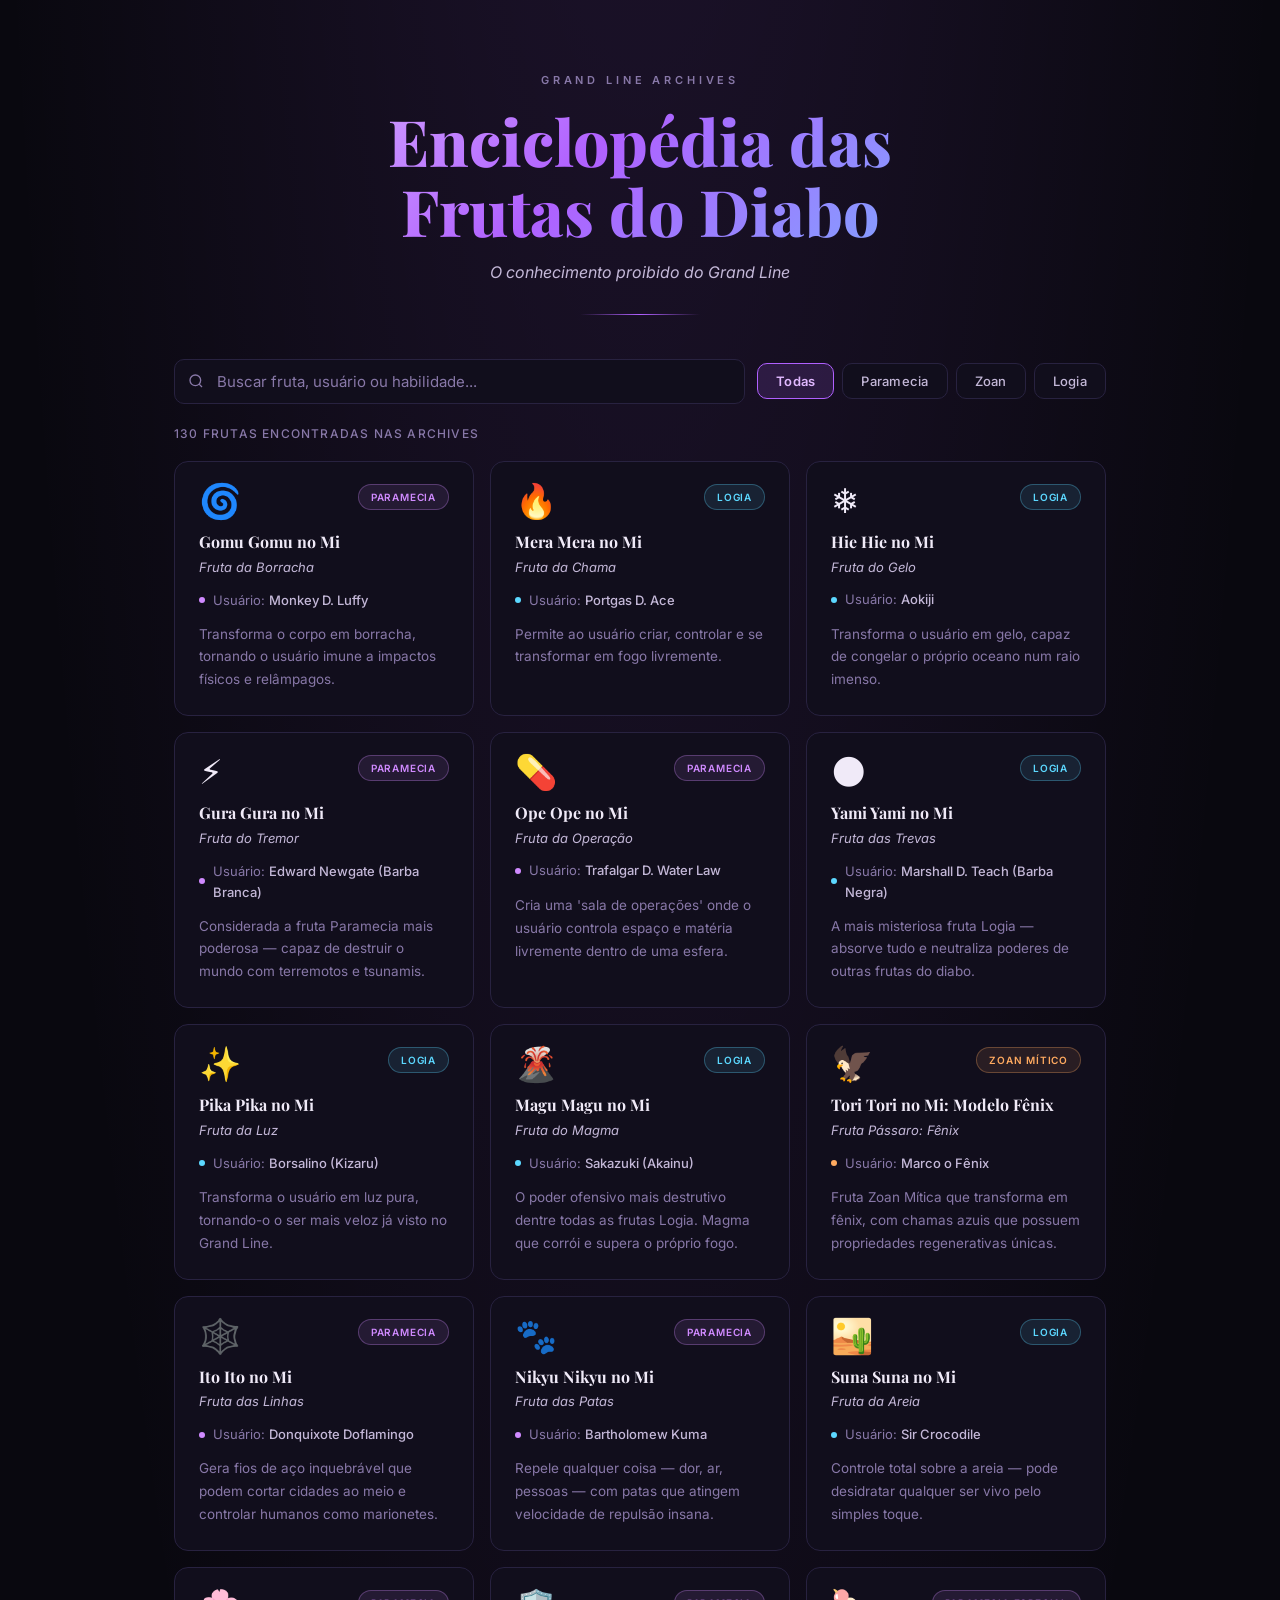
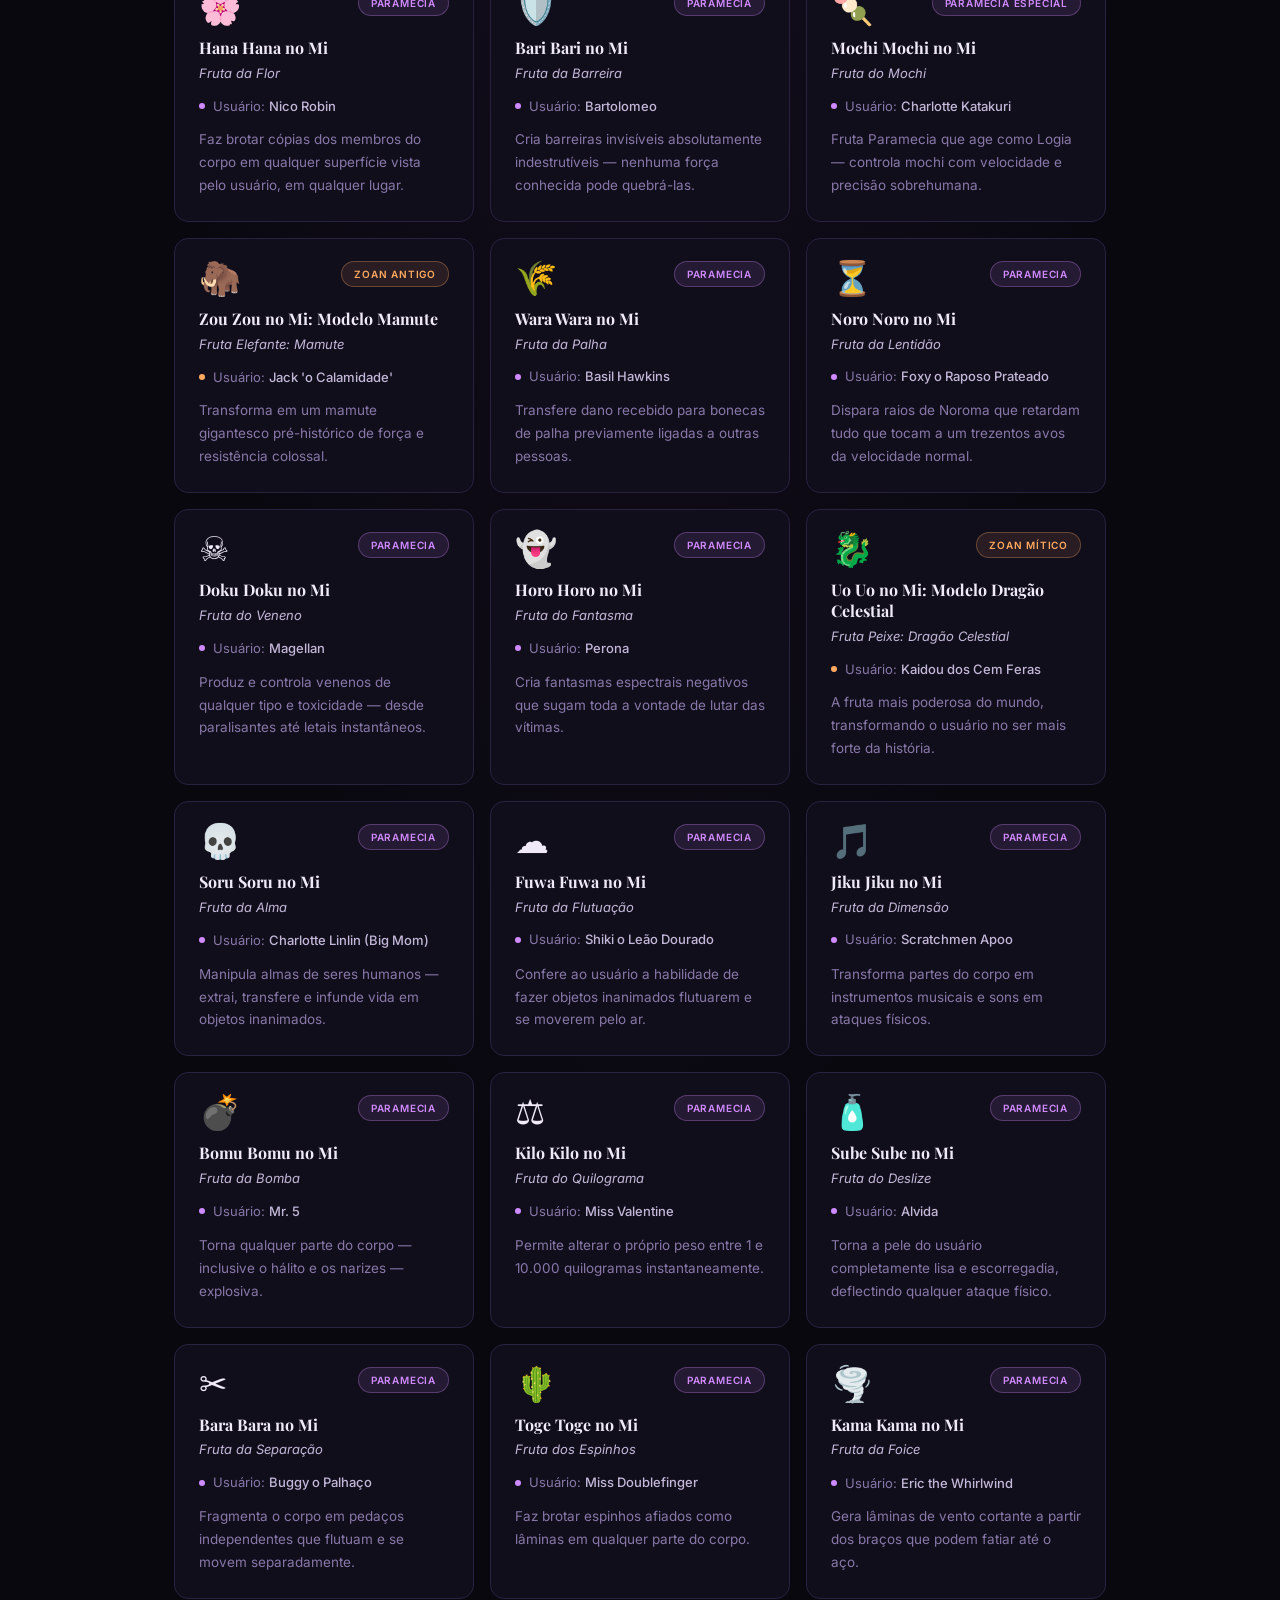
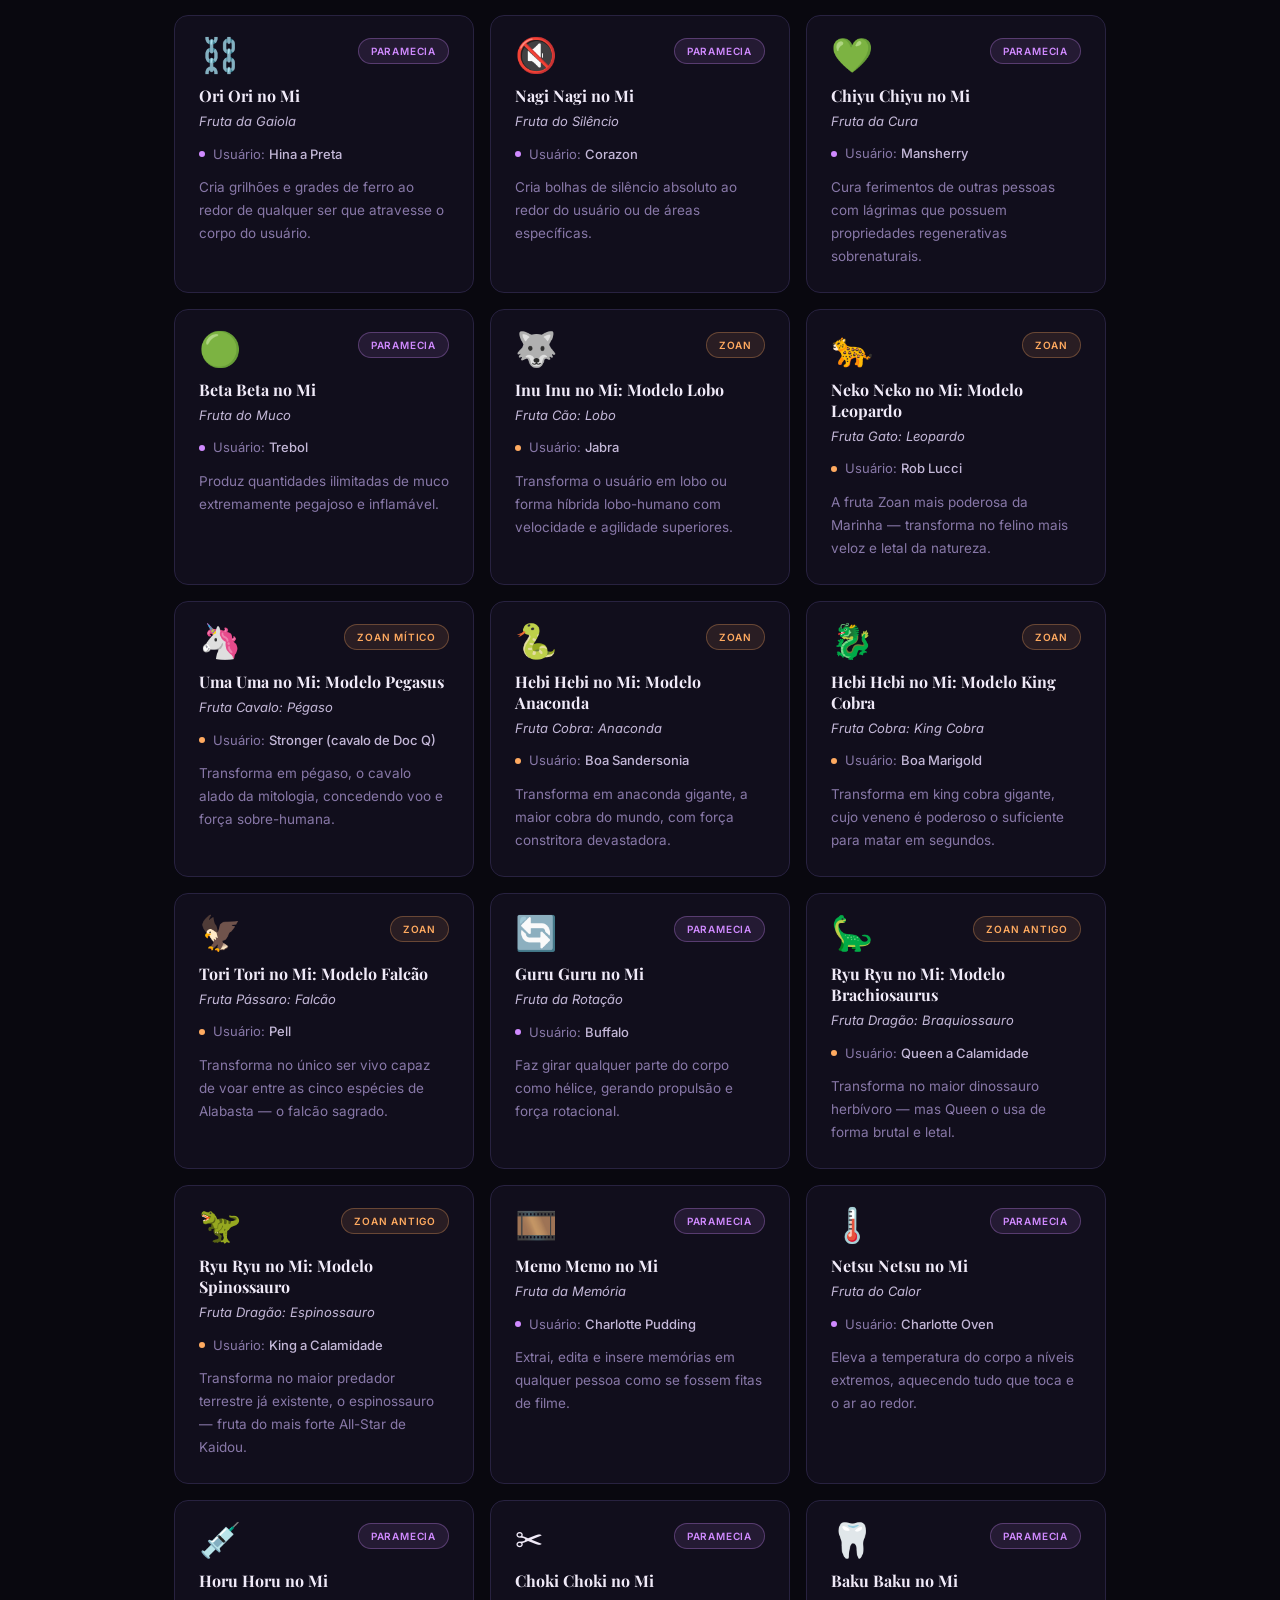
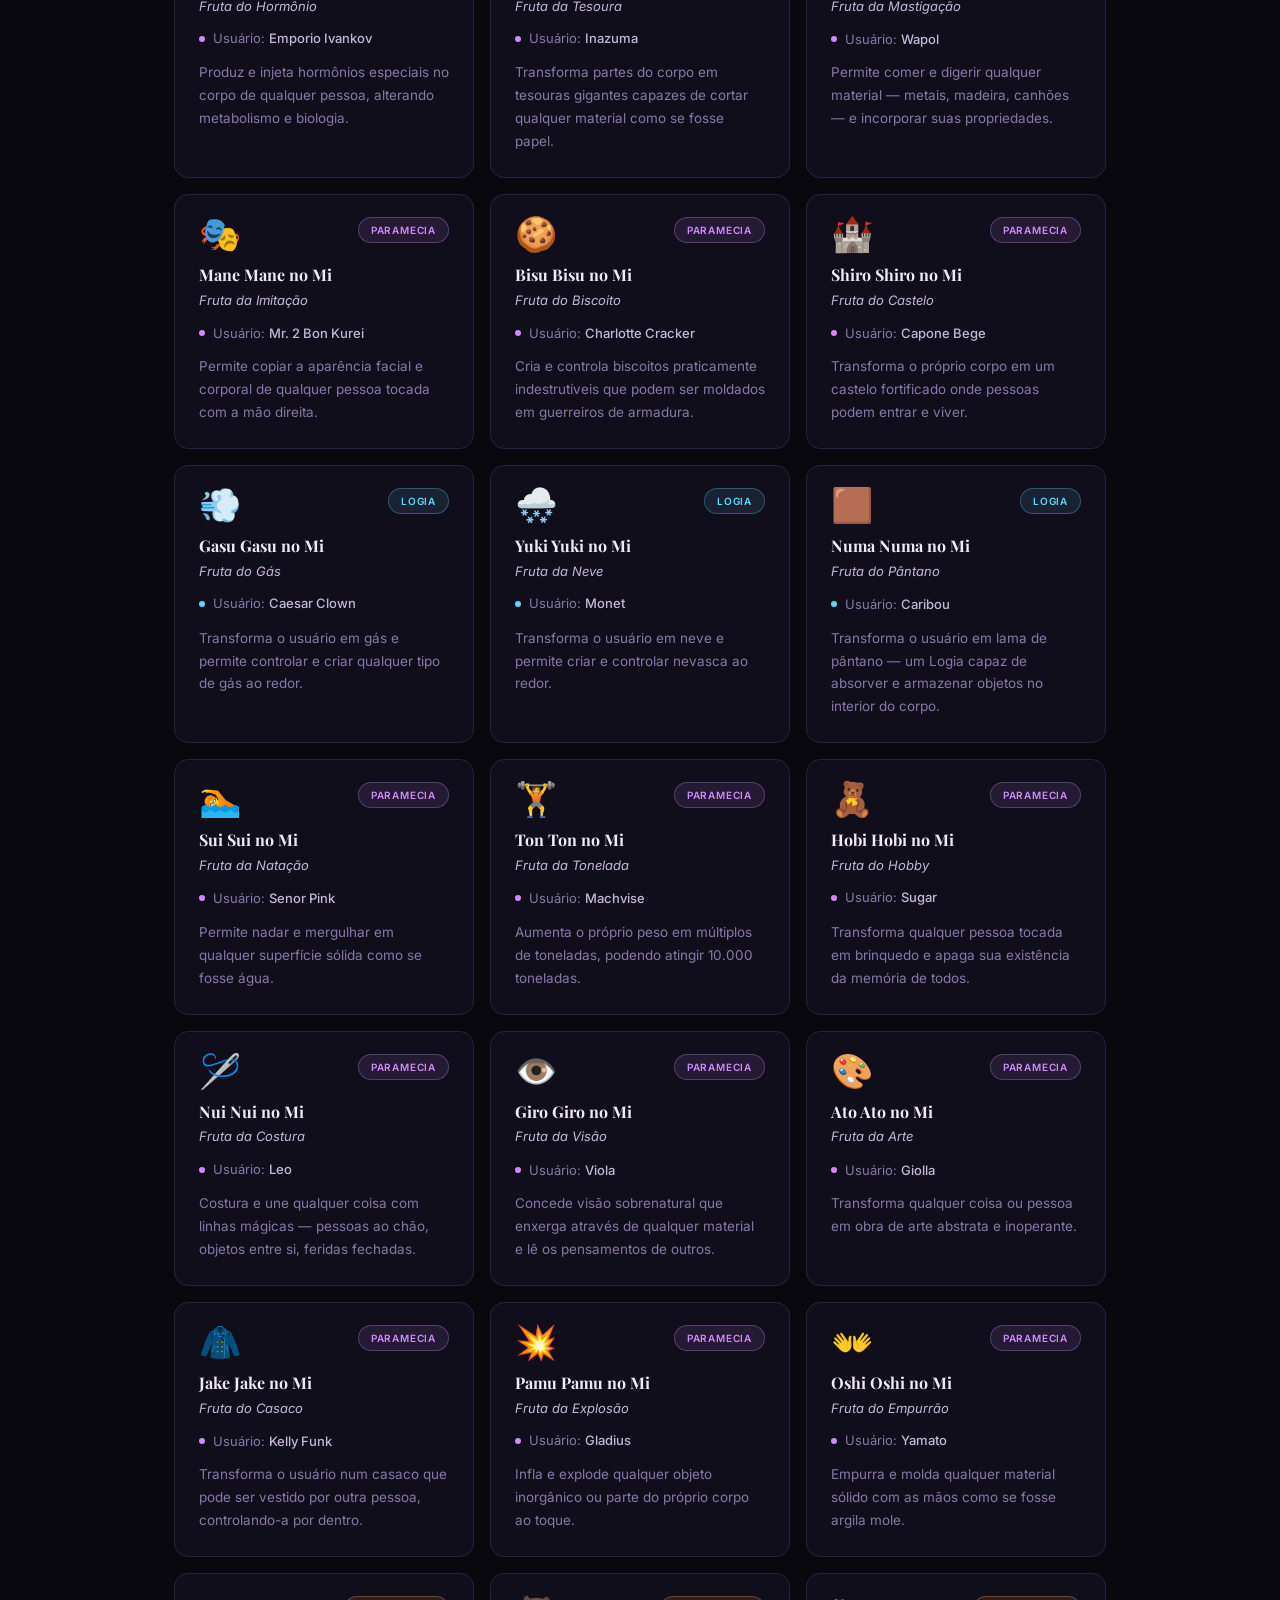
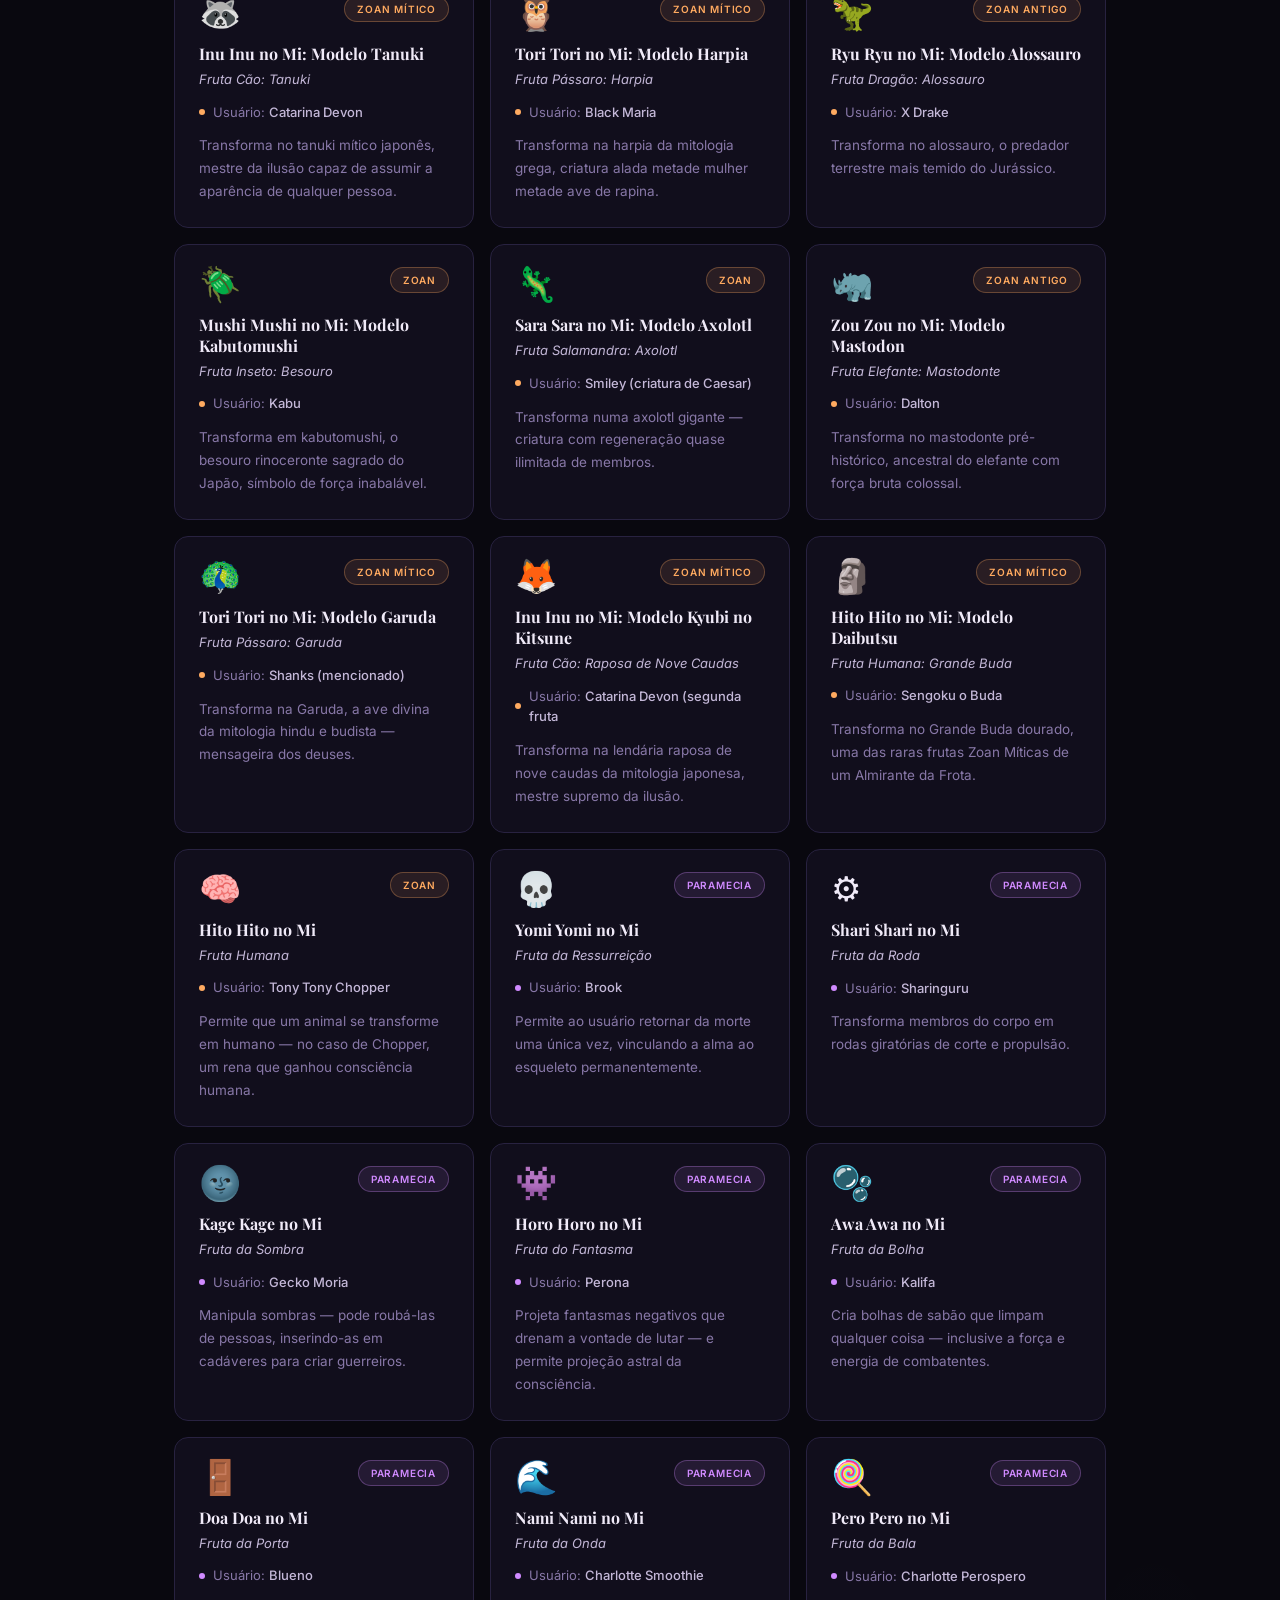
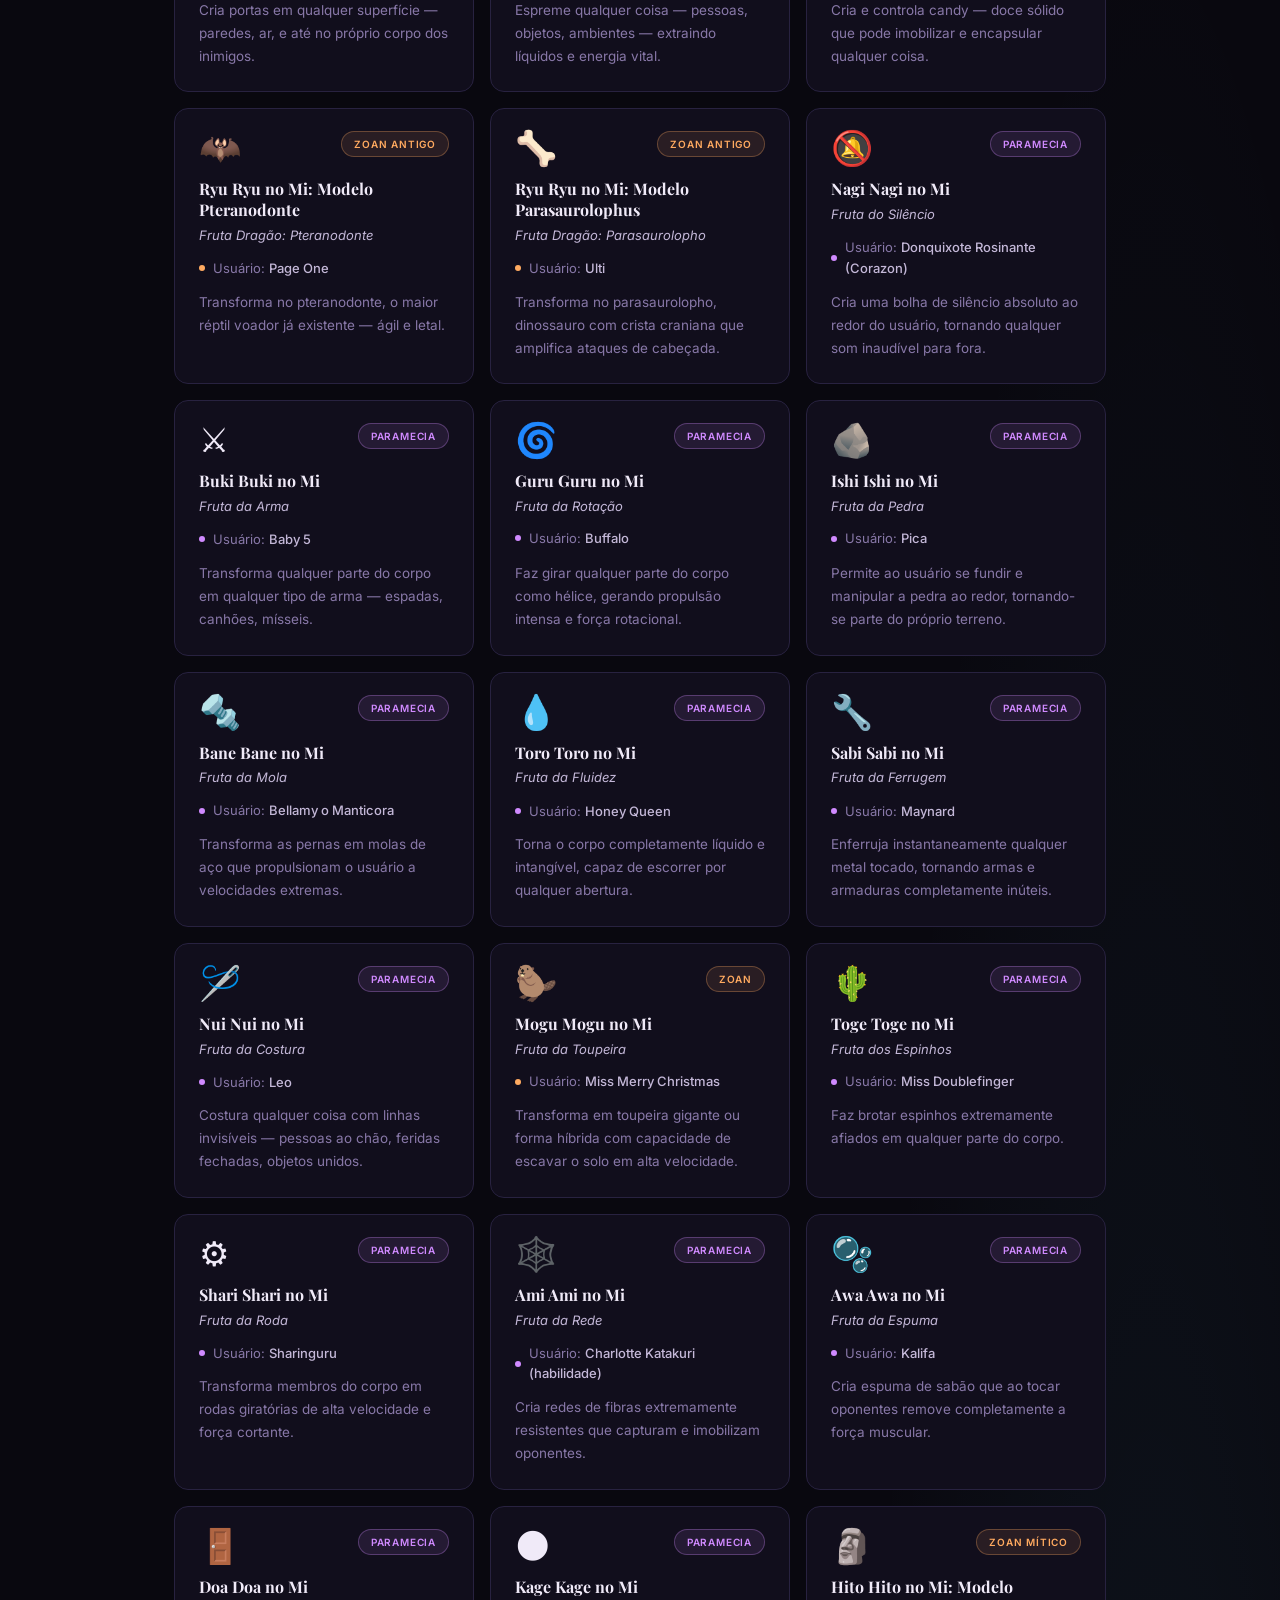
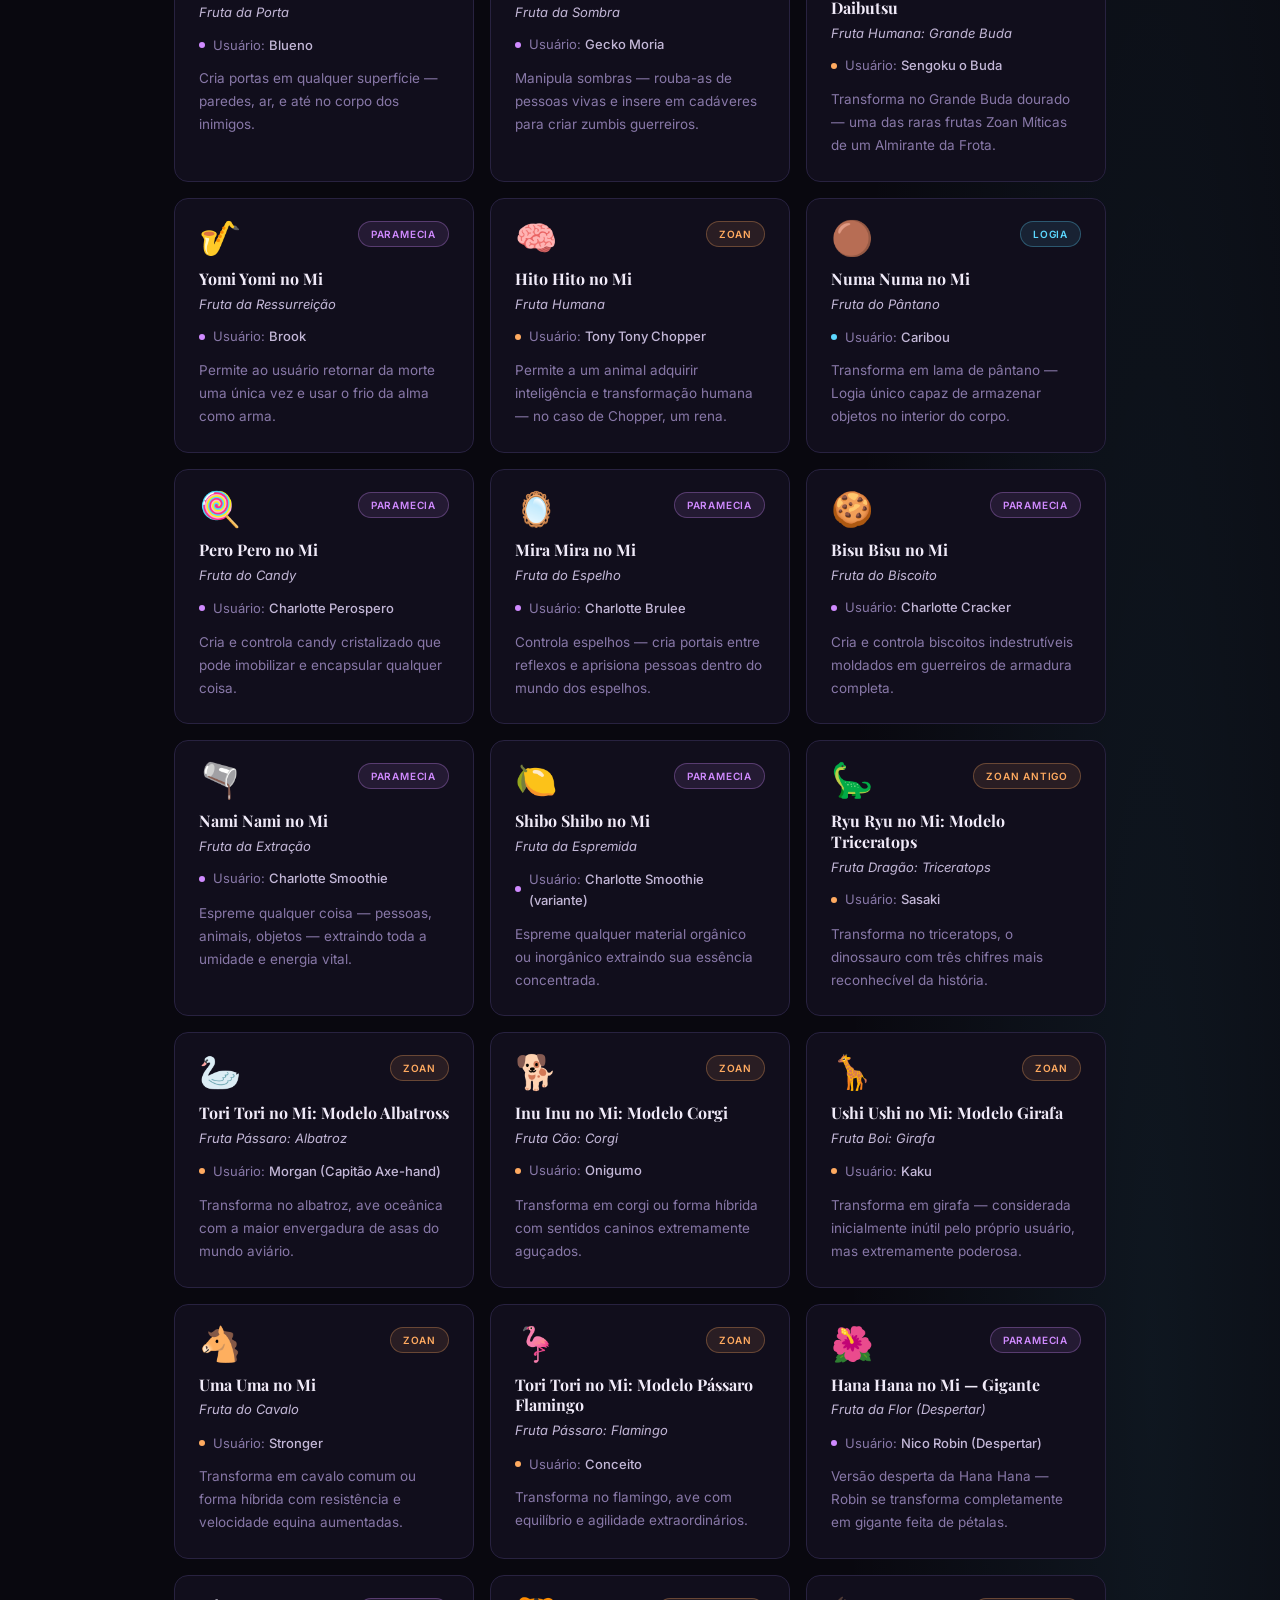
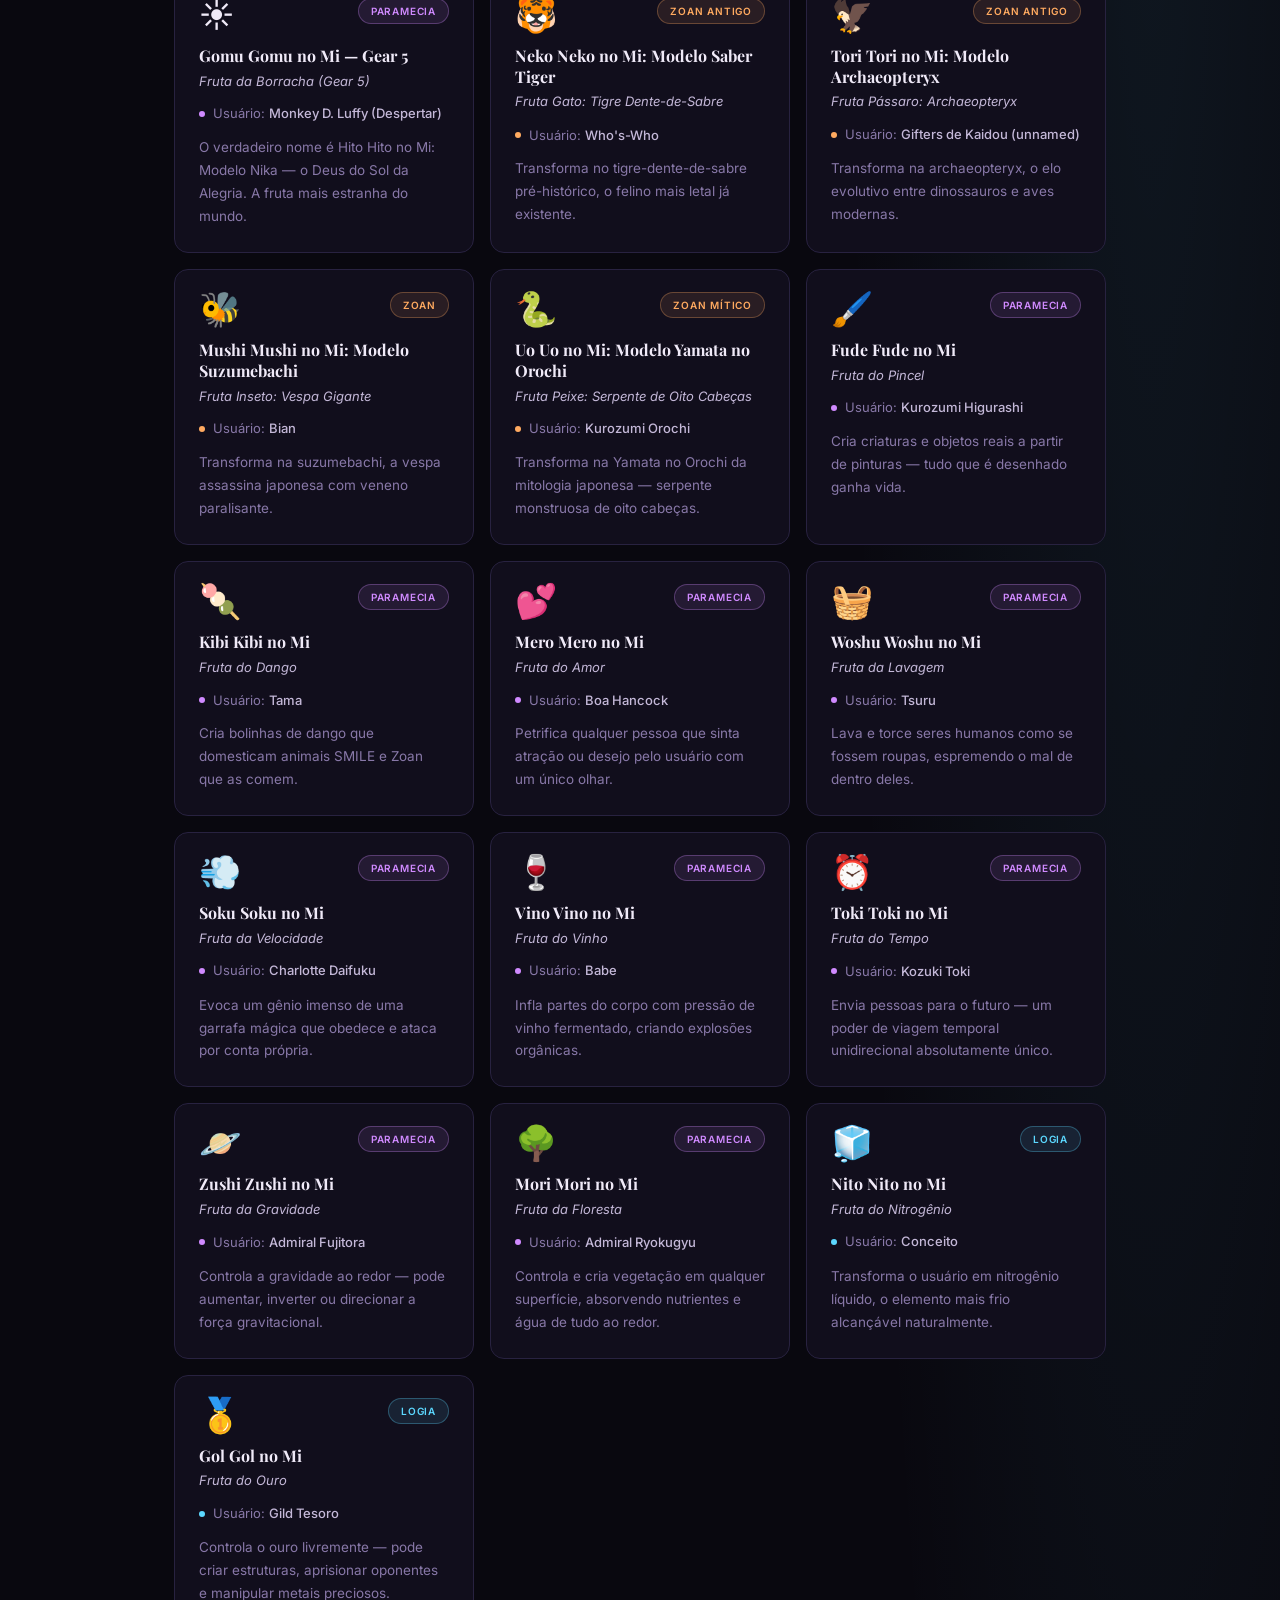
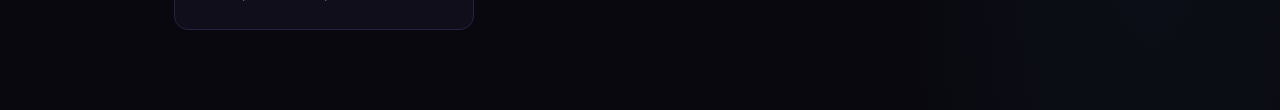
==== commit 4dde0e92: "feat: 130 frutas + nova tipografia Inter/Playfair para melhor legibilidade" ====
--- a/index.html
+++ b/index.html
@@ -5,7 +5,8 @@
   <meta name="viewport" content="width=device-width, initial-scale=1.0">
   <title>Enciclopédia das Frutas do Diabo – Grand Line Archives</title>
   <link rel="preconnect" href="https://fonts.googleapis.com">
-  <link href="https://fonts.googleapis.com/css2?family=Cinzel:wght@400;600;800&family=Crimson+Pro:ital,wght@0,300;0,400;1,300&display=swap" rel="stylesheet">
+  <link rel="preconnect" href="https://fonts.gstatic.com" crossorigin>
+  <link href="https://fonts.googleapis.com/css2?family=Playfair+Display:wght@700;800&family=Inter:wght@400;500;600&display=swap" rel="stylesheet">
   <link rel="stylesheet" href="style.css">
 </head>
 <body>
--- a/style.css
+++ b/style.css
@@ -25,48 +25,52 @@
 }
 
 :root {
-  --bg:           #0a0812;
-  --surface:      #120f1e;
-  --surface2:     #1a1630;
-  --border:       #2a2445;
-  --text:         #e8e0f0;
-  --muted:        #7a6e8a;
-
-  --param:        #c084fc;
-  --param-bg:     rgba(192, 132, 252, 0.1);
-  --param-border: rgba(192, 132, 252, 0.3);
-
-  --zoan:         #fb923c;
-  --zoan-bg:      rgba(251, 146, 60, 0.1);
-  --zoan-border:  rgba(251, 146, 60, 0.3);
-
-  --logia:        #38bdf8;
-  --logia-bg:     rgba(56, 189, 248, 0.1);
-  --logia-border: rgba(56, 189, 248, 0.3);
-
-  --accent:       #a855f7;
-
-  --radius-sm:    8px;
-  --radius-md:    12px;
-  --radius-lg:    16px;
-  --radius-xl:    24px;
-}
-
-html {
-  scroll-behavior: smooth;
-}
+  --bg:           #09080f;
+  --surface:      #110e1c;
+  --surface2:     #18152a;
+  --border:       #282240;
+  --text:         #f0eaf8;
+  --muted:        #c4b8d8;
+  --muted2:       #8878a8;
+
+  --param:        #d08aff;
+  --param-bg:     rgba(208,138,255,0.10);
+  --param-border: rgba(208,138,255,0.30);
+
+  --zoan:         #ffaa60;
+  --zoan-bg:      rgba(255,170,96,0.10);
+  --zoan-border:  rgba(255,170,96,0.30);
+
+  --logia:        #5cd8ff;
+  --logia-bg:     rgba(92,216,255,0.10);
+  --logia-border: rgba(92,216,255,0.30);
+
+  --accent:       #b060ff;
+
+  --font-title:   'Playfair Display', Georgia, serif;
+  --font-body:    'Inter', system-ui, sans-serif;
+
+  --radius-sm:    6px;
+  --radius-md:    10px;
+  --radius-lg:    14px;
+  --radius-xl:    20px;
+}
+
+html { scroll-behavior: smooth; }
 
 
 /* ─── 02. BODY E BACKGROUND ─────────────────────── */
 
 body {
-  font-family: 'Crimson Pro', Georgia, serif;
+  font-family: var(--font-body);
   background: var(--bg);
   color: var(--text);
   min-height: 100vh;
+  font-size: 15px;
+  line-height: 1.6;
   background-image:
-    radial-gradient(ellipse 80% 50% at 50% -20%, rgba(168, 85, 247, 0.12) 0%, transparent 70%),
-    radial-gradient(ellipse 40% 40% at 90% 80%,  rgba(56, 189, 248, 0.06) 0%, transparent 60%);
+    radial-gradient(ellipse 80% 50% at 50% -10%, rgba(176,96,255,0.14) 0%, transparent 65%),
+    radial-gradient(ellipse 40% 40% at 90% 85%,  rgba(92,216,255,0.07) 0%, transparent 60%);
 }
 
 
@@ -74,53 +78,55 @@
 
 header {
   text-align: center;
-  padding: 64px 24px 40px;
+  padding: 72px 24px 44px;
   position: relative;
 }
 
 header::after {
   content: '';
   display: block;
-  width: 160px;
+  width: 120px;
   height: 1px;
   background: linear-gradient(90deg, transparent, var(--accent), transparent);
   margin: 28px auto 0;
 }
 
 .title-eyebrow {
-  font-family: 'Cinzel', serif;
+  font-family: var(--font-body);
   font-size: 11px;
+  font-weight: 600;
   letter-spacing: 0.35em;
-  color: var(--muted);
+  color: var(--muted2);
   text-transform: uppercase;
-  margin-bottom: 14px;
+  margin-bottom: 16px;
 }
 
 h1 {
-  font-family: 'Cinzel', serif;
-  font-size: clamp(32px, 7vw, 60px);
+  font-family: var(--font-title);
+  font-size: clamp(36px, 7vw, 64px);
   font-weight: 800;
-  background: linear-gradient(135deg, #e8d5ff 0%, #a855f7 40%, #38bdf8 100%);
+  background: linear-gradient(135deg, #f0e0ff 0%, #b060ff 45%, #5cd8ff 100%);
   -webkit-background-clip: text;
   -webkit-text-fill-color: transparent;
   background-clip: text;
   line-height: 1.1;
-  letter-spacing: 0.02em;
 }
 
 .subtitle {
-  font-size: 18px;
+  font-family: var(--font-body);
+  font-size: 16px;
   color: var(--muted);
+  margin-top: 14px;
   font-style: italic;
-  margin-top: 12px;
+  font-weight: 400;
 }
 
 
 /* ─── 04. CONTROLES ─────────────────────────────── */
 
 .controls {
-  max-width: 960px;
-  margin: 0 auto 24px;
+  max-width: 980px;
+  margin: 0 auto 20px;
   padding: 0 24px;
   display: flex;
   gap: 12px;
@@ -136,10 +142,10 @@
 
 .search-wrap svg {
   position: absolute;
-  left: 16px;
+  left: 14px;
   top: 50%;
   transform: translateY(-50%);
-  color: var(--muted);
+  color: var(--muted2);
   pointer-events: none;
 }
 
@@ -148,54 +154,53 @@
   background: var(--surface);
   border: 1px solid var(--border);
   border-radius: var(--radius-md);
-  padding: 13px 16px 13px 46px;
+  padding: 12px 14px 12px 42px;
   color: var(--text);
-  font-family: 'Crimson Pro', serif;
-  font-size: 16px;
+  font-family: var(--font-body);
+  font-size: 15px;
   outline: none;
   transition: border-color 0.2s, box-shadow 0.2s;
 }
 
 input[type=search]:focus {
   border-color: var(--accent);
-  box-shadow: 0 0 0 3px rgba(168, 85, 247, 0.1);
-}
-
-input[type=search]::placeholder          { color: var(--muted); }
+  box-shadow: 0 0 0 3px rgba(176,96,255,0.12);
+}
+input[type=search]::placeholder { color: var(--muted2); }
 input[type=search]::-webkit-search-cancel-button { display: none; }
 
-.filters {
-  display: flex;
-  gap: 8px;
-  flex-wrap: wrap;
-}
+.filters { display: flex; gap: 8px; flex-wrap: wrap; }
 
 .filter-btn {
-  font-family: 'Cinzel', serif;
-  font-size: 11px;
-  letter-spacing: 0.08em;
-  padding: 10px 20px;
-  border-radius: 10px;
+  font-family: var(--font-body);
+  font-size: 13px;
+  font-weight: 500;
+  padding: 9px 18px;
+  border-radius: var(--radius-md);
   border: 1px solid var(--border);
   background: var(--surface);
   color: var(--muted);
   cursor: pointer;
-  transition: all 0.2s;
-}
-
-.filter-btn:hover              { border-color: var(--accent); color: var(--text); }
-.filter-btn.active-all         { border-color: var(--accent);       background: rgba(168, 85, 247, 0.15); color: var(--param);  }
-.filter-btn.active-param       { border-color: var(--param-border); background: var(--param-bg);          color: var(--param);  }
-.filter-btn.active-zoan        { border-color: var(--zoan-border);  background: var(--zoan-bg);           color: var(--zoan);   }
-.filter-btn.active-logia       { border-color: var(--logia-border); background: var(--logia-bg);          color: var(--logia);  }
+  transition: all 0.18s;
+  letter-spacing: 0.02em;
+}
+
+.filter-btn:hover { border-color: var(--accent); color: var(--text); }
+
+.filter-btn.active-all   { border-color: var(--accent);       background: rgba(176,96,255,0.15); color: #e0b8ff; font-weight: 600; }
+.filter-btn.active-param { border-color: var(--param-border); background: var(--param-bg);       color: var(--param); font-weight: 600; }
+.filter-btn.active-zoan  { border-color: var(--zoan-border);  background: var(--zoan-bg);        color: var(--zoan);  font-weight: 600; }
+.filter-btn.active-logia { border-color: var(--logia-border); background: var(--logia-bg);       color: var(--logia); font-weight: 600; }
 
 .count {
-  font-family: 'Cinzel', serif;
-  font-size: 11px;
-  letter-spacing: 0.15em;
-  color: var(--muted);
-  max-width: 960px;
-  margin: 0 auto 20px;
+  font-family: var(--font-body);
+  font-size: 12px;
+  font-weight: 500;
+  letter-spacing: 0.1em;
+  color: var(--muted2);
+  text-transform: uppercase;
+  max-width: 980px;
+  margin: 0 auto 18px;
   padding: 0 24px;
 }
 
@@ -204,9 +209,9 @@
 
 .grid {
   display: grid;
-  grid-template-columns: repeat(auto-fill, minmax(270px, 1fr));
-  gap: 18px;
-  max-width: 960px;
+  grid-template-columns: repeat(auto-fill, minmax(280px, 1fr));
+  gap: 16px;
+  max-width: 980px;
   margin: 0 auto;
   padding: 0 24px 80px;
 }
@@ -214,9 +219,9 @@
 .empty {
   text-align: center;
   padding: 100px 24px;
-  color: var(--muted);
+  color: var(--muted2);
   grid-column: 1 / -1;
-  font-size: 20px;
+  font-size: 17px;
   font-style: italic;
 }
 
@@ -227,7 +232,7 @@
   background: var(--surface);
   border-radius: var(--radius-lg);
   border: 1px solid var(--border);
-  padding: 24px;
+  padding: 22px 24px 24px;
   cursor: pointer;
   transition: transform 0.2s, border-color 0.2s, box-shadow 0.2s;
   position: relative;
@@ -235,7 +240,6 @@
   animation: fadeIn 0.35s ease both;
 }
 
-/* glow de fundo ao hover */
 .card::before {
   content: '';
   position: absolute;
@@ -245,36 +249,34 @@
   pointer-events: none;
 }
 
-.card.paramecia::before { background: radial-gradient(ellipse at top left, rgba(192, 132, 252, 0.1), transparent 70%); }
-.card.zoan::before      { background: radial-gradient(ellipse at top left, rgba(251, 146, 60,  0.1), transparent 70%); }
-.card.logia::before     { background: radial-gradient(ellipse at top left, rgba(56,  189, 248, 0.1), transparent 70%); }
-
-.card:hover         { transform: translateY(-4px); }
+.card.paramecia::before { background: radial-gradient(ellipse at top left, rgba(208,138,255,0.10), transparent 70%); }
+.card.zoan::before      { background: radial-gradient(ellipse at top left, rgba(255,170,96, 0.10), transparent 70%); }
+.card.logia::before     { background: radial-gradient(ellipse at top left, rgba(92, 216,255, 0.10), transparent 70%); }
+
+.card:hover         { transform: translateY(-3px); }
 .card:hover::before { opacity: 1; }
 
-.card.paramecia:hover { border-color: var(--param-border); box-shadow: 0 8px 32px rgba(192, 132, 252, 0.15); }
-.card.zoan:hover      { border-color: var(--zoan-border);  box-shadow: 0 8px 32px rgba(251, 146, 60,  0.15); }
-.card.logia:hover     { border-color: var(--logia-border); box-shadow: 0 8px 32px rgba(56,  189, 248, 0.15); }
+.card.paramecia:hover { border-color: var(--param-border); box-shadow: 0 6px 28px rgba(208,138,255,0.12); }
+.card.zoan:hover      { border-color: var(--zoan-border);  box-shadow: 0 6px 28px rgba(255,170,96, 0.12); }
+.card.logia:hover     { border-color: var(--logia-border); box-shadow: 0 6px 28px rgba(92, 216,255, 0.12); }
 
 .card-top {
   display: flex;
   justify-content: space-between;
   align-items: flex-start;
-  margin-bottom: 16px;
-}
-
-.fruit-icon {
-  font-size: 36px;
-  line-height: 1;
-}
+  margin-bottom: 14px;
+}
+
+.fruit-icon { font-size: 34px; line-height: 1; }
 
 .type-badge {
-  font-family: 'Cinzel', serif;
-  font-size: 9px;
-  letter-spacing: 0.12em;
-  padding: 5px 12px;
+  font-family: var(--font-body);
+  font-size: 10px;
+  font-weight: 600;
+  letter-spacing: 0.08em;
+  padding: 4px 12px;
   border-radius: 20px;
-  font-weight: 600;
+  text-transform: uppercase;
 }
 
 .paramecia .type-badge { background: var(--param-bg); color: var(--param); border: 1px solid var(--param-border); }
@@ -282,16 +284,18 @@
 .logia     .type-badge { background: var(--logia-bg); color: var(--logia); border: 1px solid var(--logia-border); }
 
 .fruit-name {
-  font-family: 'Cinzel', serif;
-  font-size: 14px;
-  font-weight: 600;
+  font-family: var(--font-title);
+  font-size: 16px;
+  font-weight: 700;
   color: var(--text);
   margin-bottom: 4px;
   line-height: 1.3;
 }
 
 .fruit-name-pt {
+  font-family: var(--font-body);
   font-size: 13px;
+  font-weight: 400;
   color: var(--muted);
   font-style: italic;
   margin-bottom: 12px;
@@ -305,8 +309,7 @@
 }
 
 .user-dot {
-  width: 6px;
-  height: 6px;
+  width: 6px; height: 6px;
   border-radius: 50%;
   flex-shrink: 0;
 }
@@ -315,39 +318,30 @@
 .zoan      .user-dot { background: var(--zoan);  }
 .logia     .user-dot { background: var(--logia); }
 
-.user-name        { font-size: 13px; color: var(--muted); }
-.user-name strong { color: var(--text); font-weight: 400; }
+.user-name         { font-size: 13px; color: var(--muted2); font-weight: 400; }
+.user-name strong  { color: var(--muted); font-weight: 500; }
 
 .desc {
-  font-size: 14px;
-  color: var(--muted);
+  font-size: 13.5px;
+  color: var(--muted2);
   line-height: 1.7;
-  font-style: italic;
 }
 
 
 /* ─── 07. MODAL ─────────────────────────────────── */
 
 .modal-overlay {
-  position: fixed;
-  inset: 0;
-  background: rgba(5, 3, 12, 0.88);
+  position: fixed; inset: 0;
+  background: rgba(4, 3, 10, 0.88);
   backdrop-filter: blur(8px);
   -webkit-backdrop-filter: blur(8px);
   z-index: 100;
-  display: flex;
-  align-items: center;
-  justify-content: center;
+  display: flex; align-items: center; justify-content: center;
   padding: 24px;
-  opacity: 0;
-  pointer-events: none;
+  opacity: 0; pointer-events: none;
   transition: opacity 0.25s;
 }
-
-.modal-overlay.open {
-  opacity: 1;
-  pointer-events: all;
-}
+.modal-overlay.open { opacity: 1; pointer-events: all; }
 
 .modal {
   background: var(--surface2);
@@ -364,146 +358,128 @@
   scrollbar-width: thin;
   scrollbar-color: var(--border) transparent;
 }
-
-.modal-overlay.open .modal {
-  transform: translateY(0) scale(1);
-}
+.modal-overlay.open .modal { transform: translateY(0) scale(1); }
 
 .modal::-webkit-scrollbar       { width: 4px; }
 .modal::-webkit-scrollbar-track { background: transparent; }
 .modal::-webkit-scrollbar-thumb { background: var(--border); border-radius: 2px; }
 
 .modal-close {
-  position: absolute;
-  top: 20px;
-  right: 20px;
-  background: var(--surface);
-  border: 1px solid var(--border);
-  color: var(--muted);
-  width: 34px;
-  height: 34px;
+  position: absolute; top: 18px; right: 18px;
+  background: var(--surface); border: 1px solid var(--border);
+  color: var(--muted2); width: 32px; height: 32px;
   border-radius: var(--radius-sm);
-  cursor: pointer;
-  font-size: 20px;
-  display: flex;
-  align-items: center;
-  justify-content: center;
-  transition: all 0.15s;
-  line-height: 1;
-}
-
-.modal-close:hover {
+  cursor: pointer; font-size: 18px;
+  display: flex; align-items: center; justify-content: center;
+  transition: all 0.15s; line-height: 1;
+}
+.modal-close:hover { color: var(--text); border-color: var(--accent); }
+
+.modal-icon {
+  font-size: 60px;
+  text-align: center;
+  margin-bottom: 16px;
+  filter: drop-shadow(0 0 20px rgba(176,96,255,0.35));
+}
+
+.modal h2 {
+  font-family: var(--font-title);
+  font-size: 26px;
+  font-weight: 800;
+  text-align: center;
+  margin-bottom: 4px;
   color: var(--text);
-  border-color: var(--accent);
-}
-
-.modal-icon {
-  font-size: 64px;
-  text-align: center;
-  margin-bottom: 18px;
-  filter: drop-shadow(0 0 24px rgba(168, 85, 247, 0.4));
-}
-
-.modal h2 {
-  font-family: 'Cinzel', serif;
-  font-size: 24px;
-  font-weight: 600;
-  text-align: center;
-  margin-bottom: 5px;
-  color: var(--text);
+  line-height: 1.2;
 }
 
 .modal-pt {
   text-align: center;
   font-style: italic;
   color: var(--muted);
-  margin-bottom: 22px;
-  font-size: 16px;
+  margin-bottom: 20px;
+  font-size: 15px;
 }
 
 .modal-badge-row {
-  display: flex;
-  justify-content: center;
-  gap: 8px;
-  margin-bottom: 28px;
-  flex-wrap: wrap;
-}
-
-.divider {
-  height: 1px;
-  background: var(--border);
-  margin: 20px 0;
-}
-
-.modal-section  { margin-bottom: 20px; }
+  display: flex; justify-content: center;
+  gap: 8px; margin-bottom: 24px; flex-wrap: wrap;
+}
+
+.divider { height: 1px; background: var(--border); margin: 18px 0; }
+
+.modal-section  { margin-bottom: 18px; }
 
 .modal-label {
-  font-family: 'Cinzel', serif;
-  font-size: 9px;
-  letter-spacing: 0.22em;
-  color: var(--muted);
+  font-family: var(--font-body);
+  font-size: 10px;
+  font-weight: 700;
+  letter-spacing: 0.2em;
+  color: var(--muted2);
   text-transform: uppercase;
-  margin-bottom: 8px;
+  margin-bottom: 7px;
 }
 
 .modal-text {
-  font-size: 16px;
-  line-height: 1.7;
+  font-family: var(--font-body);
+  font-size: 15px;
+  line-height: 1.75;
   color: var(--text);
+  font-weight: 400;
 }
 
 .weakness-pill {
   display: inline-block;
-  background: rgba(239, 68, 68, 0.1);
-  border: 1px solid rgba(239, 68, 68, 0.25);
-  color: #f87171;
+  background: rgba(239,68,68,0.10);
+  border: 1px solid rgba(239,68,68,0.25);
+  color: #ff8080;
   font-size: 12px;
+  font-weight: 500;
   padding: 4px 12px;
   border-radius: 20px;
   margin: 3px;
+  font-family: var(--font-body);
 }
 
 
 /* ─── 08. BARRAS DE PODER ───────────────────────── */
 
-.power-bar  { margin-top: 10px; }
+.power-bar  { margin-top: 8px; }
 
 .power-row {
-  display: flex;
-  align-items: center;
-  gap: 12px;
-  margin-bottom: 10px;
+  display: flex; align-items: center;
+  gap: 12px; margin-bottom: 10px;
 }
 
 .power-label {
+  font-family: var(--font-body);
   font-size: 13px;
+  font-weight: 500;
   color: var(--muted);
   width: 90px;
   flex-shrink: 0;
 }
 
 .power-track {
-  flex: 1;
-  height: 5px;
+  flex: 1; height: 5px;
   background: var(--border);
-  border-radius: 3px;
-  overflow: hidden;
+  border-radius: 3px; overflow: hidden;
 }
 
 .power-fill {
-  height: 100%;
-  border-radius: 3px;
+  height: 100%; border-radius: 3px;
   transition: width 0.8s cubic-bezier(0.34, 1.56, 0.64, 1);
 }
 
-.paramecia-fill { background: linear-gradient(90deg, #9333ea, #c084fc); }
-.zoan-fill      { background: linear-gradient(90deg, #ea580c, #fb923c); }
-.logia-fill     { background: linear-gradient(90deg, #0284c7, #38bdf8); }
+.paramecia-fill { background: linear-gradient(90deg, #8b22f0, #d08aff); }
+.zoan-fill      { background: linear-gradient(90deg, #d95d00, #ffaa60); }
+.logia-fill     { background: linear-gradient(90deg, #006fa8, #5cd8ff); }
 
 .power-value {
+  font-family: var(--font-body);
   font-size: 12px;
+  font-weight: 600;
   color: var(--muted);
-  width: 30px;
+  width: 28px;
   text-align: right;
 }
 
@@ -511,7 +487,7 @@
 /* ─── 09. ANIMAÇÕES ─────────────────────────────── */
 
 @keyframes fadeIn {
-  from { opacity: 0; transform: translateY(14px); }
+  from { opacity: 0; transform: translateY(12px); }
   to   { opacity: 1; transform: translateY(0);    }
 }
 
@@ -519,22 +495,9 @@
 /* ─── 10. RESPONSIVO ────────────────────────────── */
 
 @media (max-width: 600px) {
-  h1 { font-size: 32px; }
-
-  .controls {
-    flex-direction: column;
-  }
-
-  .search-wrap {
-    min-width: 100%;
-  }
-
-  .modal {
-    padding: 28px 20px;
-    max-height: 95vh;
-  }
-
-  .modal h2 {
-    font-size: 20px;
-  }
-}
+  h1 { font-size: 34px; }
+  .controls { flex-direction: column; }
+  .search-wrap { min-width: 100%; }
+  .modal { padding: 28px 20px; max-height: 95vh; }
+  .modal h2 { font-size: 22px; }
+}
